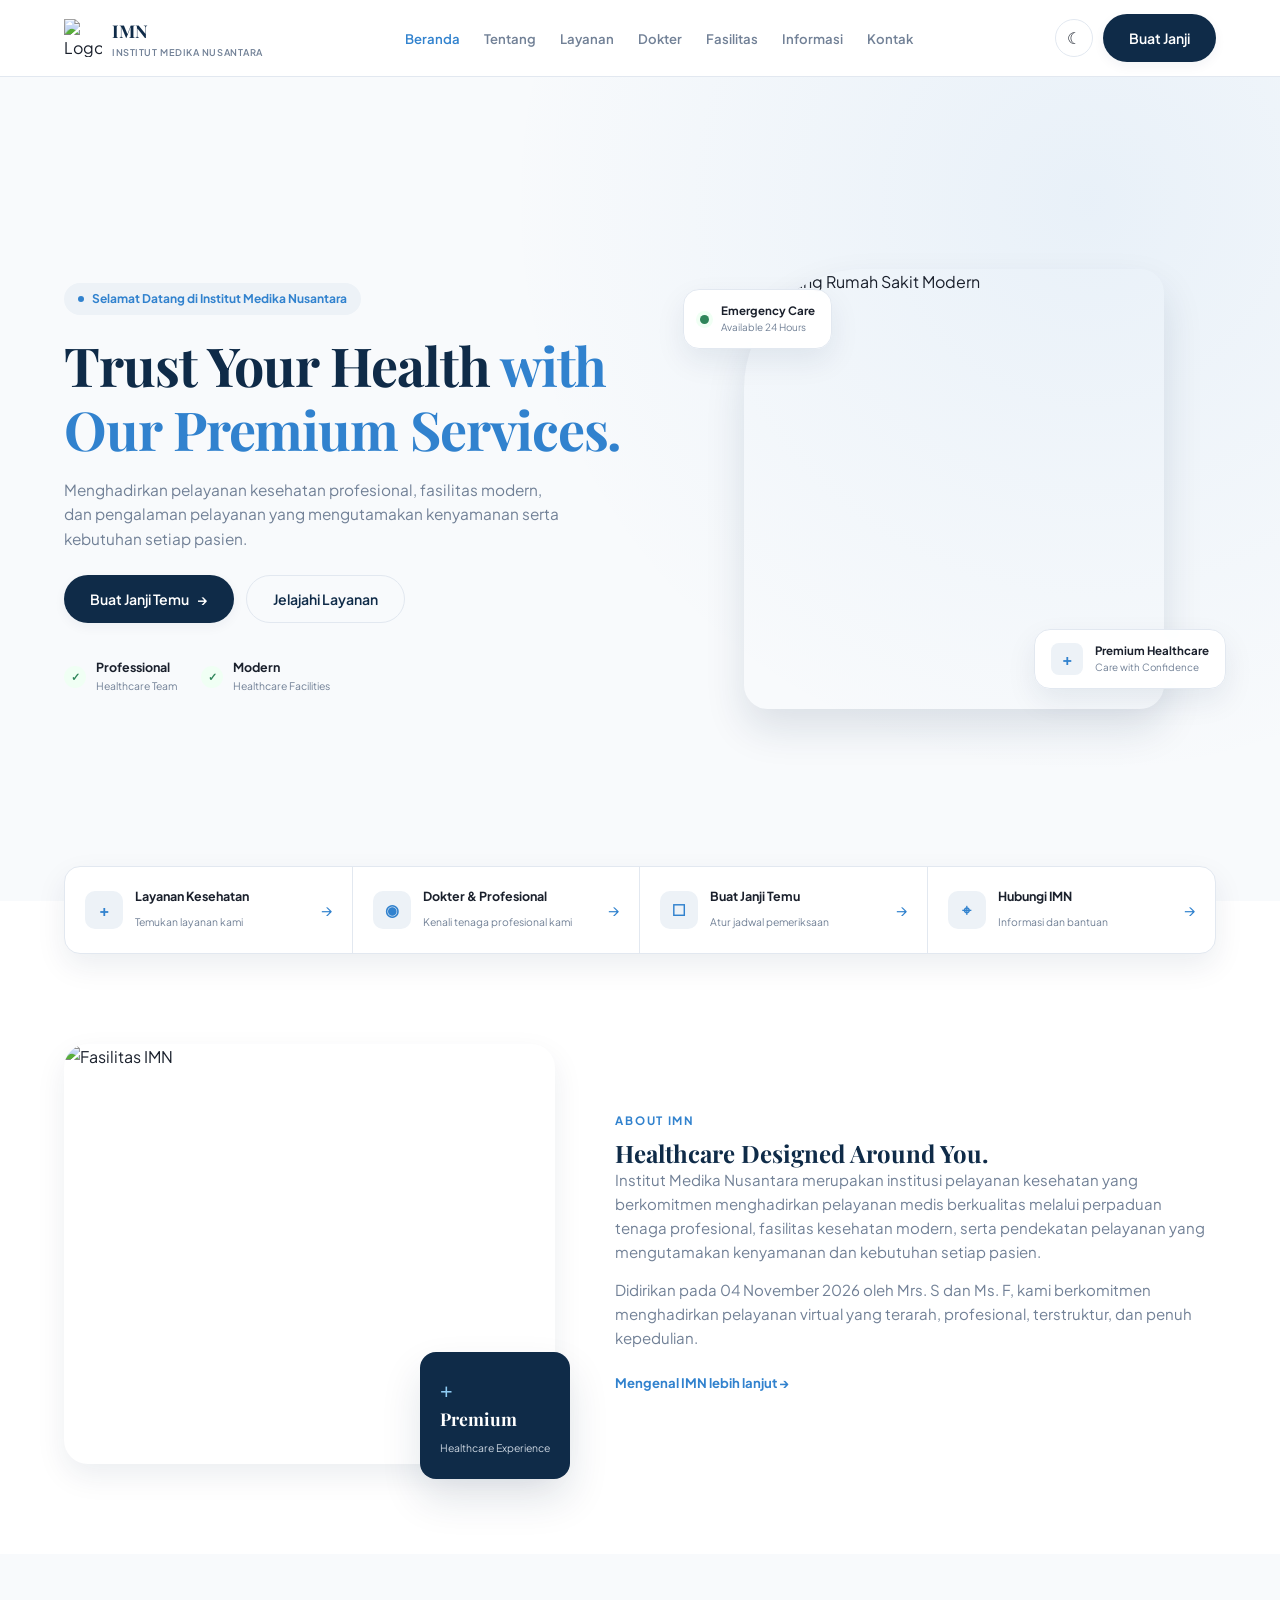
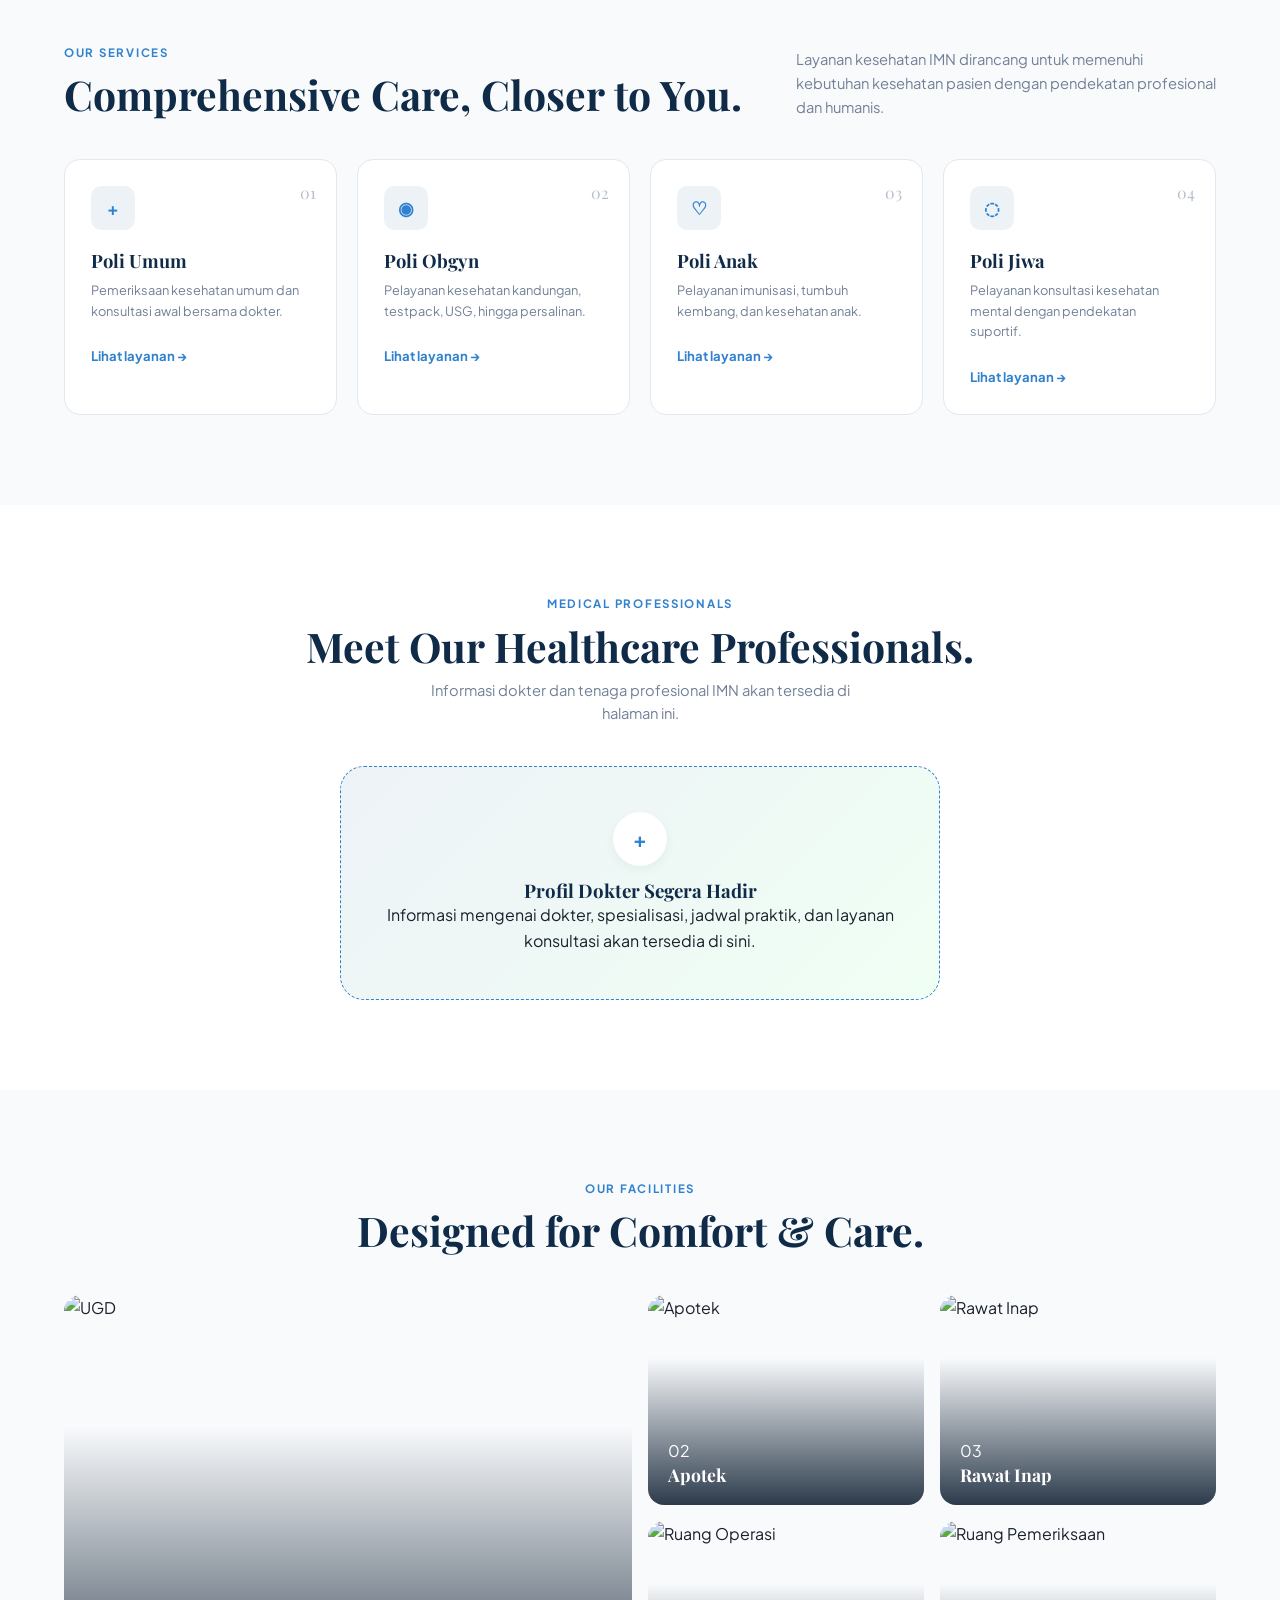
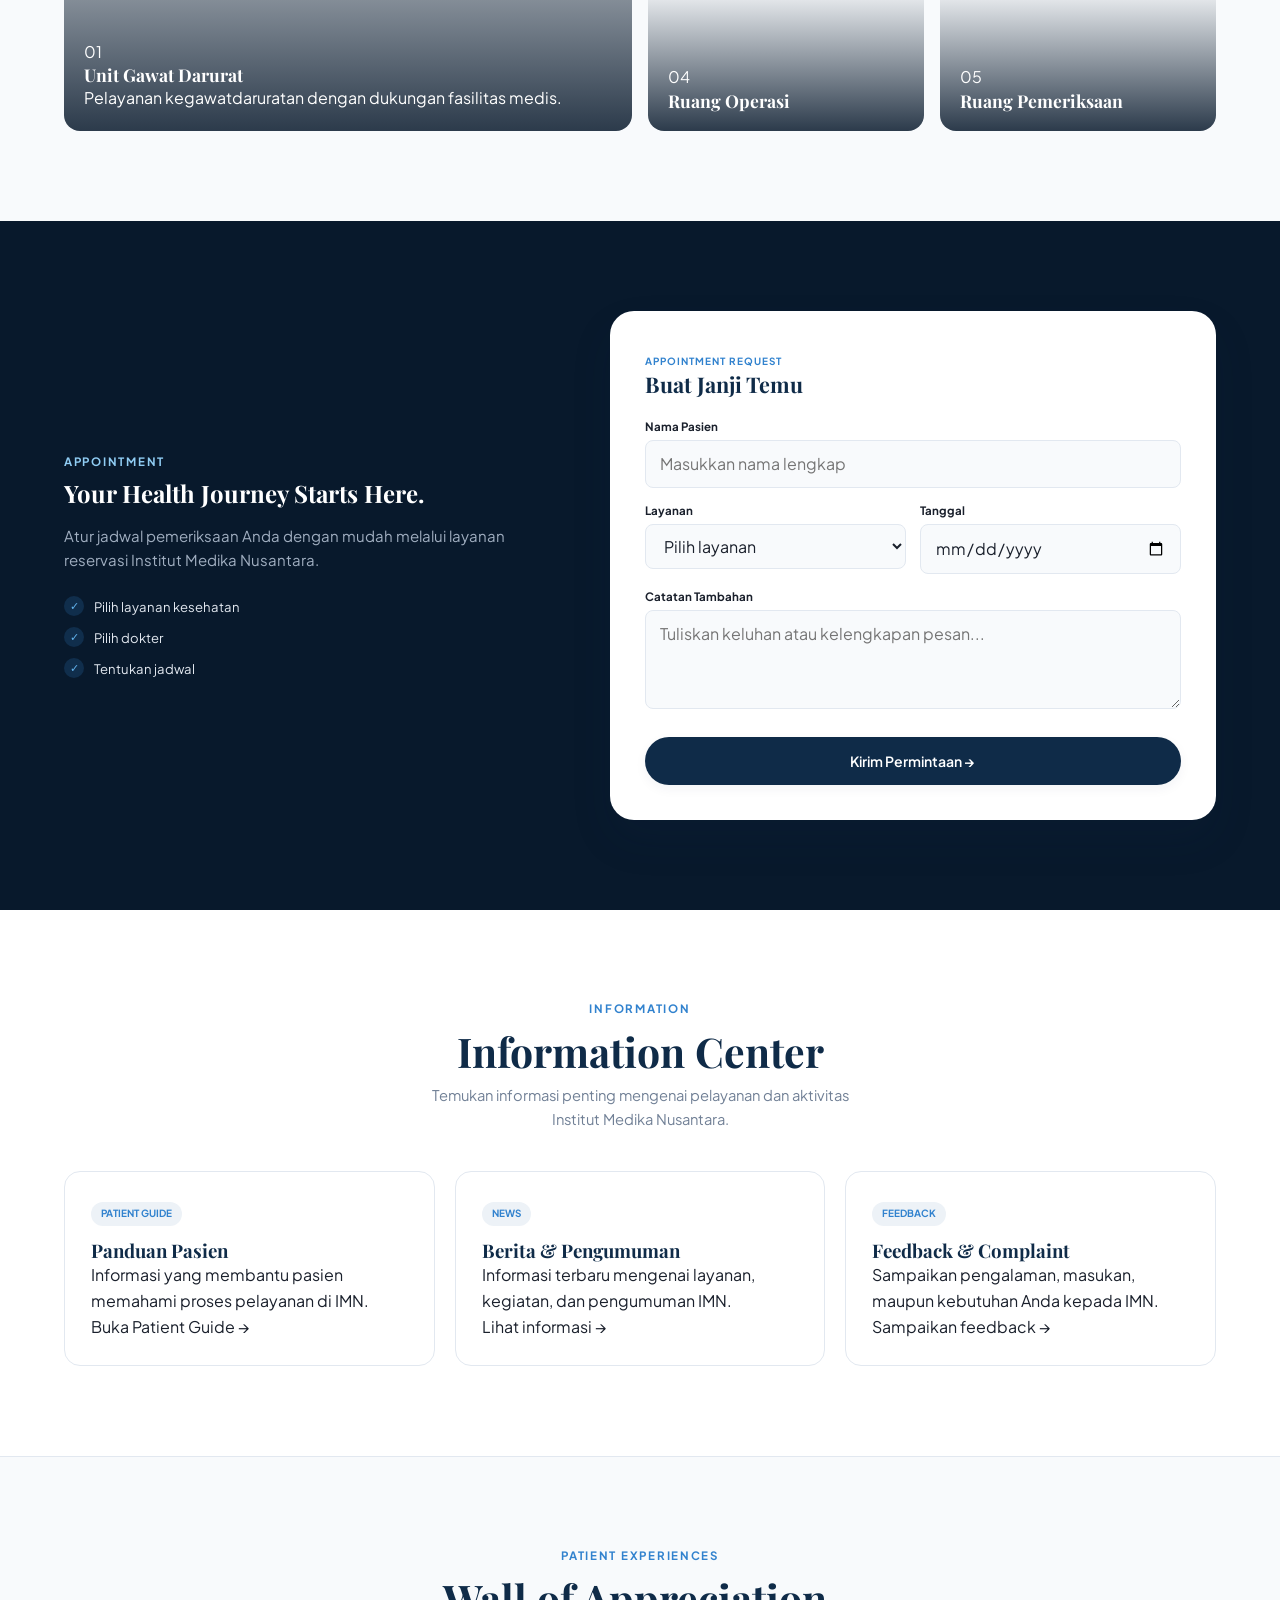
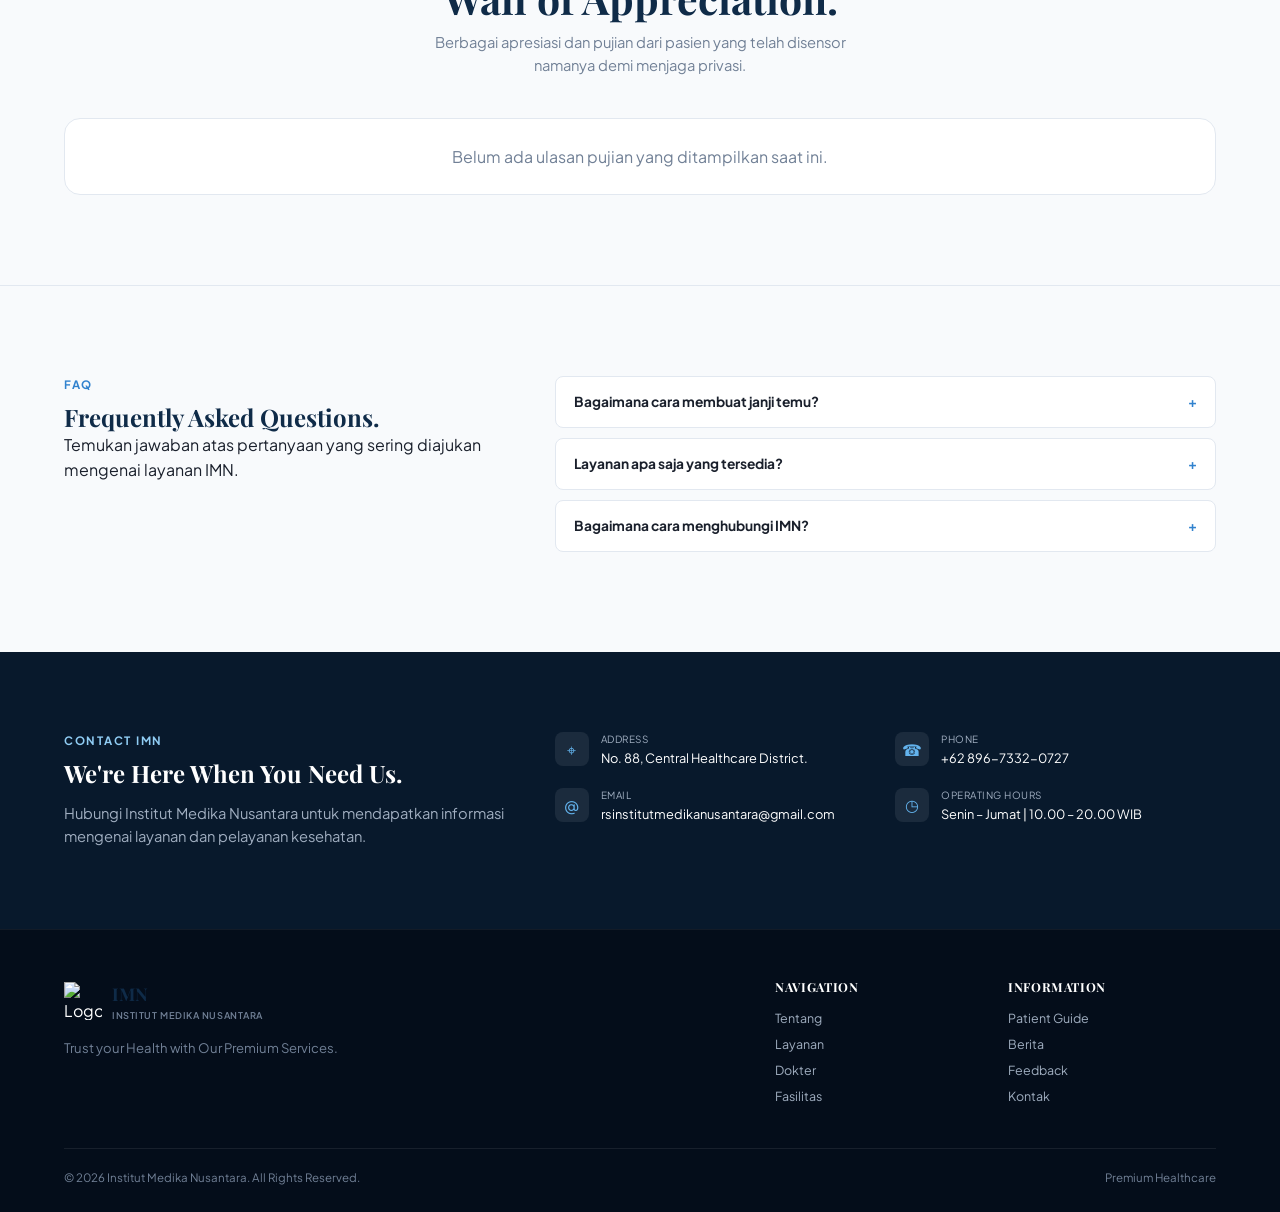
==== index.html @ 2f1079d6 "index.html" ====
<!DOCTYPE html>
<html lang="id">

<head>
    <meta charset="UTF-8">
    <meta name="viewport" content="width=device-width, initial-scale=1.0">
    <meta name="description" content="Institut Medika Nusantara — Premium Healthcare dengan pelayanan kesehatan profesional, modern, nyaman, dan terpercaya.">
    <title>Institut Medika Nusantara | Premium Healthcare</title>

    <!-- Google Fonts -->
    <link rel="preconnect" href="https://fonts.googleapis.com">
    <link rel="preconnect" href="https://fonts.gstatic.com" crossorigin>
    <link href="https://fonts.googleapis.com/css2?family=Playfair+Display:wght@600;700&family=Plus+Jakarta+Sans:wght@400;500;600;700&display=swap" rel="stylesheet">

    <!-- CSS -->
    <link rel="stylesheet" href="style.css">
</head>

<body>

    <!-- =========================
         NAVIGATION HEADER
    ========================== -->
    <header class="site-header">
        <div class="container nav-container">
            <a href="#home" class="brand">
                <div class="brand-logo">
                    <img src="imn-logo.png" alt="Logo IMN">
                </div>
                <div class="brand-text">
                    <span class="brand-name">IMN</span>
                    <span class="brand-fullname">Institut Medika Nusantara</span>
                </div>
            </a>

            <nav class="main-nav" id="mainNav">
                <a href="#home" class="nav-link active">Beranda</a>
                <a href="#about" class="nav-link">Tentang</a>
                <a href="#services" class="nav-link">Layanan</a>
                <a href="#doctors" class="nav-link">Dokter</a>
                <a href="#facilities" class="nav-link">Fasilitas</a>
                <a href="#information" class="nav-link">Informasi</a>
                <a href="#contact" class="nav-link">Kontak</a>
            </nav>

            <div class="nav-actions">
                <button class="theme-toggle" id="themeToggle" aria-label="Ubah tema" type="button">☾</button>
                <a href="#appointment" class="btn btn-primary nav-appointment">Buat Janji</a>
                <button class="menu-toggle" id="menuToggle" aria-label="Buka menu" aria-expanded="false" type="button">☰</button>
            </div>
        </div>
    </header>

    <!-- =========================
         MAIN CONTENT
    ========================== -->
    <main>

        <!-- =========================
             HERO SECTION (BERANDA)
        ========================== -->
        <section id="home" class="hero-fullscreen">
            <div class="container hero-container">
                <div class="hero-content">
                    <div class="welcome-pill">
                        <span class="pill-dot"></span>
                        <span>Selamat Datang di Institut Medika Nusantara</span>
                    </div>
                    <h1>Trust Your Health <span class="highlight-text">with Our Premium Services.</span></h1>
                    <p class="hero-description">
                        Menghadirkan pelayanan kesehatan profesional, fasilitas modern, dan pengalaman pelayanan yang mengutamakan kenyamanan serta kebutuhan setiap pasien.
                    </p>

                    <div class="hero-actions">
                        <a href="#appointment" class="btn btn-primary">
                            Buat Janji Temu <span class="arrow-icon">→</span>
                        </a>
                        <a href="#services" class="btn btn-outline">Jelajahi Layanan</a>
                    </div>

                    <div class="hero-trust">
                        <div class="trust-item">
                            <span class="trust-check">✓</span>
                            <div>
                                <strong>Professional</strong>
                                <small>Healthcare Team</small>
                            </div>
                        </div>
                        <div class="trust-item">
                            <span class="trust-check">✓</span>
                            <div>
                                <strong>Modern</strong>
                                <small>Healthcare Facilities</small>
                            </div>
                        </div>
                    </div>
                </div>

                <!-- HERO VISUAL: FOTO ARSITEKTUR GEDUNG MEDIS NETRAL -->
                <div class="hero-visual">
                    <div class="hero-image-wrapper">
                        <img src="https://images.unsplash.com/photo-1629909615184-74f495363b67?q=80&w=1200&auto=format&fit=crop" alt="Gedung Rumah Sakit Modern" class="hero-image">
                    </div>

                    <div class="floating-card emergency-card float-anim-1">
                        <span class="status-dot"></span>
                        <div>
                            <strong>Emergency Care</strong>
                            <small>Available 24 Hours</small>
                        </div>
                    </div>

                    <div class="floating-card healthcare-card float-anim-2">
                        <div class="healthcare-icon">+</div>
                        <div>
                            <strong>Premium Healthcare</strong>
                            <small>Care with Confidence</small>
                        </div>
                    </div>
                </div>
            </div>
        </section>

        <!-- =========================
             QUICK ACCESS
        ========================== -->
        <section class="quick-access">
            <div class="container">
                <div class="quick-access-grid reveal">
                    <a href="#services" class="quick-card">
                        <span class="quick-icon">+</span>
                        <div>
                            <strong>Layanan Kesehatan</strong>
                            <small>Temukan layanan kami</small>
                        </div>
                        <span class="arrow">→</span>
                    </a>

                    <a href="#doctors" class="quick-card">
                        <span class="quick-icon">◉</span>
                        <div>
                            <strong>Dokter & Profesional</strong>
                            <small>Kenali tenaga profesional kami</small>
                        </div>
                        <span class="arrow">→</span>
                    </a>

                    <a href="#appointment" class="quick-card">
                        <span class="quick-icon">□</span>
                        <div>
                            <strong>Buat Janji Temu</strong>
                            <small>Atur jadwal pemeriksaan</small>
                        </div>
                        <span class="arrow">→</span>
                    </a>

                    <a href="#contact" class="quick-card">
                        <span class="quick-icon">⌖</span>
                        <div>
                            <strong>Hubungi IMN</strong>
                            <small>Informasi dan bantuan</small>
                        </div>
                        <span class="arrow">→</span>
                    </a>
                </div>
            </div>
        </section>

        <!-- =========================
             ABOUT
        ========================== -->
        <section id="about" class="section about-section">
            <div class="container about-grid">
                <div class="about-visual reveal">
                    <div class="about-image-card">
                        <img src="https://images.unsplash.com/photo-1519494026892-80bbd2d6fd0d?q=80&w=1000&auto=format&fit=crop" alt="Fasilitas IMN">
                    </div>
                    <div class="experience-card">
                        <span class="exp-badge">+</span>
                        <strong>Premium</strong>
                        <small>Healthcare Experience</small>
                    </div>
                </div>

                <div class="section-content reveal">
                    <span class="section-label">ABOUT IMN</span>
                    <h2>Healthcare Designed <span>Around You.</span></h2>
                    <p>
                        Institut Medika Nusantara merupakan institusi pelayanan kesehatan yang berkomitmen menghadirkan pelayanan medis berkualitas melalui perpaduan tenaga profesional, fasilitas kesehatan modern, serta pendekatan pelayanan yang mengutamakan kenyamanan dan kebutuhan setiap pasien.
                    </p>
                    <p>
                        Didirikan pada 04 November 2026 oleh Mrs. S dan Ms. F, kami berkomitmen menghadirkan pelayanan virtual yang terarah, profesional, terstruktur, dan penuh kepedulian.
                    </p>
                    <!-- Tautan Mengarah ke about.html -->
                    <a href="about.html" class="text-link">Mengenal IMN lebih lanjut →</a>
                </div>
            </div>
        </section>

        <!-- =========================
             SERVICES
        ========================== -->
        <section id="services" class="section services-section">
            <div class="container">
                <div class="section-heading reveal">
                    <div>
                        <span class="section-label">OUR SERVICES</span>
                        <h2>Comprehensive Care, <span>Closer to You.</span></h2>
                    </div>
                    <p>Layanan kesehatan IMN dirancang untuk memenuhi kebutuhan kesehatan pasien dengan pendekatan profesional dan humanis.</p>
                </div>

                <div class="services-grid reveal">
                    <article class="service-card">
                        <span class="service-number">01</span>
                        <div class="service-icon">+</div>
                        <h3>Poli Umum</h3>
                        <p>Pemeriksaan kesehatan umum dan konsultasi awal bersama dokter.</p>
                        <a href="#appointment" class="service-link">Lihat layanan →</a>
                    </article>

                    <article class="service-card">
                        <span class="service-number">02</span>
                        <div class="service-icon">◉</div>
                        <h3>Poli Obgyn</h3>
                        <p>Pelayanan kesehatan kandungan, testpack, USG, hingga persalinan.</p>
                        <a href="#appointment" class="service-link">Lihat layanan →</a>
                    </article>

                    <article class="service-card">
                        <span class="service-number">03</span>
                        <div class="service-icon">♡</div>
                        <h3>Poli Anak</h3>
                        <p>Pelayanan imunisasi, tumbuh kembang, dan kesehatan anak.</p>
                        <a href="#appointment" class="service-link">Lihat layanan →</a>
                    </article>

                    <article class="service-card">
                        <span class="service-number">04</span>
                        <div class="service-icon">◌</div>
                        <h3>Poli Jiwa</h3>
                        <p>Pelayanan konsultasi kesehatan mental dengan pendekatan suportif.</p>
                        <a href="#appointment" class="service-link">Lihat layanan →</a>
                    </article>
                </div>
            </div>
        </section>

        <!-- =========================
             DOCTORS
        ========================== -->
        <section id="doctors" class="section doctors-section">
            <div class="container">
                <div class="section-heading centered reveal">
                    <span class="section-label">MEDICAL PROFESSIONALS</span>
                    <h2>Meet Our <span>Healthcare Professionals.</span></h2>
                    <p>Informasi dokter dan tenaga profesional IMN akan tersedia di halaman ini.</p>
                </div>

                <div class="doctor-placeholder reveal">
                    <div class="placeholder-icon">+</div>
                    <h3>Profil Dokter Segera Hadir</h3>
                    <p>Informasi mengenai dokter, spesialisasi, jadwal praktik, dan layanan konsultasi akan tersedia di sini.</p>
                </div>
            </div>
        </section>

        <!-- =========================
             FACILITIES
        ========================== -->
        <section id="facilities" class="section facilities-section">
            <div class="container">
                <div class="section-heading centered reveal">
                    <span class="section-label">OUR FACILITIES</span>
                    <h2>Designed for <span>Comfort & Care.</span></h2>
                </div>

                <div class="facilities-grid reveal">
                    <article class="facility-card large">
                        <img src="https://images.unsplash.com/photo-1516549655169-df83a0774514?q=80&w=1000&auto=format&fit=crop" alt="UGD">
                        <div class="facility-overlay">
                            <span>01</span>
                            <h3>Unit Gawat Darurat</h3>
                            <p>Pelayanan kegawatdaruratan dengan dukungan fasilitas medis.</p>
                        </div>
                    </article>

                    <article class="facility-card">
                        <img src="https://images.unsplash.com/photo-1586015555751-63bb77f4322a?q=80&w=600&auto=format&fit=crop" alt="Apotek">
                        <div class="facility-overlay">
                            <span>02</span>
                            <h3>Apotek</h3>
                        </div>
                    </article>

                    <article class="facility-card">
                        <img src="https://images.unsplash.com/photo-1512678080530-7760d81faba6?q=80&w=600&auto=format&fit=crop" alt="Rawat Inap">
                        <div class="facility-overlay">
                            <span>03</span>
                            <h3>Rawat Inap</h3>
                        </div>
                    </article>

                    <article class="facility-card">
                        <img src="https://images.unsplash.com/photo-1579684385127-1ef15d508118?q=80&w=600&auto=format&fit=crop" alt="Ruang Operasi">
                        <div class="facility-overlay">
                            <span>04</span>
                            <h3>Ruang Operasi</h3>
                        </div>
                    </article>

                    <article class="facility-card">
                        <img src="https://images.unsplash.com/photo-1629909613654-28e377c37b09?q=80&w=600&auto=format&fit=crop" alt="Ruang Pemeriksaan">
                        <div class="facility-overlay">
                            <span>05</span>
                            <h3>Ruang Pemeriksaan</h3>
                        </div>
                    </article>
                </div>
            </div>
        </section>

        <!-- =========================
             APPOINTMENT
        ========================== -->
        <section id="appointment" class="section appointment-section">
            <div class="container appointment-container reveal">
                <div class="appointment-intro">
                    <span class="section-label light">APPOINTMENT</span>
                    <h2>Your Health Journey <span>Starts Here.</span></h2>
                    <p>Atur jadwal pemeriksaan Anda dengan mudah melalui layanan reservasi Institut Medika Nusantara.</p>

                    <div class="appointment-benefits">
                        <div><span class="check-icon">✓</span> Pilih layanan kesehatan</div>
                        <div><span class="check-icon">✓</span> Pilih dokter</div>
                        <div><span class="check-icon">✓</span> Tentukan jadwal</div>
                    </div>
                </div>

                <form class="appointment-form" id="appointmentForm">
                    <div class="form-header">
                        <span>APPOINTMENT REQUEST</span>
                        <h3>Buat Janji Temu</h3>
                    </div>

                    <div class="form-group">
                        <label for="patientName">Nama Pasien</label>
                        <input type="text" id="patientName" name="patientName" placeholder="Masukkan nama lengkap" required>
                    </div>

                    <div class="form-row">
                        <div class="form-group">
                            <label for="service">Layanan</label>
                            <select id="service" name="service" required>
                                <option value="">Pilih layanan</option>
                                <option value="umum">Poli Umum</option>
                                <option value="obgyn">Poli Obgyn</option>
                                <option value="anak">Poli Anak</option>
                                <option value="jiwa">Poli Jiwa</option>
                            </select>
                        </div>

                        <div class="form-group">
                            <label for="date">Tanggal</label>
                            <input type="date" id="date" name="date" required>
                        </div>
                    </div>

                    <div class="form-group">
                        <label for="message">Catatan Tambahan</label>
                        <textarea id="message" name="message" rows="3" placeholder="Tuliskan keluhan atau kelengkapan pesan..."></textarea>
                    </div>

                    <button type="submit" class="btn btn-primary form-submit">
                        Kirim Permintaan →
                    </button>
                </form>
            </div>
        </section>

        <!-- =========================
             INFORMATION (KARTU STATIS TANPA EFEK GERAK)
        ========================== -->
        <section id="information" class="section information-section">
            <div class="container">
                <div class="section-heading centered reveal">
                    <span class="section-label">INFORMATION</span>
                    <h2>Information Center</h2>
                    <p>Temukan informasi penting mengenai pelayanan dan aktivitas Institut Medika Nusantara.</p>
                </div>

                <div class="information-grid reveal">
                    <!-- Tautan Mengarah ke guides.html -->
                    <article class="information-card info-card-static">
                        <span class="info-tag">PATIENT GUIDE</span>
                        <h3>Panduan Pasien</h3>
                        <p>Informasi yang membantu pasien memahami proses pelayanan di IMN.</p>
                        <a href="guides.html">Buka Patient Guide →</a>
                    </article>

                    <article class="information-card info-card-static">
                        <span class="info-tag">NEWS</span>
                        <h3>Berita & Pengumuman</h3>
                        <p>Informasi terbaru mengenai layanan, kegiatan, dan pengumuman IMN.</p>
                        <a href="#">Lihat informasi →</a>
                    </article>

                    <article class="information-card info-card-static">
                        <span class="info-tag">FEEDBACK</span>
                        <h3>Feedback & Complaint</h3>
                        <p>Sampaikan pengalaman, masukan, maupun kebutuhan Anda kepada IMN.</p>
                        <a href="feedback.html">Sampaikan feedback →</a>
                    </article>
                </div>
            </div>
        </section>

        <!-- =========================
             RUANG KHUSUS: WALL OF APPRECIATION
        ========================== -->
        <section class="section appreciation-section" style="background: var(--off-white); border-top: 1px solid var(--border); border-bottom: 1px solid var(--border);">
            <div class="container">
                <div class="section-heading centered reveal">
                    <span class="section-label">PATIENT EXPERIENCES</span>
                    <h2>Wall of <span>Appreciation.</span></h2>
                    <p>Berbagai apresiasi dan pujian dari pasien yang telah disensor namanya demi menjaga privasi.</p>
                </div>

                <div id="appreciationGrid" class="appreciation-grid reveal" style="display: grid; grid-template-columns: repeat(auto-fit, minmax(280px, 1fr)); gap: 20px;">
                    <div style="background: var(--white); padding: 25px; border-radius: var(--radius-md); border: 1px solid var(--border); text-align: center; color: var(--text-light);">
                        <p>Belum ada ulasan pujian yang ditampilkan saat ini.</p>
                    </div>
                </div>
            </div>
        </section>

        <!-- =========================
             FAQ
        ========================== -->
        <section class="section faq-section">
            <div class="container faq-container reveal">
                <div class="faq-intro">
                    <span class="section-label">FAQ</span>
                    <h2>Frequently Asked <span>Questions.</span></h2>
                    <p>Temukan jawaban atas pertanyaan yang sering diajukan mengenai layanan IMN.</p>
                </div>

                <div class="faq-list">
                    <details>
                        <summary>Bagaimana cara membuat janji temu? <span>+</span></summary>
                        <p>Anda dapat menggunakan formulir reservasi pada halaman Buat Janji Temu untuk mengajukan jadwal pemeriksaan.</p>
                    </details>

                    <details>
                        <summary>Layanan apa saja yang tersedia? <span>+</span></summary>
                        <p>Institut Medika Nusantara menyediakan Poli Umum, Poli Obgyn, Poli Anak, dan Poli Jiwa.</p>
                    </details>

                    <details>
                        <summary>Bagaimana cara menghubungi IMN? <span>+</span></summary>
                        <p>Anda dapat menghubungi Institut Medika Nusantara melalui informasi kontak yang tersedia pada bagian Kontak.</p>
                    </details>
                </div>
            </div>
        </section>

        <!-- =========================
             CONTACT
        ========================== -->
        <section id="contact" class="contact-section">
            <div class="container contact-container reveal">
                <div class="contact-content">
                    <span class="section-label light">CONTACT IMN</span>
                    <h2>We're Here <span>When You Need Us.</span></h2>
                    <p>Hubungi Institut Medika Nusantara untuk mendapatkan informasi mengenai layanan dan pelayanan kesehatan.</p>
                </div>

                <div class="contact-details">
                    <div class="contact-item">
                        <span class="contact-icon">⌖</span>
                        <div>
                            <small>ADDRESS</small>
                            <p>No. 88, Central Healthcare District.</p>
                        </div>
                    </div>

                    <div class="contact-item">
                        <span class="contact-icon">☎</span>
                        <div>
                            <small>PHONE</small>
                            <p>+62 896-7332-0727</p>
                        </div>
                    </div>

                    <div class="contact-item">
                        <span class="contact-icon">@</span>
                        <div>
                            <small>EMAIL</small>
                            <p>rsinstitutmedikanusantara@gmail.com</p>
                        </div>
                    </div>

                    <div class="contact-item">
                        <span class="contact-icon">◷</span>
                        <div>
                            <small>OPERATING HOURS</small>
                            <p>Senin – Jumat | 10.00 – 20.00 WIB</p>
                        </div>
                    </div>
                </div>
            </div>
        </section>

    </main>

    <!-- =========================
         FOOTER
    ========================== -->
    <footer class="site-footer">
        <div class="container footer-container">
            <div class="footer-brand">
                <div class="brand">
                    <div class="brand-logo">
                        <img src="imn-logo.png" alt="Logo IMN">
                    </div>
                    <div class="brand-text">
                        <span class="brand-name">IMN</span>
                        <span class="brand-fullname">Institut Medika Nusantara</span>
                    </div>
                </div>
                <p>Trust your Health with Our Premium Services.</p>
            </div>

            <div class="footer-links">
                <div>
                    <h4>Navigation</h4>
                    <a href="#about">Tentang</a>
                    <a href="#services">Layanan</a>
                    <a href="#doctors">Dokter</a>
                    <a href="#facilities">Fasilitas</a>
                </div>

                <div>
                    <h4>Information</h4>
                    <a href="guides.html">Patient Guide</a>
                    <a href="#information">Berita</a>
                    <a href="feedback.html">Feedback</a>
                    <a href="#contact">Kontak</a>
                </div>
            </div>
        </div>

        <div class="container footer-bottom">
            <p>© 2026 Institut Medika Nusantara. All Rights Reserved.</p>
            <p>Premium Healthcare</p>
        </div>
    </footer>

    <!-- JS -->
    <script src="script.js"></script>

</body>
</html>
---- style.css ----
/* =========================================================
   INSTITUT MEDIKA NUSANTARA - LUXURY PREMIUM CSS
========================================================= */

:root {
    --navy: #0f2b48;
    --navy-dark: #08192c;
    --blue: #2b6cb0;
    --blue-light: #edf2f7;
    --blue-accent: #3182ce;
    --green: #2f855a;
    --green-light: #f0fff4;
    
    --white: #ffffff;
    --off-white: #f8fafc;
    --text: #1a202c;
    --text-light: #718096;
    --border: #e2e8f0;
    
    --shadow-sm: 0 4px 12px rgba(15, 43, 72, 0.05);
    --shadow-md: 0 12px 30px rgba(15, 43, 72, 0.08);
    --shadow-lg: 0 20px 40px rgba(15, 43, 72, 0.12);

    --radius-sm: 8px;
    --radius-md: 16px;
    --radius-lg: 24px;

    --container: 1200px;
    --transition: all 0.3s cubic-bezier(0.16, 1, 0.3, 1);
}

body.dark-mode {
    --navy: #1a365d;
    --navy-dark: #0d1b2a;
    --white: #0f172a;
    --off-white: #0b1120;
    --text: #f8fafc;
    --text-light: #94a3b8;
    --border: #1e293b;
    --blue-light: #1e293b;
    --green-light: #064e3b;
    --shadow-sm: 0 4px 12px rgba(0, 0, 0, 0.3);
    --shadow-md: 0 12px 30px rgba(0, 0, 0, 0.4);
}

* {
    margin: 0;
    padding: 0;
    box-sizing: border-box;
}

html {
    scroll-behavior: smooth;
    scroll-padding-top: 80px;
}

body {
    font-family: 'Plus Jakarta Sans', sans-serif;
    background: var(--white);
    color: var(--text);
    line-height: 1.6;
    overflow-x: hidden;
    -webkit-font-smoothing: antialiased;
}

img {
    max-width: 100%;
    height: auto;
    display: block;
}

a {
    color: inherit;
    text-decoration: none;
}

button, input, select, textarea {
    font: inherit;
}

button {
    cursor: pointer;
    border: none;
    background: none;
}

.container {
    width: min(90%, var(--container));
    margin-inline: auto;
}

.section {
    padding: 90px 0;
}

/* TYPOGRAPHY */
h1, h2, h3, h4 {
    font-family: 'Playfair Display', serif;
    line-height: 1.2;
    color: var(--navy);
}

body.dark-mode h1, body.dark-mode h2, body.dark-mode h3 {
    color: var(--white);
}

.highlight-text {
    color: var(--blue-accent);
}

/* ANIMATIONS */
@keyframes floatSlow {
    0%, 100% { transform: translateY(0px); }
    50% { transform: translateY(-10px); }
}

@keyframes floatReverse {
    0%, 100% { transform: translateY(0px); }
    50% { transform: translateY(10px); }
}

.float-anim-1 {
    animation: floatSlow 5s ease-in-out infinite;
}

.float-anim-2 {
    animation: floatReverse 6s ease-in-out infinite;
}

.reveal {
    opacity: 0;
    transform: translateY(25px);
    transition: opacity 0.7s ease, transform 0.7s ease;
}

.reveal.active {
    opacity: 1;
    transform: translateY(0);
}

/* BUTTONS */
.btn {
    display: inline-flex;
    align-items: center;
    justify-content: center;
    gap: 8px;
    height: 48px;
    padding: 0 26px;
    border-radius: 999px;
    font-size: 0.88rem;
    font-weight: 600;
    transition: var(--transition);
}

.btn-primary {
    background: var(--navy);
    color: #ffffff;
    box-shadow: var(--shadow-sm);
}

.btn-primary:hover {
    background: var(--blue-accent);
    transform: translateY(-2px);
}

.btn-outline {
    border: 1px solid var(--border);
    color: var(--navy);
    background: transparent;
}

body.dark-mode .btn-outline {
    color: var(--text);
}

.btn-outline:hover {
    border-color: var(--blue-accent);
    color: var(--blue-accent);
}

/* NAVIGATION */
.site-header {
    position: sticky;
    top: 0;
    z-index: 1000;
    background: rgba(255, 255, 255, 0.95);
    backdrop-filter: blur(12px);
    border-bottom: 1px solid var(--border);
}

body.dark-mode .site-header {
    background: rgba(15, 23, 42, 0.95);
}

.nav-container {
    height: 76px;
    display: flex;
    align-items: center;
    justify-content: space-between;
}

.brand {
    display: flex;
    align-items: center;
    gap: 10px;
}

.brand-logo {
    width: 38px;
    height: 38px;
}

.brand-logo img {
    width: 100%;
    height: 100%;
    object-fit: contain;
}

.brand-text {
    display: flex;
    flex-direction: column;
}

.brand-name {
    font-family: 'Playfair Display', serif;
    font-size: 1.1rem;
    font-weight: 700;
    color: var(--navy);
}

body.dark-mode .brand-name {
    color: var(--white);
}

.brand-fullname {
    font-size: 0.58rem;
    font-weight: 600;
    letter-spacing: 0.06em;
    color: var(--text-light);
    text-transform: uppercase;
}

.main-nav {
    display: flex;
    gap: 24px;
}

.nav-link {
    font-size: 0.82rem;
    font-weight: 600;
    color: var(--text-light);
    transition: var(--transition);
}

.nav-link:hover, .nav-link.active {
    color: var(--blue-accent);
}

.nav-actions {
    display: flex;
    align-items: center;
    gap: 10px;
}

.theme-toggle, .menu-toggle {
    width: 38px;
    height: 38px;
    border: 1px solid var(--border);
    border-radius: 50%;
    display: grid;
    place-items: center;
    color: var(--text);
}

.menu-toggle {
    display: none;
}

/* HERO SECTION */
.hero-fullscreen {
    min-height: calc(100vh - 76px);
    display: flex;
    align-items: center;
    background: radial-gradient(circle at 85% 15%, rgba(49, 130, 206, 0.08), transparent 45%), var(--off-white);
    padding: 50px 0;
}

.hero-container {
    display: grid;
    grid-template-columns: 1.05fr 0.95fr;
    align-items: center;
    gap: 50px;
}

.welcome-pill {
    display: inline-flex;
    align-items: center;
    gap: 8px;
    padding: 6px 14px;
    background: var(--blue-light);
    color: var(--blue-accent);
    font-size: 0.75rem;
    font-weight: 700;
    border-radius: 999px;
    margin-bottom: 18px;
}

.pill-dot {
    width: 6px;
    height: 6px;
    background: var(--blue-accent);
    border-radius: 50%;
}

.hero-content h1 {
    font-size: clamp(2.4rem, 4.2vw, 4rem);
    margin-bottom: 16px;
    letter-spacing: -0.02em;
}

.hero-description {
    font-size: 0.96rem;
    color: var(--text-light);
    margin-bottom: 24px;
    max-width: 500px;
}

.hero-actions {
    display: flex;
    gap: 12px;
    margin-bottom: 35px;
}

.hero-trust {
    display: flex;
    gap: 24px;
}

.trust-item {
    display: flex;
    align-items: center;
    gap: 10px;
}

.trust-check {
    width: 22px;
    height: 22px;
    border-radius: 50%;
    background: var(--green-light);
    color: var(--green);
    display: grid;
    place-items: center;
    font-size: 0.7rem;
    font-weight: 700;
}

.trust-item strong {
    display: block;
    font-size: 0.78rem;
}

.trust-item small {
    display: block;
    color: var(--text-light);
    font-size: 0.65rem;
}

.hero-visual {
    position: relative;
    display: flex;
    justify-content: center;
}

.hero-image-wrapper {
    width: min(100%, 420px);
    border-radius: 120px 24px 24px 24px;
    overflow: hidden;
    box-shadow: var(--shadow-lg);
}

.hero-image {
    width: 100%;
    height: 440px;
    object-fit: cover;
}

.floating-card {
    position: absolute;
    display: flex;
    align-items: center;
    gap: 12px;
    padding: 12px 16px;
    background: rgba(255, 255, 255, 0.95);
    border: 1px solid var(--border);
    border-radius: var(--radius-md);
    box-shadow: var(--shadow-md);
    backdrop-filter: blur(8px);
    z-index: 10;
}

body.dark-mode .floating-card {
    background: rgba(15, 23, 42, 0.95);
}

.emergency-card {
    top: 20px;
    left: -10px;
}

.healthcare-card {
    bottom: 20px;
    right: -10px;
}

.status-dot {
    width: 9px;
    height: 9px;
    border-radius: 50%;
    background: var(--green);
    box-shadow: 0 0 0 4px var(--green-light);
}

.healthcare-icon {
    width: 32px;
    height: 32px;
    border-radius: 8px;
    background: var(--blue-light);
    color: var(--blue-accent);
    display: grid;
    place-items: center;
    font-weight: 700;
}

.floating-card strong {
    display: block;
    font-size: 0.72rem;
}

.floating-card small {
    display: block;
    color: var(--text-light);
    font-size: 0.62rem;
}

/* QUICK ACCESS */
.quick-access {
    margin-top: -35px;
    position: relative;
    z-index: 20;
}

.quick-access-grid {
    display: grid;
    grid-template-columns: repeat(4, 1fr);
    background: var(--white);
    border: 1px solid var(--border);
    border-radius: var(--radius-md);
    box-shadow: var(--shadow-md);
    overflow: hidden;
}

.quick-card {
    padding: 20px;
    display: flex;
    align-items: center;
    gap: 12px;
    border-right: 1px solid var(--border);
    transition: var(--transition);
}

.quick-card:last-child {
    border-right: none;
}

.quick-card:hover {
    background: var(--blue-light);
}

.quick-icon {
    width: 38px;
    height: 38px;
    border-radius: 10px;
    background: var(--blue-light);
    color: var(--blue-accent);
    display: grid;
    place-items: center;
    font-weight: 700;
}

.quick-card strong {
    display: block;
    font-size: 0.78rem;
}

.quick-card small {
    color: var(--text-light);
    font-size: 0.65rem;
}

.arrow {
    margin-left: auto;
    color: var(--blue-accent);
}

/* SECTION HEADINGS */
.section-label {
    display: block;
    font-size: 0.72rem;
    font-weight: 700;
    letter-spacing: 0.15em;
    color: var(--blue-accent);
    margin-bottom: 8px;
    text-transform: uppercase;
}

.section-label.light {
    color: #90cdf4;
}

.section-heading {
    display: flex;
    justify-content: space-between;
    align-items: flex-end;
    margin-bottom: 40px;
    gap: 30px;
}

.section-heading h2 {
    font-size: clamp(2rem, 3.2vw, 2.8rem);
}

.section-heading p {
    color: var(--text-light);
    max-width: 420px;
    font-size: 0.92rem;
}

.section-heading.centered {
    text-align: center;
    display: block;
}

.section-heading.centered p {
    margin: 8px auto 0;
}

/* ABOUT */
.about-grid {
    display: grid;
    grid-template-columns: 0.9fr 1.1fr;
    gap: 60px;
    align-items: center;
}

.about-visual {
    position: relative;
}

.about-image-card {
    border-radius: var(--radius-lg);
    overflow: hidden;
    box-shadow: var(--shadow-md);
}

.about-image-card img {
    width: 100%;
    height: 420px;
    object-fit: cover;
}

.experience-card {
    position: absolute;
    bottom: -15px;
    right: -15px;
    padding: 20px;
    background: var(--navy);
    color: #ffffff;
    border-radius: var(--radius-md);
    box-shadow: var(--shadow-lg);
}

.exp-badge {
    font-size: 1.3rem;
    color: #90cdf4;
    display: block;
}

.experience-card strong {
    display: block;
    font-family: 'Playfair Display', serif;
    font-size: 1.1rem;
}

.experience-card small {
    color: #cbd5e0;
    font-size: 0.65rem;
}

.section-content p {
    color: var(--text-light);
    margin-bottom: 14px;
    font-size: 0.94rem;
}

.text-link, .service-link {
    display: inline-flex;
    align-items: center;
    gap: 6px;
    font-weight: 700;
    font-size: 0.82rem;
    color: var(--blue-accent);
    margin-top: 8px;
}

/* SERVICES */
.services-section {
    background: var(--off-white);
}

.services-grid {
    display: grid;
    grid-template-columns: repeat(4, 1fr);
    gap: 20px;
}

.service-card {
    position: relative;
    padding: 26px;
    background: var(--white);
    border: 1px solid var(--border);
    border-radius: var(--radius-md);
    transition: var(--transition);
}

.service-card:hover {
    transform: translateY(-5px);
    box-shadow: var(--shadow-md);
    border-color: rgba(49, 130, 206, 0.3);
}

.service-number {
    position: absolute;
    top: 20px;
    right: 20px;
    font-family: 'Playfair Display', serif;
    color: var(--text-light);
    opacity: 0.5;
}

.service-icon {
    width: 44px;
    height: 44px;
    border-radius: 10px;
    background: var(--blue-light);
    color: var(--blue-accent);
    display: grid;
    place-items: center;
    font-size: 1.1rem;
    font-weight: 700;
    margin-bottom: 20px;
}

.service-card h3 {
    font-size: 1.15rem;
    margin-bottom: 8px;
}

.service-card p {
    font-size: 0.8rem;
    color: var(--text-light);
    margin-bottom: 16px;
}

/* DOCTORS */
.doctor-placeholder {
    max-width: 600px;
    margin: 0 auto;
    padding: 45px 25px;
    text-align: center;
    background: linear-gradient(135deg, var(--blue-light), var(--green-light));
    border: 1px dashed var(--blue-accent);
    border-radius: var(--radius-lg);
}

.placeholder-icon {
    width: 54px;
    height: 54px;
    border-radius: 50%;
    background: var(--white);
    color: var(--blue-accent);
    display: grid;
    place-items: center;
    font-size: 1.3rem;
    font-weight: 700;
    margin: 0 auto 14px;
    box-shadow: var(--shadow-sm);
}

/* FACILITIES */
.facilities-section {
    background: var(--off-white);
}

.facilities-grid {
    display: grid;
    grid-template-columns: repeat(4, 1fr);
    grid-auto-rows: 210px;
    gap: 16px;
}

.facility-card {
    position: relative;
    border-radius: var(--radius-md);
    overflow: hidden;
}

.facility-card.large {
    grid-column: span 2;
    grid-row: span 2;
}

.facility-card img {
    width: 100%;
    height: 100%;
    object-fit: cover;
    transition: transform 0.5s ease;
}

.facility-card:hover img {
    transform: scale(1.05);
}

.facility-overlay {
    position: absolute;
    inset: 0;
    padding: 20px;
    display: flex;
    flex-direction: column;
    justify-content: flex-end;
    background: linear-gradient(to top, rgba(8, 25, 44, 0.85), transparent 70%);
    color: #ffffff;
}

.facility-overlay h3 {
    color: #ffffff;
    font-size: 1.1rem;
}

/* APPOINTMENT */
.appointment-section {
    background: var(--navy-dark);
    color: #ffffff;
}

.appointment-container {
    display: grid;
    grid-template-columns: 0.9fr 1.1fr;
    gap: 50px;
    align-items: center;
}

.appointment-intro h2 {
    color: #ffffff;
    margin-bottom: 16px;
}

.appointment-intro p {
    color: #a0aec0;
    font-size: 0.94rem;
}

.appointment-benefits {
    display: grid;
    gap: 10px;
    margin-top: 24px;
}

.appointment-benefits div {
    display: flex;
    align-items: center;
    gap: 10px;
    font-size: 0.82rem;
    color: #e2e8f0;
}

.check-icon {
    width: 20px;
    height: 20px;
    border-radius: 50%;
    background: rgba(49, 130, 206, 0.2);
    color: #63b3ed;
    display: grid;
    place-items: center;
    font-size: 0.7rem;
}

.appointment-form {
    background: var(--white);
    padding: 35px;
    border-radius: var(--radius-lg);
    box-shadow: var(--shadow-lg);
    color: var(--text);
}

.form-header {
    margin-bottom: 20px;
}

.form-header span {
    font-size: 0.62rem;
    font-weight: 700;
    letter-spacing: 0.1em;
    color: var(--blue-accent);
}

.form-header h3 {
    font-size: 1.35rem;
}

.form-group {
    margin-bottom: 14px;
}

.form-row {
    display: grid;
    grid-template-columns: 1fr 1fr;
    gap: 14px;
}

.form-group label {
    display: block;
    font-size: 0.72rem;
    font-weight: 700;
    margin-bottom: 4px;
}

.form-group input, .form-group select, .form-group textarea {
    width: 100%;
    padding: 10px 14px;
    border: 1px solid var(--border);
    border-radius: var(--radius-sm);
    outline: none;
    background: var(--off-white);
    color: var(--text);
}

.form-group input:focus, .form-group select:focus, .form-group textarea:focus {
    border-color: var(--blue-accent);
}

.form-submit {
    width: 100%;
    margin-top: 8px;
}

/* INFORMATION & FAQ */
.information-grid {
    display: grid;
    grid-template-columns: repeat(3, 1fr);
    gap: 20px;
}

.information-card {
    padding: 26px;
    background: var(--white);
    border: 1px solid var(--border);
    border-radius: var(--radius-md);
}

.info-tag {
    display: inline-block;
    padding: 4px 10px;
    background: var(--blue-light);
    color: var(--blue-accent);
    font-size: 0.62rem;
    font-weight: 700;
    border-radius: 999px;
    margin-bottom: 14px;
}

.faq-section {
    background: var(--off-white);
}

.faq-container {
    display: grid;
    grid-template-columns: 0.8fr 1.2fr;
    gap: 50px;
}

.faq-list details {
    background: var(--white);
    border: 1px solid var(--border);
    border-radius: var(--radius-sm);
    padding: 14px 18px;
    margin-bottom: 10px;
}

.faq-list summary {
    cursor: pointer;
    font-weight: 700;
    font-size: 0.86rem;
    display: flex;
    justify-content: space-between;
    align-items: center;
}

.faq-list summary span {
    color: var(--blue-accent);
}

.faq-list p {
    margin-top: 8px;
    font-size: 0.8rem;
    color: var(--text-light);
}

/* =========================================================
   CONTACT & FOOTER PERFECTION (RESPONSIVE FIX)
========================================================= */
.contact-section {
    background: var(--navy-dark);
    color: #ffffff;
    padding: 80px 0;
}

.contact-container {
    display: grid;
    grid-template-columns: 0.8fr 1.2fr;
    gap: 50px;
    align-items: start;
}

.contact-content h2 {
    color: #ffffff;
    margin-bottom: 14px;
}

.contact-content p {
    color: #a0aec0;
    font-size: 0.92rem;
}

.contact-details {
    display: grid;
    grid-template-columns: 1fr 1fr;
    gap: 20px;
}

.contact-item {
    display: flex;
    gap: 12px;
    align-items: flex-start;
}

.contact-icon {
    width: 34px;
    height: 34px;
    border-radius: 8px;
    background: rgba(255, 255, 255, 0.08);
    color: #63b3ed;
    display: grid;
    place-items: center;
    flex-shrink: 0;
}

.contact-info-text {
    word-break: break-word;
    overflow-wrap: break-word;
}

.contact-item small {
    display: block;
    font-size: 0.62rem;
    color: #a0aec0;
    letter-spacing: 0.05em;
    margin-bottom: 2px;
}

.contact-item p {
    font-size: 0.8rem;
    color: #ffffff;
    line-height: 1.4;
}

/* FOOTER STYLING */
.site-footer {
    background: #040d1a;
    color: #ffffff;
    padding: 50px 0 25px;
    border-top: 1px solid rgba(255, 255, 255, 0.06);
}

.footer-container {
    display: grid;
    grid-template-columns: 1.2fr 0.8fr;
    gap: 50px;
    padding-bottom: 35px;
    border-bottom: 1px solid rgba(255, 255, 255, 0.08);
    align-items: start;
}

.footer-brand p {
    color: #718096;
    font-size: 0.82rem;
    margin-top: 14px;
    max-width: 320px;
}

.footer-links {
    display: grid;
    grid-template-columns: 1fr 1fr;
    gap: 25px;
}

.footer-links h4 {
    color: #ffffff;
    font-size: 0.78rem;
    margin-bottom: 14px;
    text-transform: uppercase;
    letter-spacing: 0.05em;
}

.footer-links a {
    display: block;
    color: #a0aec0;
    font-size: 0.78rem;
    margin-bottom: 6px;
    transition: var(--transition);
}

.footer-links a:hover {
    color: #ffffff;
}

.footer-bottom {
    display: flex;
    justify-content: space-between;
    align-items: center;
    padding-top: 20px;
    font-size: 0.72rem;
    color: #718096;
}

/* =========================================================
   RESPONSIVE DESIGN KHUSUS MOBILE & TABLET
========================================================= */
@media (max-width: 1024px) {
    .main-nav {
        gap: 16px;
    }
    .services-grid, .facilities-grid, .information-grid {
        grid-template-columns: repeat(2, 1fr);
    }
    .facility-card.large {
        grid-column: span 2;
    }
}

@media (max-width: 850px) {
    .hero-container, .about-grid, .appointment-container, .contact-container, .faq-container, .footer-container {
        grid-template-columns: 1fr;
        gap: 35px;
    }
    .quick-access-grid {
        grid-template-columns: 1fr 1fr;
    }
    .quick-card {
        border-right: none;
        border-bottom: 1px solid var(--border);
    }
    .main-nav {
        position: absolute;
        top: 76px;
        left: 0;
        right: 0;
        display: none;
        flex-direction: column;
        background: var(--white);
        padding: 20px;
        border-bottom: 1px solid var(--border);
        box-shadow: var(--shadow-md);
        z-index: 1000;
    }
    .main-nav.open {
        display: flex;
    }
    .menu-toggle {
        display: grid;
    }
    .nav-appointment {
        display: none;
    }
    .hero-fullscreen {
        min-height: auto;
        padding: 30px 0;
    }
    .emergency-card {
        left: 0;
    }
    .healthcare-card {
        right: 0;
    }
    .contact-details {
        grid-template-columns: 1fr;
        gap: 16px;
    }
    .footer-bottom {
        flex-direction: column;
        gap: 8px;
        text-align: center;
    }
}

@media (max-width: 550px) {
    .quick-access-grid, .services-grid, .facilities-grid, .information-grid, .form-row {
        grid-template-columns: 1fr;
    }
    .facility-card.large {
        grid-column: span 1;
    }
    .brand-fullname {
        display: none;
    }
    .section {
        padding: 60px 0;
    }
}

/* =========================================================
   MICRO-INTERACTIONS & SHIMMER LOADING
========================================================= */

/* Shimmer Loading Animation */
@keyframes shimmer {
    0% { background-position: -200% 0; }
    100% { background-position: 200% 0; }
}

.skeleton-shimmer {
    background: linear-gradient(90deg, #f0f0f0 25%, #e0e0e0 50%, #f0f0f0 75%);
    background-size: 200% 100%;
    animation: shimmer 1.5s infinite;
    border-radius: var(--radius-sm);
}

/* Enhanced Button Micro-Interactions */
.btn, .service-card, .quick-card, .information-card {
    transition: all 0.3s cubic-bezier(0.16, 1, 0.3, 1);
}

.btn:active {
    transform: scale(0.96);
}

/* Card Hover Elevate */
.service-card:hover, .quick-card:hover, .facility-card:hover {
    transform: translateY(-6px);
    box-shadow: var(--shadow-lg);
}
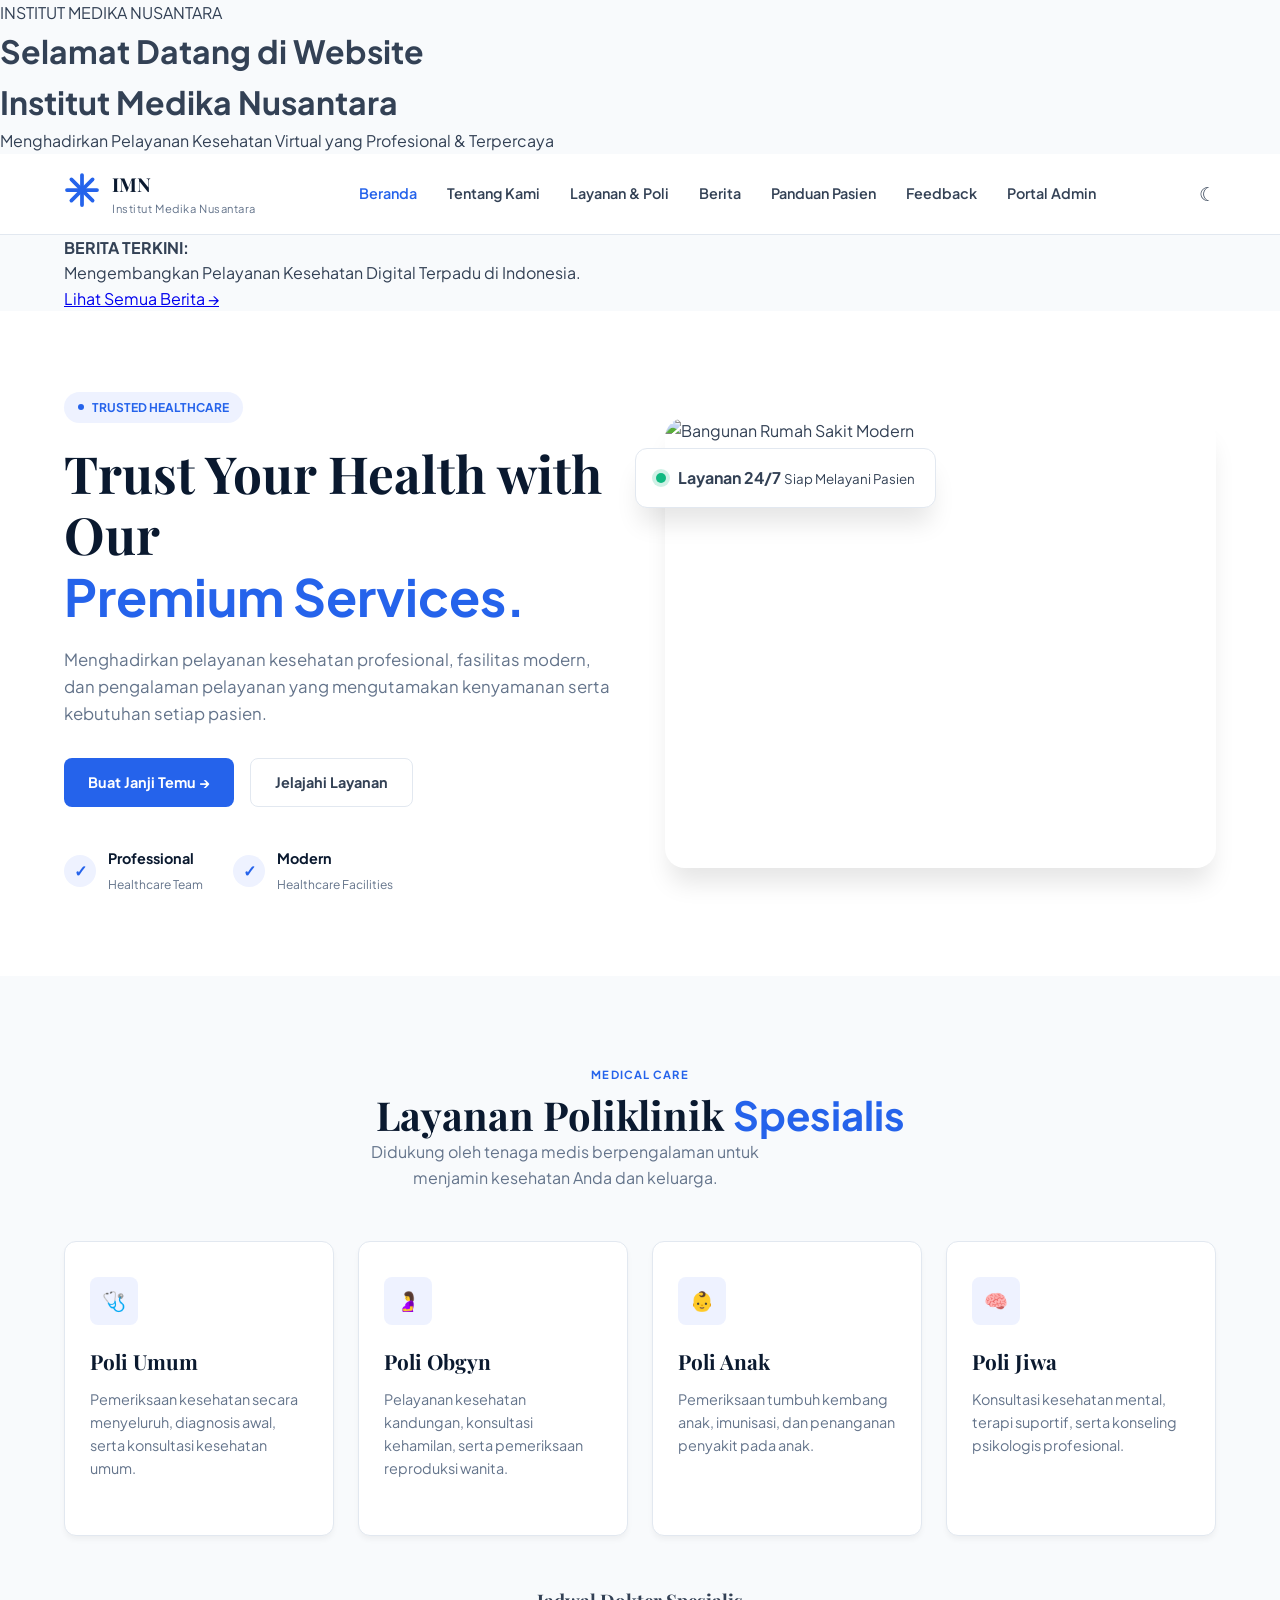
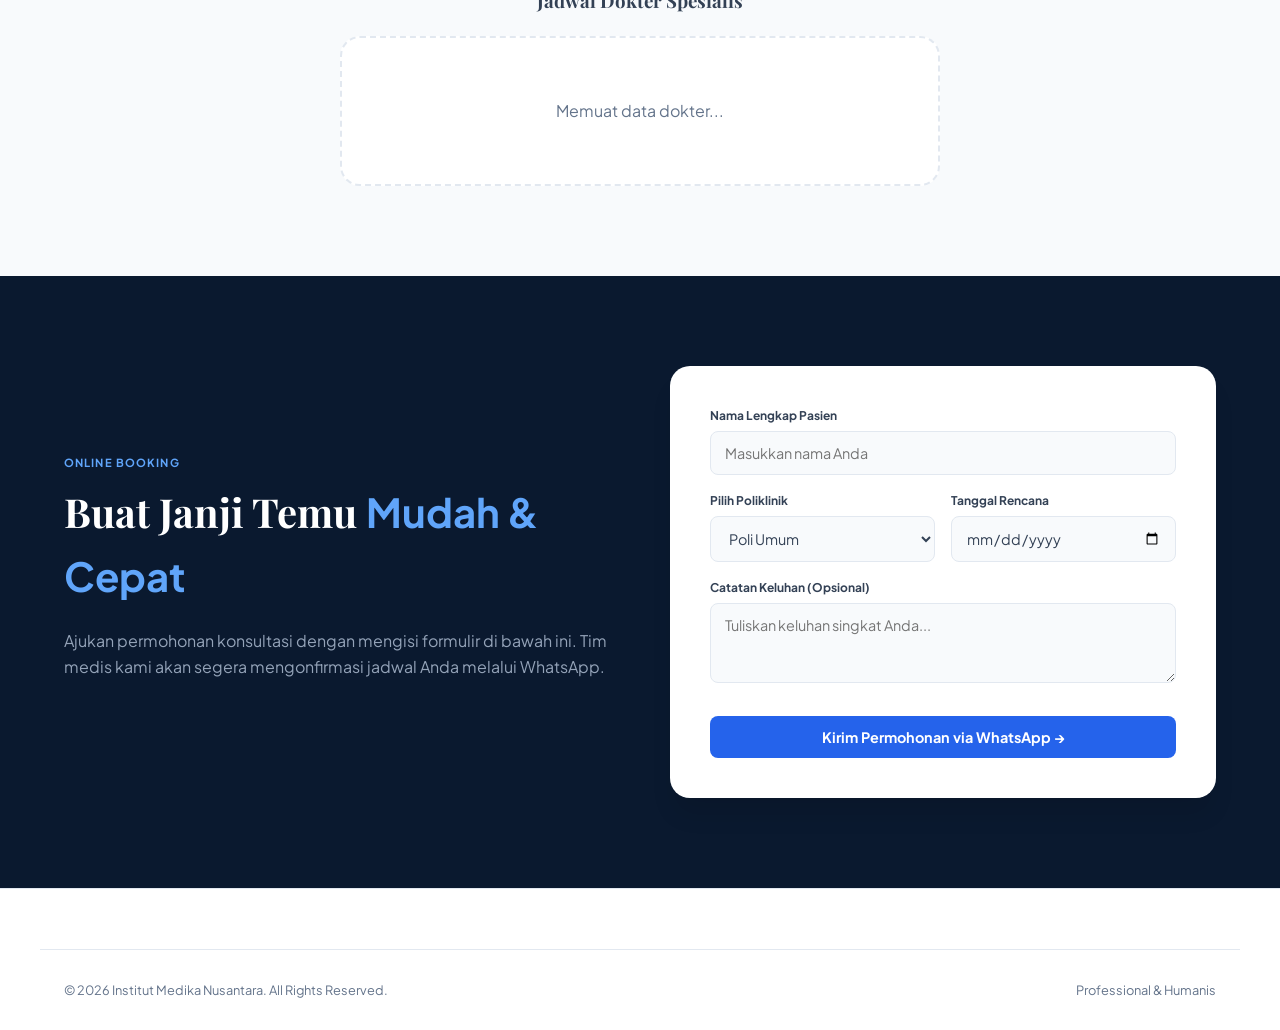
==== commit b8ca611f: "index.html" ====
--- a/index.html
+++ b/index.html
@@ -1,563 +1,211 @@
 <!DOCTYPE html>
 <html lang="id">
-
 <head>
     <meta charset="UTF-8">
     <meta name="viewport" content="width=device-width, initial-scale=1.0">
-    <meta name="description" content="Institut Medika Nusantara — Premium Healthcare dengan pelayanan kesehatan profesional, modern, nyaman, dan terpercaya.">
-    <title>Institut Medika Nusantara | Premium Healthcare</title>
-
-    <!-- Google Fonts -->
+    <title>Institut Medika Nusantara | Official Website</title>
     <link rel="preconnect" href="https://fonts.googleapis.com">
     <link rel="preconnect" href="https://fonts.gstatic.com" crossorigin>
     <link href="https://fonts.googleapis.com/css2?family=Playfair+Display:wght@600;700&family=Plus+Jakarta+Sans:wght@400;500;600;700&display=swap" rel="stylesheet">
-
-    <!-- CSS -->
     <link rel="stylesheet" href="style.css">
 </head>
-
 <body>
 
-    <!-- =========================
-         NAVIGATION HEADER
-    ========================== -->
+    <!-- ANIMASI SAMBUTAN SELAMAT DATANG (SPLASH) -->
+    <div id="welcomeSplash" class="welcome-splash">
+        <div class="splash-content">
+            <span class="splash-badge">INSTITUT MEDIKA NUSANTARA</span>
+            <h1 class="splash-title">Selamat Datang di Website<br><span>Institut Medika Nusantara</span></h1>
+            <p class="splash-sub">Menghadirkan Pelayanan Kesehatan Virtual yang Profesional & Terpercaya</p>
+        </div>
+    </div>
+
+    <!-- HEADER & NAVIGASI -->
     <header class="site-header">
         <div class="container nav-container">
-            <a href="#home" class="brand">
+            <a href="index.html" class="brand">
                 <div class="brand-logo">
-                    <img src="imn-logo.png" alt="Logo IMN">
+                    <svg width="36" height="36" viewBox="0 0 24 24" fill="none" stroke="#2563eb" stroke-width="2.5" stroke-linecap="round" stroke-linejoin="round"><path d="M12 2v20M2 12h20"/><path d="m4.93 4.93 14.14 14.14"/><path d="m4.93 19.07 14.14-14.14"/></svg>
                 </div>
                 <div class="brand-text">
                     <span class="brand-name">IMN</span>
                     <span class="brand-fullname">Institut Medika Nusantara</span>
                 </div>
             </a>
-
+            
             <nav class="main-nav" id="mainNav">
                 <a href="#home" class="nav-link active">Beranda</a>
-                <a href="#about" class="nav-link">Tentang</a>
-                <a href="#services" class="nav-link">Layanan</a>
-                <a href="#doctors" class="nav-link">Dokter</a>
-                <a href="#facilities" class="nav-link">Fasilitas</a>
-                <a href="#information" class="nav-link">Informasi</a>
-                <a href="#contact" class="nav-link">Kontak</a>
+                <a href="about.html" class="nav-link">Tentang Kami</a>
+                <a href="#services" class="nav-link">Layanan & Poli</a>
+                <a href="#news" class="nav-link">Berita</a>
+                <a href="guides.html" class="nav-link">Panduan Pasien</a>
+                <a href="feedback.html" class="nav-link">Feedback</a>
+                <a href="admin.html" class="nav-link admin-btn">Portal Admin</a>
             </nav>
 
             <div class="nav-actions">
-                <button class="theme-toggle" id="themeToggle" aria-label="Ubah tema" type="button">☾</button>
-                <a href="#appointment" class="btn btn-primary nav-appointment">Buat Janji</a>
-                <button class="menu-toggle" id="menuToggle" aria-label="Buka menu" aria-expanded="false" type="button">☰</button>
+                <button class="theme-toggle" id="themeToggle" aria-label="Toggle Dark Mode">☾</button>
+                <button class="menu-toggle" id="menuToggle" aria-label="Toggle Menu">☰</button>
             </div>
         </div>
     </header>
 
-    <!-- =========================
-         MAIN CONTENT
-    ========================== -->
-    <main>
-
-        <!-- =========================
-             HERO SECTION (BERANDA)
-        ========================== -->
-        <section id="home" class="hero-fullscreen">
-            <div class="container hero-container">
-                <div class="hero-content">
-                    <div class="welcome-pill">
-                        <span class="pill-dot"></span>
-                        <span>Selamat Datang di Institut Medika Nusantara</span>
-                    </div>
-                    <h1>Trust Your Health <span class="highlight-text">with Our Premium Services.</span></h1>
-                    <p class="hero-description">
-                        Menghadirkan pelayanan kesehatan profesional, fasilitas modern, dan pengalaman pelayanan yang mengutamakan kenyamanan serta kebutuhan setiap pasien.
-                    </p>
-
-                    <div class="hero-actions">
-                        <a href="#appointment" class="btn btn-primary">
-                            Buat Janji Temu <span class="arrow-icon">→</span>
-                        </a>
-                        <a href="#services" class="btn btn-outline">Jelajahi Layanan</a>
-                    </div>
-
-                    <div class="hero-trust">
-                        <div class="trust-item">
-                            <span class="trust-check">✓</span>
-                            <div>
-                                <strong>Professional</strong>
-                                <small>Healthcare Team</small>
-                            </div>
-                        </div>
-                        <div class="trust-item">
-                            <span class="trust-check">✓</span>
-                            <div>
-                                <strong>Modern</strong>
-                                <small>Healthcare Facilities</small>
-                            </div>
-                        </div>
-                    </div>
-                </div>
-
-                <!-- HERO VISUAL: FOTO ARSITEKTUR GEDUNG MEDIS NETRAL -->
-                <div class="hero-visual">
-                    <div class="hero-image-wrapper">
-                        <img src="https://images.unsplash.com/photo-1629909615184-74f495363b67?q=80&w=1200&auto=format&fit=crop" alt="Gedung Rumah Sakit Modern" class="hero-image">
-                    </div>
-
-                    <div class="floating-card emergency-card float-anim-1">
-                        <span class="status-dot"></span>
+    <!-- TICKER BERITA (ANIMASI KANAN-KIRI) -->
+    <section id="news" class="news-ticker-section">
+        <div class="container">
+            <div class="ticker-wrapper">
+                <div class="ticker-header">
+                    <span class="pulse-dot"></span>
+                    <strong>BERITA TERKINI:</strong>
+                </div>
+                <div class="ticker-content" id="newsTickerContent">
+                    <div class="news-track" id="newsTrack">
+                        <span class="news-item">Mengembangkan Pelayanan Kesehatan Digital Terpadu di Indonesia.</span>
+                    </div>
+                </div>
+                <a href="news.html" class="btn-news-all">Lihat Semua Berita →</a>
+            </div>
+        </div>
+    </section>
+
+    <!-- HERO SECTION -->
+    <section id="home" class="hero-fullscreen">
+        <div class="container hero-container">
+            <div class="hero-content reveal">
+                <div class="welcome-pill">
+                    <span class="pill-dot"></span> TRUSTED HEALTHCARE
+                </div>
+                <h1>Trust Your Health with Our <span class="highlight-text">Premium Services.</span></h1>
+                <p class="hero-description">Menghadirkan pelayanan kesehatan profesional, fasilitas modern, dan pengalaman pelayanan yang mengutamakan kenyamanan serta kebutuhan setiap pasien.</p>
+                
+                <div class="hero-actions">
+                    <a href="#appointment" class="btn btn-primary">Buat Janji Temu →</a>
+                    <a href="#services" class="btn btn-outline">Jelajahi Layanan</a>
+                </div>
+
+                <div class="hero-trust">
+                    <div class="trust-item">
+                        <div class="trust-check">✓</div>
                         <div>
-                            <strong>Emergency Care</strong>
-                            <small>Available 24 Hours</small>
-                        </div>
-                    </div>
-
-                    <div class="floating-card healthcare-card float-anim-2">
-                        <div class="healthcare-icon">+</div>
+                            <strong>Professional</strong>
+                            <small>Healthcare Team</small>
+                        </div>
+                    </div>
+                    <div class="trust-item">
+                        <div class="trust-check">✓</div>
                         <div>
-                            <strong>Premium Healthcare</strong>
-                            <small>Care with Confidence</small>
-                        </div>
-                    </div>
-                </div>
-            </div>
-        </section>
-
-        <!-- =========================
-             QUICK ACCESS
-        ========================== -->
-        <section class="quick-access">
-            <div class="container">
-                <div class="quick-access-grid reveal">
-                    <a href="#services" class="quick-card">
-                        <span class="quick-icon">+</span>
-                        <div>
-                            <strong>Layanan Kesehatan</strong>
-                            <small>Temukan layanan kami</small>
-                        </div>
-                        <span class="arrow">→</span>
-                    </a>
-
-                    <a href="#doctors" class="quick-card">
-                        <span class="quick-icon">◉</span>
-                        <div>
-                            <strong>Dokter & Profesional</strong>
-                            <small>Kenali tenaga profesional kami</small>
-                        </div>
-                        <span class="arrow">→</span>
-                    </a>
-
-                    <a href="#appointment" class="quick-card">
-                        <span class="quick-icon">□</span>
-                        <div>
-                            <strong>Buat Janji Temu</strong>
-                            <small>Atur jadwal pemeriksaan</small>
-                        </div>
-                        <span class="arrow">→</span>
-                    </a>
-
-                    <a href="#contact" class="quick-card">
-                        <span class="quick-icon">⌖</span>
-                        <div>
-                            <strong>Hubungi IMN</strong>
-                            <small>Informasi dan bantuan</small>
-                        </div>
-                        <span class="arrow">→</span>
-                    </a>
-                </div>
-            </div>
-        </section>
-
-        <!-- =========================
-             ABOUT
-        ========================== -->
-        <section id="about" class="section about-section">
-            <div class="container about-grid">
-                <div class="about-visual reveal">
-                    <div class="about-image-card">
-                        <img src="https://images.unsplash.com/photo-1519494026892-80bbd2d6fd0d?q=80&w=1000&auto=format&fit=crop" alt="Fasilitas IMN">
-                    </div>
-                    <div class="experience-card">
-                        <span class="exp-badge">+</span>
-                        <strong>Premium</strong>
-                        <small>Healthcare Experience</small>
-                    </div>
-                </div>
-
-                <div class="section-content reveal">
-                    <span class="section-label">ABOUT IMN</span>
-                    <h2>Healthcare Designed <span>Around You.</span></h2>
-                    <p>
-                        Institut Medika Nusantara merupakan institusi pelayanan kesehatan yang berkomitmen menghadirkan pelayanan medis berkualitas melalui perpaduan tenaga profesional, fasilitas kesehatan modern, serta pendekatan pelayanan yang mengutamakan kenyamanan dan kebutuhan setiap pasien.
-                    </p>
-                    <p>
-                        Didirikan pada 04 November 2026 oleh Mrs. S dan Ms. F, kami berkomitmen menghadirkan pelayanan virtual yang terarah, profesional, terstruktur, dan penuh kepedulian.
-                    </p>
-                    <!-- Tautan Mengarah ke about.html -->
-                    <a href="about.html" class="text-link">Mengenal IMN lebih lanjut →</a>
-                </div>
-            </div>
-        </section>
-
-        <!-- =========================
-             SERVICES
-        ========================== -->
-        <section id="services" class="section services-section">
-            <div class="container">
-                <div class="section-heading reveal">
+                            <strong>Modern</strong>
+                            <small>Healthcare Facilities</small>
+                        </div>
+                    </div>
+                </div>
+            </div>
+
+            <div class="hero-visual reveal">
+                <div class="hero-image-wrapper">
+                    <img src="https://images.unsplash.com/photo-1587351021759-3e566b6af7cc?q=80&w=1000&auto=format&fit=crop" alt="Bangunan Rumah Sakit Modern" class="hero-image">
+                </div>
+                <div class="floating-card emergency-card">
+                    <div class="status-dot"></div>
                     <div>
-                        <span class="section-label">OUR SERVICES</span>
-                        <h2>Comprehensive Care, <span>Closer to You.</span></h2>
-                    </div>
-                    <p>Layanan kesehatan IMN dirancang untuk memenuhi kebutuhan kesehatan pasien dengan pendekatan profesional dan humanis.</p>
-                </div>
-
-                <div class="services-grid reveal">
-                    <article class="service-card">
-                        <span class="service-number">01</span>
-                        <div class="service-icon">+</div>
-                        <h3>Poli Umum</h3>
-                        <p>Pemeriksaan kesehatan umum dan konsultasi awal bersama dokter.</p>
-                        <a href="#appointment" class="service-link">Lihat layanan →</a>
-                    </article>
-
-                    <article class="service-card">
-                        <span class="service-number">02</span>
-                        <div class="service-icon">◉</div>
-                        <h3>Poli Obgyn</h3>
-                        <p>Pelayanan kesehatan kandungan, testpack, USG, hingga persalinan.</p>
-                        <a href="#appointment" class="service-link">Lihat layanan →</a>
-                    </article>
-
-                    <article class="service-card">
-                        <span class="service-number">03</span>
-                        <div class="service-icon">♡</div>
-                        <h3>Poli Anak</h3>
-                        <p>Pelayanan imunisasi, tumbuh kembang, dan kesehatan anak.</p>
-                        <a href="#appointment" class="service-link">Lihat layanan →</a>
-                    </article>
-
-                    <article class="service-card">
-                        <span class="service-number">04</span>
-                        <div class="service-icon">◌</div>
-                        <h3>Poli Jiwa</h3>
-                        <p>Pelayanan konsultasi kesehatan mental dengan pendekatan suportif.</p>
-                        <a href="#appointment" class="service-link">Lihat layanan →</a>
-                    </article>
-                </div>
-            </div>
-        </section>
-
-        <!-- =========================
-             DOCTORS
-        ========================== -->
-        <section id="doctors" class="section doctors-section">
-            <div class="container">
-                <div class="section-heading centered reveal">
-                    <span class="section-label">MEDICAL PROFESSIONALS</span>
-                    <h2>Meet Our <span>Healthcare Professionals.</span></h2>
-                    <p>Informasi dokter dan tenaga profesional IMN akan tersedia di halaman ini.</p>
-                </div>
-
-                <div class="doctor-placeholder reveal">
-                    <div class="placeholder-icon">+</div>
-                    <h3>Profil Dokter Segera Hadir</h3>
-                    <p>Informasi mengenai dokter, spesialisasi, jadwal praktik, dan layanan konsultasi akan tersedia di sini.</p>
-                </div>
-            </div>
-        </section>
-
-        <!-- =========================
-             FACILITIES
-        ========================== -->
-        <section id="facilities" class="section facilities-section">
-            <div class="container">
-                <div class="section-heading centered reveal">
-                    <span class="section-label">OUR FACILITIES</span>
-                    <h2>Designed for <span>Comfort & Care.</span></h2>
-                </div>
-
-                <div class="facilities-grid reveal">
-                    <article class="facility-card large">
-                        <img src="https://images.unsplash.com/photo-1516549655169-df83a0774514?q=80&w=1000&auto=format&fit=crop" alt="UGD">
-                        <div class="facility-overlay">
-                            <span>01</span>
-                            <h3>Unit Gawat Darurat</h3>
-                            <p>Pelayanan kegawatdaruratan dengan dukungan fasilitas medis.</p>
-                        </div>
-                    </article>
-
-                    <article class="facility-card">
-                        <img src="https://images.unsplash.com/photo-1586015555751-63bb77f4322a?q=80&w=600&auto=format&fit=crop" alt="Apotek">
-                        <div class="facility-overlay">
-                            <span>02</span>
-                            <h3>Apotek</h3>
-                        </div>
-                    </article>
-
-                    <article class="facility-card">
-                        <img src="https://images.unsplash.com/photo-1512678080530-7760d81faba6?q=80&w=600&auto=format&fit=crop" alt="Rawat Inap">
-                        <div class="facility-overlay">
-                            <span>03</span>
-                            <h3>Rawat Inap</h3>
-                        </div>
-                    </article>
-
-                    <article class="facility-card">
-                        <img src="https://images.unsplash.com/photo-1579684385127-1ef15d508118?q=80&w=600&auto=format&fit=crop" alt="Ruang Operasi">
-                        <div class="facility-overlay">
-                            <span>04</span>
-                            <h3>Ruang Operasi</h3>
-                        </div>
-                    </article>
-
-                    <article class="facility-card">
-                        <img src="https://images.unsplash.com/photo-1629909613654-28e377c37b09?q=80&w=600&auto=format&fit=crop" alt="Ruang Pemeriksaan">
-                        <div class="facility-overlay">
-                            <span>05</span>
-                            <h3>Ruang Pemeriksaan</h3>
-                        </div>
-                    </article>
-                </div>
-            </div>
-        </section>
-
-        <!-- =========================
-             APPOINTMENT
-        ========================== -->
-        <section id="appointment" class="section appointment-section">
-            <div class="container appointment-container reveal">
-                <div class="appointment-intro">
-                    <span class="section-label light">APPOINTMENT</span>
-                    <h2>Your Health Journey <span>Starts Here.</span></h2>
-                    <p>Atur jadwal pemeriksaan Anda dengan mudah melalui layanan reservasi Institut Medika Nusantara.</p>
-
-                    <div class="appointment-benefits">
-                        <div><span class="check-icon">✓</span> Pilih layanan kesehatan</div>
-                        <div><span class="check-icon">✓</span> Pilih dokter</div>
-                        <div><span class="check-icon">✓</span> Tentukan jadwal</div>
-                    </div>
-                </div>
-
-                <form class="appointment-form" id="appointmentForm">
-                    <div class="form-header">
-                        <span>APPOINTMENT REQUEST</span>
-                        <h3>Buat Janji Temu</h3>
-                    </div>
-
+                        <strong>Layanan 24/7</strong>
+                        <small>Siap Melayani Pasien</small>
+                    </div>
+                </div>
+            </div>
+        </div>
+    </section>
+
+    <!-- LAYANAN & POLIKLINIK -->
+    <section id="services" class="section services-section">
+        <div class="container">
+            <div class="section-heading centered reveal">
+                <span class="section-label">MEDICAL CARE</span>
+                <h2>Layanan Poliklinik <span>Spesialis</span></h2>
+                <p>Didukung oleh tenaga medis berpengalaman untuk menjamin kesehatan Anda dan keluarga.</p>
+            </div>
+
+            <div class="services-grid reveal">
+                <div class="service-card">
+                    <div class="service-icon">🩺</div>
+                    <h3>Poli Umum</h3>
+                    <p>Pemeriksaan kesehatan secara menyeluruh, diagnosis awal, serta konsultasi kesehatan umum.</p>
+                </div>
+                <div class="service-card">
+                    <div class="service-icon">🤰</div>
+                    <h3>Poli Obgyn</h3>
+                    <p>Pelayanan kesehatan kandungan, konsultasi kehamilan, serta pemeriksaan reproduksi wanita.</p>
+                </div>
+                <div class="service-card">
+                    <div class="service-icon">👶</div>
+                    <h3>Poli Anak</h3>
+                    <p>Pemeriksaan tumbuh kembang anak, imunisasi, dan penanganan penyakit pada anak.</p>
+                </div>
+                <div class="service-card">
+                    <div class="service-icon">🧠</div>
+                    <h3>Poli Jiwa</h3>
+                    <p>Konsultasi kesehatan mental, terapi suportif, serta konseling psikologis profesional.</p>
+                </div>
+            </div>
+
+            <!-- PLACEHOLDER DOKTER DARI ADMIN -->
+            <div class="doctor-section reveal" style="margin-top: 50px;">
+                <h3 style="text-align: center; margin-bottom: 20px; font-family:'Playfair Display', serif;">Jadwal Dokter Spesialis</h3>
+                <div class="doctor-placeholder">
+                    <p>Memuat data dokter...</p>
+                </div>
+            </div>
+        </div>
+    </section>
+
+    <!-- JANJI TEMU / APPOINTMENT -->
+    <section id="appointment" class="section appointment-section">
+        <div class="container appointment-container">
+            <div class="appointment-intro reveal">
+                <span class="section-label light">ONLINE BOOKING</span>
+                <h2>Buat Janji Temu <span>Mudah & Cepat</span></h2>
+                <p>Ajukan permohonan konsultasi dengan mengisi formulir di bawah ini. Tim medis kami akan segera mengonfirmasi jadwal Anda melalui WhatsApp.</p>
+            </div>
+
+            <div class="appointment-form reveal">
+                <form id="appointmentForm">
                     <div class="form-group">
-                        <label for="patientName">Nama Pasien</label>
-                        <input type="text" id="patientName" name="patientName" placeholder="Masukkan nama lengkap" required>
-                    </div>
-
+                        <label>Nama Lengkap Pasien</label>
+                        <input type="text" id="patientName" placeholder="Masukkan nama Anda" required>
+                    </div>
                     <div class="form-row">
                         <div class="form-group">
-                            <label for="service">Layanan</label>
-                            <select id="service" name="service" required>
-                                <option value="">Pilih layanan</option>
-                                <option value="umum">Poli Umum</option>
-                                <option value="obgyn">Poli Obgyn</option>
-                                <option value="anak">Poli Anak</option>
-                                <option value="jiwa">Poli Jiwa</option>
+                            <label>Pilih Poliklinik</label>
+                            <select id="service" required>
+                                <option value="Umum">Poli Umum</option>
+                                <option value="Obgyn">Poli Obgyn</option>
+                                <option value="Anak">Poli Anak</option>
+                                <option value="Jiwa">Poli Jiwa</option>
                             </select>
                         </div>
-
                         <div class="form-group">
-                            <label for="date">Tanggal</label>
-                            <input type="date" id="date" name="date" required>
-                        </div>
-                    </div>
-
+                            <label>Tanggal Rencana</label>
+                            <input type="date" id="date" required>
+                        </div>
+                    </div>
                     <div class="form-group">
-                        <label for="message">Catatan Tambahan</label>
-                        <textarea id="message" name="message" rows="3" placeholder="Tuliskan keluhan atau kelengkapan pesan..."></textarea>
-                    </div>
-
-                    <button type="submit" class="btn btn-primary form-submit">
-                        Kirim Permintaan →
-                    </button>
+                        <label>Catatan Keluhan (Opsional)</label>
+                        <textarea id="message" rows="3" placeholder="Tuliskan keluhan singkat Anda..."></textarea>
+                    </div>
+                    <button type="submit" class="btn btn-primary form-submit">Kirim Permohonan via WhatsApp →</button>
                 </form>
             </div>
-        </section>
-
-        <!-- =========================
-             INFORMATION (KARTU STATIS TANPA EFEK GERAK)
-        ========================== -->
-        <section id="information" class="section information-section">
-            <div class="container">
-                <div class="section-heading centered reveal">
-                    <span class="section-label">INFORMATION</span>
-                    <h2>Information Center</h2>
-                    <p>Temukan informasi penting mengenai pelayanan dan aktivitas Institut Medika Nusantara.</p>
-                </div>
-
-                <div class="information-grid reveal">
-                    <!-- Tautan Mengarah ke guides.html -->
-                    <article class="information-card info-card-static">
-                        <span class="info-tag">PATIENT GUIDE</span>
-                        <h3>Panduan Pasien</h3>
-                        <p>Informasi yang membantu pasien memahami proses pelayanan di IMN.</p>
-                        <a href="guides.html">Buka Patient Guide →</a>
-                    </article>
-
-                    <article class="information-card info-card-static">
-                        <span class="info-tag">NEWS</span>
-                        <h3>Berita & Pengumuman</h3>
-                        <p>Informasi terbaru mengenai layanan, kegiatan, dan pengumuman IMN.</p>
-                        <a href="#">Lihat informasi →</a>
-                    </article>
-
-                    <article class="information-card info-card-static">
-                        <span class="info-tag">FEEDBACK</span>
-                        <h3>Feedback & Complaint</h3>
-                        <p>Sampaikan pengalaman, masukan, maupun kebutuhan Anda kepada IMN.</p>
-                        <a href="feedback.html">Sampaikan feedback →</a>
-                    </article>
-                </div>
-            </div>
-        </section>
-
-        <!-- =========================
-             RUANG KHUSUS: WALL OF APPRECIATION
-        ========================== -->
-        <section class="section appreciation-section" style="background: var(--off-white); border-top: 1px solid var(--border); border-bottom: 1px solid var(--border);">
-            <div class="container">
-                <div class="section-heading centered reveal">
-                    <span class="section-label">PATIENT EXPERIENCES</span>
-                    <h2>Wall of <span>Appreciation.</span></h2>
-                    <p>Berbagai apresiasi dan pujian dari pasien yang telah disensor namanya demi menjaga privasi.</p>
-                </div>
-
-                <div id="appreciationGrid" class="appreciation-grid reveal" style="display: grid; grid-template-columns: repeat(auto-fit, minmax(280px, 1fr)); gap: 20px;">
-                    <div style="background: var(--white); padding: 25px; border-radius: var(--radius-md); border: 1px solid var(--border); text-align: center; color: var(--text-light);">
-                        <p>Belum ada ulasan pujian yang ditampilkan saat ini.</p>
-                    </div>
-                </div>
-            </div>
-        </section>
-
-        <!-- =========================
-             FAQ
-        ========================== -->
-        <section class="section faq-section">
-            <div class="container faq-container reveal">
-                <div class="faq-intro">
-                    <span class="section-label">FAQ</span>
-                    <h2>Frequently Asked <span>Questions.</span></h2>
-                    <p>Temukan jawaban atas pertanyaan yang sering diajukan mengenai layanan IMN.</p>
-                </div>
-
-                <div class="faq-list">
-                    <details>
-                        <summary>Bagaimana cara membuat janji temu? <span>+</span></summary>
-                        <p>Anda dapat menggunakan formulir reservasi pada halaman Buat Janji Temu untuk mengajukan jadwal pemeriksaan.</p>
-                    </details>
-
-                    <details>
-                        <summary>Layanan apa saja yang tersedia? <span>+</span></summary>
-                        <p>Institut Medika Nusantara menyediakan Poli Umum, Poli Obgyn, Poli Anak, dan Poli Jiwa.</p>
-                    </details>
-
-                    <details>
-                        <summary>Bagaimana cara menghubungi IMN? <span>+</span></summary>
-                        <p>Anda dapat menghubungi Institut Medika Nusantara melalui informasi kontak yang tersedia pada bagian Kontak.</p>
-                    </details>
-                </div>
-            </div>
-        </section>
-
-        <!-- =========================
-             CONTACT
-        ========================== -->
-        <section id="contact" class="contact-section">
-            <div class="container contact-container reveal">
-                <div class="contact-content">
-                    <span class="section-label light">CONTACT IMN</span>
-                    <h2>We're Here <span>When You Need Us.</span></h2>
-                    <p>Hubungi Institut Medika Nusantara untuk mendapatkan informasi mengenai layanan dan pelayanan kesehatan.</p>
-                </div>
-
-                <div class="contact-details">
-                    <div class="contact-item">
-                        <span class="contact-icon">⌖</span>
-                        <div>
-                            <small>ADDRESS</small>
-                            <p>No. 88, Central Healthcare District.</p>
-                        </div>
-                    </div>
-
-                    <div class="contact-item">
-                        <span class="contact-icon">☎</span>
-                        <div>
-                            <small>PHONE</small>
-                            <p>+62 896-7332-0727</p>
-                        </div>
-                    </div>
-
-                    <div class="contact-item">
-                        <span class="contact-icon">@</span>
-                        <div>
-                            <small>EMAIL</small>
-                            <p>rsinstitutmedikanusantara@gmail.com</p>
-                        </div>
-                    </div>
-
-                    <div class="contact-item">
-                        <span class="contact-icon">◷</span>
-                        <div>
-                            <small>OPERATING HOURS</small>
-                            <p>Senin – Jumat | 10.00 – 20.00 WIB</p>
-                        </div>
-                    </div>
-                </div>
-            </div>
-        </section>
-
-    </main>
-
-    <!-- =========================
-         FOOTER
-    ========================== -->
+        </div>
+    </section>
+
+    <!-- FOOTER -->
     <footer class="site-footer">
-        <div class="container footer-container">
-            <div class="footer-brand">
-                <div class="brand">
-                    <div class="brand-logo">
-                        <img src="imn-logo.png" alt="Logo IMN">
-                    </div>
-                    <div class="brand-text">
-                        <span class="brand-name">IMN</span>
-                        <span class="brand-fullname">Institut Medika Nusantara</span>
-                    </div>
-                </div>
-                <p>Trust your Health with Our Premium Services.</p>
-            </div>
-
-            <div class="footer-links">
-                <div>
-                    <h4>Navigation</h4>
-                    <a href="#about">Tentang</a>
-                    <a href="#services">Layanan</a>
-                    <a href="#doctors">Dokter</a>
-                    <a href="#facilities">Fasilitas</a>
-                </div>
-
-                <div>
-                    <h4>Information</h4>
-                    <a href="guides.html">Patient Guide</a>
-                    <a href="#information">Berita</a>
-                    <a href="feedback.html">Feedback</a>
-                    <a href="#contact">Kontak</a>
-                </div>
-            </div>
-        </div>
-
         <div class="container footer-bottom">
             <p>© 2026 Institut Medika Nusantara. All Rights Reserved.</p>
-            <p>Premium Healthcare</p>
+            <p style="color: var(--text-light);">Professional & Humanis</p>
         </div>
     </footer>
 
-    <!-- JS -->
     <script src="script.js"></script>
-
 </body>
 </html>
--- a/style.css
+++ b/style.css
@@ -1,218 +1,81 @@
 /* =========================================================
-   INSTITUT MEDIKA NUSANTARA - LUXURY PREMIUM CSS
+   INSTITUT MEDIKA NUSANTARA - PREMIUM CSS
 ========================================================= */
 
 :root {
-    --navy: #0f2b48;
-    --navy-dark: #08192c;
-    --blue: #2b6cb0;
-    --blue-light: #edf2f7;
-    --blue-accent: #3182ce;
-    --green: #2f855a;
-    --green-light: #f0fff4;
-    
+    --navy-dark: #0a192f;
+    --navy: #172a45;
+    --blue-accent: #2563eb;
+    --blue-hover: #1d4ed8;
+    --off-white: #f8fafc;
     --white: #ffffff;
-    --off-white: #f8fafc;
-    --text: #1a202c;
-    --text-light: #718096;
+    --text: #334155;
+    --text-light: #64748b;
     --border: #e2e8f0;
-    
-    --shadow-sm: 0 4px 12px rgba(15, 43, 72, 0.05);
-    --shadow-md: 0 12px 30px rgba(15, 43, 72, 0.08);
-    --shadow-lg: 0 20px 40px rgba(15, 43, 72, 0.12);
-
+    --shadow-sm: 0 4px 6px -1px rgba(0, 0, 0, 0.05);
+    --shadow-lg: 0 20px 25px -5px rgba(0, 0, 0, 0.1);
     --radius-sm: 8px;
-    --radius-md: 16px;
-    --radius-lg: 24px;
-
-    --container: 1200px;
-    --transition: all 0.3s cubic-bezier(0.16, 1, 0.3, 1);
+    --radius-md: 12px;
+    --radius-lg: 20px;
 }
 
 body.dark-mode {
-    --navy: #1a365d;
-    --navy-dark: #0d1b2a;
-    --white: #0f172a;
-    --off-white: #0b1120;
-    --text: #f8fafc;
+    --navy-dark: #0f172a;
+    --navy: #1e293b;
+    --off-white: #0b0f19;
+    --white: #111827;
+    --text: #cbd5e1;
     --text-light: #94a3b8;
-    --border: #1e293b;
-    --blue-light: #1e293b;
-    --green-light: #064e3b;
-    --shadow-sm: 0 4px 12px rgba(0, 0, 0, 0.3);
-    --shadow-md: 0 12px 30px rgba(0, 0, 0, 0.4);
+    --border: #1f2937;
 }
 
 * {
     margin: 0;
     padding: 0;
     box-sizing: border-box;
-}
-
-html {
+    font-family: 'Plus Jakarta Sans', sans-serif;
     scroll-behavior: smooth;
-    scroll-padding-top: 80px;
 }
 
 body {
-    font-family: 'Plus Jakarta Sans', sans-serif;
-    background: var(--white);
+    background-color: var(--off-white);
     color: var(--text);
     line-height: 1.6;
-    overflow-x: hidden;
-    -webkit-font-smoothing: antialiased;
-}
-
-img {
-    max-width: 100%;
-    height: auto;
-    display: block;
-}
-
-a {
-    color: inherit;
-    text-decoration: none;
-}
-
-button, input, select, textarea {
-    font: inherit;
-}
-
-button {
-    cursor: pointer;
-    border: none;
-    background: none;
 }
 
 .container {
-    width: min(90%, var(--container));
-    margin-inline: auto;
-}
-
-.section {
-    padding: 90px 0;
-}
-
-/* TYPOGRAPHY */
-h1, h2, h3, h4 {
-    font-family: 'Playfair Display', serif;
-    line-height: 1.2;
-    color: var(--navy);
-}
-
-body.dark-mode h1, body.dark-mode h2, body.dark-mode h3 {
-    color: var(--white);
-}
-
-.highlight-text {
-    color: var(--blue-accent);
-}
-
-/* ANIMATIONS */
-@keyframes floatSlow {
-    0%, 100% { transform: translateY(0px); }
-    50% { transform: translateY(-10px); }
-}
-
-@keyframes floatReverse {
-    0%, 100% { transform: translateY(0px); }
-    50% { transform: translateY(10px); }
-}
-
-.float-anim-1 {
-    animation: floatSlow 5s ease-in-out infinite;
-}
-
-.float-anim-2 {
-    animation: floatReverse 6s ease-in-out infinite;
-}
-
-.reveal {
-    opacity: 0;
-    transform: translateY(25px);
-    transition: opacity 0.7s ease, transform 0.7s ease;
-}
-
-.reveal.active {
-    opacity: 1;
-    transform: translateY(0);
-}
-
-/* BUTTONS */
-.btn {
-    display: inline-flex;
-    align-items: center;
-    justify-content: center;
-    gap: 8px;
-    height: 48px;
-    padding: 0 26px;
-    border-radius: 999px;
-    font-size: 0.88rem;
-    font-weight: 600;
-    transition: var(--transition);
-}
-
-.btn-primary {
-    background: var(--navy);
-    color: #ffffff;
-    box-shadow: var(--shadow-sm);
-}
-
-.btn-primary:hover {
-    background: var(--blue-accent);
-    transform: translateY(-2px);
-}
-
-.btn-outline {
-    border: 1px solid var(--border);
-    color: var(--navy);
-    background: transparent;
-}
-
-body.dark-mode .btn-outline {
-    color: var(--text);
-}
-
-.btn-outline:hover {
-    border-color: var(--blue-accent);
-    color: var(--blue-accent);
-}
-
-/* NAVIGATION */
+    width: 100%;
+    max-width: 1200px;
+    margin: 0 auto;
+    padding: 0 24px;
+}
+
+/* Header & Nav */
 .site-header {
+    background: var(--white);
+    border-bottom: 1px solid var(--border);
     position: sticky;
     top: 0;
     z-index: 1000;
-    background: rgba(255, 255, 255, 0.95);
-    backdrop-filter: blur(12px);
-    border-bottom: 1px solid var(--border);
-}
-
-body.dark-mode .site-header {
-    background: rgba(15, 23, 42, 0.95);
 }
 
 .nav-container {
-    height: 76px;
     display: flex;
     align-items: center;
     justify-content: space-between;
+    height: 80px;
 }
 
 .brand {
     display: flex;
     align-items: center;
-    gap: 10px;
-}
-
-.brand-logo {
-    width: 38px;
-    height: 38px;
+    gap: 12px;
+    text-decoration: none;
 }
 
 .brand-logo img {
-    width: 100%;
-    height: 100%;
+    width: 40px;
+    height: 40px;
     object-fit: contain;
 }
 
@@ -223,9 +86,9 @@
 
 .brand-name {
     font-family: 'Playfair Display', serif;
-    font-size: 1.1rem;
-    font-weight: 700;
-    color: var(--navy);
+    font-weight: 700;
+    font-size: 1.2rem;
+    color: var(--navy-dark);
 }
 
 body.dark-mode .brand-name {
@@ -233,23 +96,22 @@
 }
 
 .brand-fullname {
-    font-size: 0.58rem;
+    font-size: 0.7rem;
+    color: var(--text-light);
+    letter-spacing: 0.05em;
+}
+
+.main-nav {
+    display: flex;
+    gap: 30px;
+}
+
+.nav-link {
+    text-decoration: none;
+    color: var(--text);
+    font-size: 0.9rem;
     font-weight: 600;
-    letter-spacing: 0.06em;
-    color: var(--text-light);
-    text-transform: uppercase;
-}
-
-.main-nav {
-    display: flex;
-    gap: 24px;
-}
-
-.nav-link {
-    font-size: 0.82rem;
-    font-weight: 600;
-    color: var(--text-light);
-    transition: var(--transition);
+    transition: color 0.2s;
 }
 
 .nav-link:hover, .nav-link.active {
@@ -259,16 +121,14 @@
 .nav-actions {
     display: flex;
     align-items: center;
-    gap: 10px;
+    gap: 16px;
 }
 
 .theme-toggle, .menu-toggle {
-    width: 38px;
-    height: 38px;
-    border: 1px solid var(--border);
-    border-radius: 50%;
-    display: grid;
-    place-items: center;
+    background: none;
+    border: none;
+    font-size: 1.2rem;
+    cursor: pointer;
     color: var(--text);
 }
 
@@ -276,20 +136,58 @@
     display: none;
 }
 
-/* HERO SECTION */
+/* Buttons */
+.btn {
+    display: inline-flex;
+    align-items: center;
+    justify-content: center;
+    gap: 8px;
+    padding: 12px 24px;
+    border-radius: var(--radius-sm);
+    font-weight: 700;
+    font-size: 0.9rem;
+    text-decoration: none;
+    transition: all 0.3s cubic-bezier(0.16, 1, 0.3, 1);
+}
+
+.btn-primary {
+    background: var(--blue-accent);
+    color: var(--white);
+    border: none;
+}
+
+.btn-primary:hover {
+    background: var(--blue-hover);
+    transform: translateY(-2px);
+    box-shadow: 0 4px 12px rgba(37, 99, 235, 0.3);
+}
+
+.btn-outline {
+    background: transparent;
+    color: var(--text);
+    border: 1px solid var(--border);
+}
+
+.btn-outline:hover {
+    border-color: var(--blue-accent);
+    color: var(--blue-accent);
+}
+
+.btn:active {
+    transform: scale(0.96);
+}
+
+/* Hero Section */
 .hero-fullscreen {
-    min-height: calc(100vh - 76px);
-    display: flex;
-    align-items: center;
-    background: radial-gradient(circle at 85% 15%, rgba(49, 130, 206, 0.08), transparent 45%), var(--off-white);
-    padding: 50px 0;
+    padding: 80px 0;
+    background: var(--white);
 }
 
 .hero-container {
     display: grid;
-    grid-template-columns: 1.05fr 0.95fr;
-    align-items: center;
+    grid-template-columns: 1fr 1fr;
     gap: 50px;
+    align-items: center;
 }
 
 .welcome-pill {
@@ -297,12 +195,12 @@
     align-items: center;
     gap: 8px;
     padding: 6px 14px;
-    background: var(--blue-light);
-    color: var(--blue-accent);
+    background: #eef2ff;
+    color: var(--blue-accent);
+    border-radius: 999px;
     font-size: 0.75rem;
     font-weight: 700;
-    border-radius: 999px;
-    margin-bottom: 18px;
+    margin-bottom: 20px;
 }
 
 .pill-dot {
@@ -313,241 +211,241 @@
 }
 
 .hero-content h1 {
-    font-size: clamp(2.4rem, 4.2vw, 4rem);
-    margin-bottom: 16px;
-    letter-spacing: -0.02em;
+    font-family: 'Playfair Display', serif;
+    font-size: 3.2rem;
+    line-height: 1.2;
+    color: var(--navy-dark);
+    margin-bottom: 20px;
+}
+
+body.dark-mode .hero-content h1 {
+    color: var(--white);
+}
+
+.highlight-text {
+    color: var(--blue-accent);
+    display: block;
 }
 
 .hero-description {
-    font-size: 0.96rem;
-    color: var(--text-light);
-    margin-bottom: 24px;
-    max-width: 500px;
+    color: var(--text-light);
+    font-size: 1.05rem;
+    margin-bottom: 30px;
 }
 
 .hero-actions {
     display: flex;
+    gap: 16px;
+    margin-bottom: 40px;
+}
+
+.hero-trust {
+    display: flex;
+    gap: 30px;
+}
+
+.trust-item {
+    display: flex;
+    align-items: center;
     gap: 12px;
-    margin-bottom: 35px;
-}
-
-.hero-trust {
-    display: flex;
-    gap: 24px;
-}
-
-.trust-item {
-    display: flex;
-    align-items: center;
-    gap: 10px;
 }
 
 .trust-check {
-    width: 22px;
-    height: 22px;
+    width: 32px;
+    height: 32px;
+    background: #eef2ff;
+    color: var(--blue-accent);
     border-radius: 50%;
-    background: var(--green-light);
-    color: var(--green);
-    display: grid;
-    place-items: center;
-    font-size: 0.7rem;
+    display: flex;
+    align-items: center;
+    justify-content: center;
     font-weight: 700;
 }
 
 .trust-item strong {
     display: block;
-    font-size: 0.78rem;
+    font-size: 0.9rem;
+    color: var(--navy-dark);
+}
+
+body.dark-mode .trust-item strong {
+    color: var(--white);
 }
 
 .trust-item small {
-    display: block;
-    color: var(--text-light);
-    font-size: 0.65rem;
+    font-size: 0.75rem;
+    color: var(--text-light);
 }
 
 .hero-visual {
     position: relative;
-    display: flex;
-    justify-content: center;
 }
 
 .hero-image-wrapper {
-    width: min(100%, 420px);
-    border-radius: 120px 24px 24px 24px;
+    border-radius: var(--radius-lg);
     overflow: hidden;
     box-shadow: var(--shadow-lg);
+    height: 450px;
 }
 
 .hero-image {
     width: 100%;
-    height: 440px;
+    height: 100%;
     object-fit: cover;
 }
 
 .floating-card {
     position: absolute;
+    background: var(--white);
+    padding: 16px 20px;
+    border-radius: var(--radius-md);
+    box-shadow: var(--shadow-lg);
     display: flex;
     align-items: center;
     gap: 12px;
-    padding: 12px 16px;
-    background: rgba(255, 255, 255, 0.95);
     border: 1px solid var(--border);
-    border-radius: var(--radius-md);
-    box-shadow: var(--shadow-md);
-    backdrop-filter: blur(8px);
-    z-index: 10;
-}
-
-body.dark-mode .floating-card {
-    background: rgba(15, 23, 42, 0.95);
 }
 
 .emergency-card {
-    top: 20px;
-    left: -10px;
+    top: 30px;
+    left: -30px;
 }
 
 .healthcare-card {
-    bottom: 20px;
-    right: -10px;
+    bottom: 30px;
+    right: -30px;
 }
 
 .status-dot {
-    width: 9px;
-    height: 9px;
+    width: 10px;
+    height: 10px;
+    background: #10b981;
     border-radius: 50%;
-    background: var(--green);
-    box-shadow: 0 0 0 4px var(--green-light);
+    box-shadow: 0 0 0 4px rgba(16, 185, 129, 0.2);
 }
 
 .healthcare-icon {
-    width: 32px;
-    height: 32px;
-    border-radius: 8px;
-    background: var(--blue-light);
-    color: var(--blue-accent);
-    display: grid;
-    place-items: center;
-    font-weight: 700;
-}
-
-.floating-card strong {
-    display: block;
-    font-size: 0.72rem;
-}
-
-.floating-card small {
-    display: block;
-    color: var(--text-light);
-    font-size: 0.62rem;
-}
-
-/* QUICK ACCESS */
+    width: 36px;
+    height: 36px;
+    background: #eef2ff;
+    color: var(--blue-accent);
+    border-radius: 50%;
+    display: flex;
+    align-items: center;
+    justify-content: center;
+    font-weight: 700;
+}
+
+/* Quick Access */
 .quick-access {
-    margin-top: -35px;
-    position: relative;
-    z-index: 20;
+    background: var(--off-white);
+    padding: 40px 0;
 }
 
 .quick-access-grid {
     display: grid;
     grid-template-columns: repeat(4, 1fr);
+    gap: 20px;
+}
+
+.quick-card {
     background: var(--white);
+    padding: 24px;
+    border-radius: var(--radius-md);
     border: 1px solid var(--border);
-    border-radius: var(--radius-md);
-    box-shadow: var(--shadow-md);
-    overflow: hidden;
-}
-
-.quick-card {
-    padding: 20px;
-    display: flex;
-    align-items: center;
-    gap: 12px;
-    border-right: 1px solid var(--border);
-    transition: var(--transition);
-}
-
-.quick-card:last-child {
-    border-right: none;
+    text-decoration: none;
+    display: flex;
+    align-items: center;
+    gap: 16px;
+    box-shadow: var(--shadow-sm);
+    transition: all 0.3s cubic-bezier(0.16, 1, 0.3, 1);
 }
 
 .quick-card:hover {
-    background: var(--blue-light);
+    transform: translateY(-4px);
+    box-shadow: var(--shadow-lg);
+    border-color: var(--blue-accent);
 }
 
 .quick-icon {
-    width: 38px;
-    height: 38px;
-    border-radius: 10px;
-    background: var(--blue-light);
-    color: var(--blue-accent);
-    display: grid;
-    place-items: center;
-    font-weight: 700;
+    font-size: 1.5rem;
+    color: var(--blue-accent);
 }
 
 .quick-card strong {
     display: block;
-    font-size: 0.78rem;
+    color: var(--navy-dark);
+    font-size: 0.95rem;
+    margin-bottom: 2px;
+}
+
+body.dark-mode .quick-card strong {
+    color: var(--white);
 }
 
 .quick-card small {
     color: var(--text-light);
-    font-size: 0.65rem;
-}
-
-.arrow {
+    font-size: 0.75rem;
+}
+
+.quick-card .arrow {
     margin-left: auto;
-    color: var(--blue-accent);
-}
-
-/* SECTION HEADINGS */
+    color: var(--text-light);
+}
+
+/* Sections */
+.section {
+    padding: 90px 0;
+}
+
 .section-label {
+    font-size: 0.7rem;
+    font-weight: 700;
+    letter-spacing: 0.1em;
+    color: var(--blue-accent);
+    text-transform: uppercase;
     display: block;
-    font-size: 0.72rem;
-    font-weight: 700;
-    letter-spacing: 0.15em;
-    color: var(--blue-accent);
     margin-bottom: 8px;
-    text-transform: uppercase;
-}
-
-.section-label.light {
-    color: #90cdf4;
 }
 
 .section-heading {
     display: flex;
     justify-content: space-between;
     align-items: flex-end;
-    margin-bottom: 40px;
-    gap: 30px;
-}
-
-.section-heading h2 {
-    font-size: clamp(2rem, 3.2vw, 2.8rem);
-}
-
-.section-heading p {
-    color: var(--text-light);
-    max-width: 420px;
-    font-size: 0.92rem;
+    margin-bottom: 50px;
 }
 
 .section-heading.centered {
     text-align: center;
     display: block;
-}
-
-.section-heading.centered p {
-    margin: 8px auto 0;
-}
-
-/* ABOUT */
+    max-width: 600px;
+    margin: 0 auto 50px auto;
+}
+
+.section-heading h2 {
+    font-family: 'Playfair Display', serif;
+    font-size: 2.5rem;
+    color: var(--navy-dark);
+    line-height: 1.2;
+}
+
+body.dark-mode .section-heading h2 {
+    color: var(--white);
+}
+
+.section-heading h2 span {
+    color: var(--blue-accent);
+}
+
+.section-heading p {
+    color: var(--text-light);
+    max-width: 450px;
+}
+
+/* About */
 .about-grid {
     display: grid;
-    grid-template-columns: 0.9fr 1.1fr;
+    grid-template-columns: 1fr 1fr;
     gap: 60px;
     align-items: center;
 }
@@ -559,159 +457,185 @@
 .about-image-card {
     border-radius: var(--radius-lg);
     overflow: hidden;
-    box-shadow: var(--shadow-md);
+    height: 420px;
+    box-shadow: var(--shadow-lg);
 }
 
 .about-image-card img {
     width: 100%;
-    height: 420px;
+    height: 100%;
     object-fit: cover;
 }
 
 .experience-card {
     position: absolute;
-    bottom: -15px;
-    right: -15px;
-    padding: 20px;
-    background: var(--navy);
-    color: #ffffff;
+    bottom: -20px;
+    right: -20px;
+    background: var(--white);
+    padding: 24px;
     border-radius: var(--radius-md);
     box-shadow: var(--shadow-lg);
+    border: 1px solid var(--border);
 }
 
 .exp-badge {
-    font-size: 1.3rem;
-    color: #90cdf4;
-    display: block;
-}
-
-.experience-card strong {
-    display: block;
-    font-family: 'Playfair Display', serif;
-    font-size: 1.1rem;
-}
-
-.experience-card small {
-    color: #cbd5e0;
-    font-size: 0.65rem;
+    color: var(--blue-accent);
+    font-weight: 700;
+    font-size: 1.2rem;
+}
+
+.section-content h2 {
+    font-family: 'Playfair Display', serif;
+    font-size: 2.5rem;
+    color: var(--navy-dark);
+    margin-bottom: 20px;
+    line-height: 1.2;
+}
+
+body.dark-mode .section-content h2 {
+    color: var(--white);
+}
+
+.section-content h2 span {
+    color: var(--blue-accent);
 }
 
 .section-content p {
     color: var(--text-light);
-    margin-bottom: 14px;
-    font-size: 0.94rem;
-}
-
-.text-link, .service-link {
+    margin-bottom: 20px;
+}
+
+.text-link {
     display: inline-flex;
     align-items: center;
     gap: 6px;
-    font-weight: 700;
-    font-size: 0.82rem;
-    color: var(--blue-accent);
-    margin-top: 8px;
-}
-
-/* SERVICES */
-.services-section {
-    background: var(--off-white);
-}
-
+    color: var(--blue-accent);
+    font-weight: 700;
+    text-decoration: none;
+    margin-top: 10px;
+}
+
+/* Services */
 .services-grid {
     display: grid;
     grid-template-columns: repeat(4, 1fr);
-    gap: 20px;
+    gap: 24px;
 }
 
 .service-card {
+    background: var(--white);
+    padding: 35px 25px;
+    border-radius: var(--radius-md);
+    border: 1px solid var(--border);
+    box-shadow: var(--shadow-sm);
+    transition: all 0.3s cubic-bezier(0.16, 1, 0.3, 1);
     position: relative;
-    padding: 26px;
+    overflow: hidden;
+}
+
+.service-card:hover {
+    transform: translateY(-6px);
+    box-shadow: var(--shadow-lg);
+    border-color: var(--blue-accent);
+}
+
+.service-number {
+    font-size: 0.75rem;
+    font-weight: 700;
+    color: var(--text-light);
+    display: block;
+    margin-bottom: 20px;
+}
+
+.service-icon {
+    width: 48px;
+    height: 48px;
+    background: #eef2ff;
+    color: var(--blue-accent);
+    border-radius: var(--radius-sm);
+    display: flex;
+    align-items: center;
+    justify-content: center;
+    font-size: 1.2rem;
+    margin-bottom: 20px;
+}
+
+.service-card h3 {
+    font-family: 'Playfair Display', serif;
+    font-size: 1.3rem;
+    color: var(--navy-dark);
+    margin-bottom: 10px;
+}
+
+body.dark-mode .service-card h3 {
+    color: var(--white);
+}
+
+.service-card p {
+    color: var(--text-light);
+    font-size: 0.9rem;
+    margin-bottom: 20px;
+}
+
+.service-link {
+    font-size: 0.85rem;
+    font-weight: 700;
+    color: var(--blue-accent);
+    text-decoration: none;
+}
+
+/* Doctors */
+.doctor-placeholder {
     background: var(--white);
-    border: 1px solid var(--border);
-    border-radius: var(--radius-md);
-    transition: var(--transition);
-}
-
-.service-card:hover {
-    transform: translateY(-5px);
-    box-shadow: var(--shadow-md);
-    border-color: rgba(49, 130, 206, 0.3);
-}
-
-.service-number {
-    position: absolute;
-    top: 20px;
-    right: 20px;
-    font-family: 'Playfair Display', serif;
-    color: var(--text-light);
-    opacity: 0.5;
-}
-
-.service-icon {
-    width: 44px;
-    height: 44px;
-    border-radius: 10px;
-    background: var(--blue-light);
-    color: var(--blue-accent);
-    display: grid;
-    place-items: center;
-    font-size: 1.1rem;
-    font-weight: 700;
-    margin-bottom: 20px;
-}
-
-.service-card h3 {
-    font-size: 1.15rem;
-    margin-bottom: 8px;
-}
-
-.service-card p {
-    font-size: 0.8rem;
-    color: var(--text-light);
-    margin-bottom: 16px;
-}
-
-/* DOCTORS */
-.doctor-placeholder {
+    border: 2px dashed var(--border);
+    border-radius: var(--radius-lg);
+    padding: 60px;
+    text-align: center;
     max-width: 600px;
     margin: 0 auto;
-    padding: 45px 25px;
-    text-align: center;
-    background: linear-gradient(135deg, var(--blue-light), var(--green-light));
-    border: 1px dashed var(--blue-accent);
-    border-radius: var(--radius-lg);
 }
 
 .placeholder-icon {
-    width: 54px;
-    height: 54px;
+    width: 60px;
+    height: 60px;
+    background: #eef2ff;
+    color: var(--blue-accent);
     border-radius: 50%;
-    background: var(--white);
-    color: var(--blue-accent);
-    display: grid;
-    place-items: center;
-    font-size: 1.3rem;
-    font-weight: 700;
-    margin: 0 auto 14px;
-    box-shadow: var(--shadow-sm);
-}
-
-/* FACILITIES */
-.facilities-section {
-    background: var(--off-white);
-}
-
+    display: flex;
+    align-items: center;
+    justify-content: center;
+    font-size: 1.5rem;
+    margin: 0 auto 20px auto;
+}
+
+.doctor-placeholder h3 {
+    font-family: 'Playfair Display', serif;
+    font-size: 1.5rem;
+    color: var(--navy-dark);
+    margin-bottom: 8px;
+}
+
+body.dark-mode .doctor-placeholder h3 {
+    color: var(--white);
+}
+
+.doctor-placeholder p {
+    color: var(--text-light);
+}
+
+/* Facilities */
 .facilities-grid {
     display: grid;
-    grid-template-columns: repeat(4, 1fr);
-    grid-auto-rows: 210px;
-    gap: 16px;
+    grid-template-columns: repeat(3, 1fr);
+    grid-template-rows: repeat(2, 240px);
+    gap: 24px;
 }
 
 .facility-card {
     position: relative;
     border-radius: var(--radius-md);
     overflow: hidden;
+    box-shadow: var(--shadow-sm);
 }
 
 .facility-card.large {
@@ -732,429 +656,437 @@
 
 .facility-overlay {
     position: absolute;
-    inset: 0;
-    padding: 20px;
-    display: flex;
-    flex-direction: column;
-    justify-content: flex-end;
-    background: linear-gradient(to top, rgba(8, 25, 44, 0.85), transparent 70%);
-    color: #ffffff;
+    bottom: 0;
+    left: 0;
+    width: 100%;
+    padding: 25px;
+    background: linear-gradient(to top, rgba(10, 25, 47, 0.9), transparent);
+    color: var(--white);
+}
+
+.facility-overlay span {
+    font-size: 0.75rem;
+    font-weight: 700;
+    color: var(--blue-accent);
+    display: block;
+    margin-bottom: 4px;
 }
 
 .facility-overlay h3 {
-    color: #ffffff;
-    font-size: 1.1rem;
-}
-
-/* APPOINTMENT */
+    font-family: 'Playfair Display', serif;
+    font-size: 1.3rem;
+}
+
+/* Appointment */
 .appointment-section {
     background: var(--navy-dark);
-    color: #ffffff;
+    color: var(--white);
 }
 
 .appointment-container {
     display: grid;
-    grid-template-columns: 0.9fr 1.1fr;
-    gap: 50px;
-    align-items: center;
+    grid-template-columns: 1fr 1fr;
+    gap: 60px;
+    align-items: center;
+}
+
+.section-label.light {
+    color: #60a5fa;
 }
 
 .appointment-intro h2 {
-    color: #ffffff;
-    margin-bottom: 16px;
+    font-family: 'Playfair Display', serif;
+    font-size: 2.5rem;
+    color: var(--white);
+    margin-bottom: 20px;
+}
+
+.appointment-intro h2 span {
+    color: #60a5fa;
 }
 
 .appointment-intro p {
-    color: #a0aec0;
-    font-size: 0.94rem;
+    color: #94a3b8;
+    margin-bottom: 30px;
 }
 
 .appointment-benefits {
-    display: grid;
+    display: flex;
+    flex-direction: column;
+    gap: 12px;
+}
+
+.appointment-benefits div {
+    display: flex;
+    align-items: center;
     gap: 10px;
-    margin-top: 24px;
-}
-
-.appointment-benefits div {
-    display: flex;
-    align-items: center;
-    gap: 10px;
-    font-size: 0.82rem;
-    color: #e2e8f0;
+    font-size: 0.95rem;
 }
 
 .check-icon {
-    width: 20px;
-    height: 20px;
-    border-radius: 50%;
-    background: rgba(49, 130, 206, 0.2);
-    color: #63b3ed;
-    display: grid;
-    place-items: center;
-    font-size: 0.7rem;
+    color: #10b981;
+    font-weight: 700;
 }
 
 .appointment-form {
     background: var(--white);
-    padding: 35px;
+    padding: 40px;
     border-radius: var(--radius-lg);
+    color: var(--text);
     box-shadow: var(--shadow-lg);
+}
+
+body.dark-mode .appointment-form {
+    background: var(--navy);
+    color: var(--white);
+}
+
+.form-header {
+    margin-bottom: 24px;
+}
+
+.form-header span {
+    font-size: 0.65rem;
+    font-weight: 700;
+    letter-spacing: 0.1em;
+    color: var(--blue-accent);
+}
+
+.form-header h3 {
+    font-family: 'Playfair Display', serif;
+    font-size: 1.5rem;
+    color: var(--navy-dark);
+    margin-top: 4px;
+}
+
+body.dark-mode .form-header h3 {
+    color: var(--white);
+}
+
+.form-group {
+    margin-bottom: 16px;
+}
+
+.form-group label {
+    display: block;
+    font-size: 0.75rem;
+    font-weight: 700;
+    margin-bottom: 6px;
     color: var(--text);
 }
 
-.form-header {
-    margin-bottom: 20px;
-}
-
-.form-header span {
-    font-size: 0.62rem;
-    font-weight: 700;
-    letter-spacing: 0.1em;
-    color: var(--blue-accent);
-}
-
-.form-header h3 {
-    font-size: 1.35rem;
-}
-
-.form-group {
-    margin-bottom: 14px;
+body.dark-mode .form-group label {
+    color: var(--text-light);
+}
+
+.form-group input, .form-group select, .form-group textarea {
+    width: 100%;
+    padding: 12px 14px;
+    border: 1px solid var(--border);
+    border-radius: var(--radius-sm);
+    background: var(--off-white);
+    color: var(--text);
+    font-size: 0.9rem;
 }
 
 .form-row {
     display: grid;
     grid-template-columns: 1fr 1fr;
-    gap: 14px;
-}
-
-.form-group label {
-    display: block;
-    font-size: 0.72rem;
-    font-weight: 700;
-    margin-bottom: 4px;
-}
-
-.form-group input, .form-group select, .form-group textarea {
-    width: 100%;
-    padding: 10px 14px;
-    border: 1px solid var(--border);
-    border-radius: var(--radius-sm);
-    outline: none;
-    background: var(--off-white);
-    color: var(--text);
-}
-
-.form-group input:focus, .form-group select:focus, .form-group textarea:focus {
-    border-color: var(--blue-accent);
+    gap: 16px;
 }
 
 .form-submit {
     width: 100%;
-    margin-top: 8px;
-}
-
-/* INFORMATION & FAQ */
+    margin-top: 10px;
+}
+
+/* Information Center */
 .information-grid {
     display: grid;
     grid-template-columns: repeat(3, 1fr);
-    gap: 20px;
+    gap: 24px;
 }
 
 .information-card {
-    padding: 26px;
     background: var(--white);
+    padding: 35px;
+    border-radius: var(--radius-md);
     border: 1px solid var(--border);
-    border-radius: var(--radius-md);
+    box-shadow: var(--shadow-sm);
+    display: flex;
+    flex-direction: column;
+    justify-content: space-between;
 }
 
 .info-tag {
+    font-size: 0.65rem;
+    font-weight: 700;
+    padding: 4px 10px;
+    background: #eef2ff;
+    color: var(--blue-accent);
+    border-radius: 999px;
+    width: fit-content;
     display: inline-block;
-    padding: 4px 10px;
-    background: var(--blue-light);
-    color: var(--blue-accent);
-    font-size: 0.62rem;
-    font-weight: 700;
-    border-radius: 999px;
-    margin-bottom: 14px;
-}
-
-.faq-section {
-    background: var(--off-white);
-}
-
+    margin-bottom: 20px;
+}
+
+.information-card h3 {
+    font-family: 'Playfair Display', serif;
+    font-size: 1.4rem;
+    color: var(--navy-dark);
+    margin-bottom: 10px;
+}
+
+body.dark-mode .information-card h3 {
+    color: var(--white);
+}
+
+.information-card p {
+    color: var(--text-light);
+    font-size: 0.9rem;
+    margin-bottom: 25px;
+}
+
+.information-card a {
+    font-size: 0.85rem;
+    font-weight: 700;
+    color: var(--blue-accent);
+    text-decoration: none;
+}
+
+/* FAQ */
 .faq-container {
     display: grid;
-    grid-template-columns: 0.8fr 1.2fr;
-    gap: 50px;
+    grid-template-columns: 1fr 1.5fr;
+    gap: 60px;
+}
+
+.faq-intro h2 {
+    font-family: 'Playfair Display', serif;
+    font-size: 2.5rem;
+    color: var(--navy-dark);
+    margin-bottom: 15px;
+}
+
+body.dark-mode .faq-intro h2 {
+    color: var(--white);
+}
+
+.faq-intro h2 span {
+    color: var(--blue-accent);
+}
+
+.faq-intro p {
+    color: var(--text-light);
 }
 
 .faq-list details {
     background: var(--white);
     border: 1px solid var(--border);
     border-radius: var(--radius-sm);
-    padding: 14px 18px;
-    margin-bottom: 10px;
+    margin-bottom: 12px;
+    padding: 20px;
 }
 
 .faq-list summary {
+    font-weight: 700;
+    color: var(--navy-dark);
     cursor: pointer;
-    font-weight: 700;
-    font-size: 0.86rem;
     display: flex;
     justify-content: space-between;
     align-items: center;
 }
 
-.faq-list summary span {
-    color: var(--blue-accent);
-}
-
-.faq-list p {
-    margin-top: 8px;
-    font-size: 0.8rem;
-    color: var(--text-light);
-}
-
-/* =========================================================
-   CONTACT & FOOTER PERFECTION (RESPONSIVE FIX)
-========================================================= */
+body.dark-mode .faq-list summary {
+    color: var(--white);
+}
+
+.faq-list details p {
+    color: var(--text-light);
+    margin-top: 12px;
+    font-size: 0.9rem;
+}
+
+/* Contact */
 .contact-section {
     background: var(--navy-dark);
-    color: #ffffff;
+    color: var(--white);
     padding: 80px 0;
 }
 
 .contact-container {
     display: grid;
-    grid-template-columns: 0.8fr 1.2fr;
-    gap: 50px;
-    align-items: start;
+    grid-template-columns: 1fr 1fr;
+    gap: 60px;
 }
 
 .contact-content h2 {
-    color: #ffffff;
-    margin-bottom: 14px;
+    font-family: 'Playfair Display', serif;
+    font-size: 2.5rem;
+    color: var(--white);
+    margin-bottom: 15px;
+}
+
+.contact-content h2 span {
+    color: #60a5fa;
 }
 
 .contact-content p {
-    color: #a0aec0;
-    font-size: 0.92rem;
+    color: #94a3b8;
 }
 
 .contact-details {
-    display: grid;
-    grid-template-columns: 1fr 1fr;
+    display: flex;
+    flex-direction: column;
     gap: 20px;
 }
 
 .contact-item {
     display: flex;
-    gap: 12px;
     align-items: flex-start;
+    gap: 16px;
 }
 
 .contact-icon {
-    width: 34px;
-    height: 34px;
-    border-radius: 8px;
-    background: rgba(255, 255, 255, 0.08);
-    color: #63b3ed;
-    display: grid;
-    place-items: center;
-    flex-shrink: 0;
-}
-
-.contact-info-text {
-    word-break: break-word;
-    overflow-wrap: break-word;
+    width: 40px;
+    height: 40px;
+    background: rgba(255, 255, 255, 0.05);
+    border: 1px solid rgba(255, 255, 255, 0.1);
+    border-radius: var(--radius-sm);
+    display: flex;
+    align-items: center;
+    justify-content: center;
+    color: #60a5fa;
+    font-size: 1.1rem;
 }
 
 .contact-item small {
-    display: block;
-    font-size: 0.62rem;
-    color: #a0aec0;
-    letter-spacing: 0.05em;
-    margin-bottom: 2px;
+    font-size: 0.65rem;
+    font-weight: 700;
+    color: #94a3b8;
+    letter-spacing: 0.1em;
 }
 
 .contact-item p {
-    font-size: 0.8rem;
-    color: #ffffff;
-    line-height: 1.4;
-}
-
-/* FOOTER STYLING */
+    color: var(--white);
+    font-weight: 600;
+    font-size: 0.95rem;
+    margin-top: 2px;
+}
+
+/* Footer */
 .site-footer {
-    background: #040d1a;
-    color: #ffffff;
-    padding: 50px 0 25px;
-    border-top: 1px solid rgba(255, 255, 255, 0.06);
+    background: var(--white);
+    border-top: 1px solid var(--border);
+    padding: 60px 0 30px 0;
 }
 
 .footer-container {
-    display: grid;
-    grid-template-columns: 1.2fr 0.8fr;
-    gap: 50px;
-    padding-bottom: 35px;
-    border-bottom: 1px solid rgba(255, 255, 255, 0.08);
-    align-items: start;
+    display: flex;
+    justify-content: space-between;
+    margin-bottom: 40px;
 }
 
 .footer-brand p {
-    color: #718096;
-    font-size: 0.82rem;
-    margin-top: 14px;
-    max-width: 320px;
+    color: var(--text-light);
+    font-size: 0.85rem;
+    margin-top: 15px;
 }
 
 .footer-links {
-    display: grid;
-    grid-template-columns: 1fr 1fr;
-    gap: 25px;
+    display: flex;
+    gap: 60px;
 }
 
 .footer-links h4 {
-    color: #ffffff;
-    font-size: 0.78rem;
-    margin-bottom: 14px;
+    font-size: 0.85rem;
+    font-weight: 700;
+    color: var(--navy-dark);
+    margin-bottom: 15px;
     text-transform: uppercase;
     letter-spacing: 0.05em;
 }
 
+body.dark-mode .footer-links h4 {
+    color: var(--white);
+}
+
+.footer-links div {
+    display: flex;
+    flex-direction: column;
+    gap: 10px;
+}
+
 .footer-links a {
-    display: block;
-    color: #a0aec0;
-    font-size: 0.78rem;
-    margin-bottom: 6px;
-    transition: var(--transition);
+    color: var(--text-light);
+    text-decoration: none;
+    font-size: 0.85rem;
+    transition: color 0.2s;
 }
 
 .footer-links a:hover {
-    color: #ffffff;
+    color: var(--blue-accent);
 }
 
 .footer-bottom {
     display: flex;
     justify-content: space-between;
-    align-items: center;
-    padding-top: 20px;
-    font-size: 0.72rem;
-    color: #718096;
-}
-
-/* =========================================================
-   RESPONSIVE DESIGN KHUSUS MOBILE & TABLET
-========================================================= */
-@media (max-width: 1024px) {
-    .main-nav {
-        gap: 16px;
-    }
-    .services-grid, .facilities-grid, .information-grid {
-        grid-template-columns: repeat(2, 1fr);
-    }
-    .facility-card.large {
-        grid-column: span 2;
-    }
-}
-
-@media (max-width: 850px) {
+    padding-top: 30px;
+    border-top: 1px solid var(--border);
+    color: var(--text-light);
+    font-size: 0.8rem;
+}
+
+/* Shimmer Loading & Micro-Interactions */
+@keyframes shimmer {
+    0% { background-position: -200% 0; }
+    100% { background-position: 200% 0; }
+}
+
+.skeleton-shimmer {
+    background: linear-gradient(90deg, #f0f0f0 25%, #e0e0e0 50%, #f0f0f0 75%);
+    background-size: 200% 100%;
+    animation: shimmer 1.5s infinite;
+    border-radius: var(--radius-sm);
+}
+
+.service-card:hover, .quick-card:hover, .facility-card:hover {
+    transform: translateY(-6px);
+    box-shadow: var(--shadow-lg);
+}
+
+/* Responsive */
+@media (max-width: 968px) {
     .hero-container, .about-grid, .appointment-container, .contact-container, .faq-container, .footer-container {
         grid-template-columns: 1fr;
-        gap: 35px;
-    }
-    .quick-access-grid {
-        grid-template-columns: 1fr 1fr;
-    }
-    .quick-card {
-        border-right: none;
-        border-bottom: 1px solid var(--border);
+        gap: 40px;
     }
     .main-nav {
+        display: none;
         position: absolute;
-        top: 76px;
+        top: 80px;
         left: 0;
-        right: 0;
-        display: none;
+        width: 100%;
+        background: var(--white);
         flex-direction: column;
-        background: var(--white);
-        padding: 20px;
+        padding: 24px;
         border-bottom: 1px solid var(--border);
-        box-shadow: var(--shadow-md);
-        z-index: 1000;
+        box-shadow: var(--shadow-lg);
     }
     .main-nav.open {
         display: flex;
     }
     .menu-toggle {
-        display: grid;
+        display: block;
     }
-    .nav-appointment {
-        display: none;
+    .quick-access-grid, .services-grid, .information-grid {
+        grid-template-columns: 1fr 1fr;
     }
-    .hero-fullscreen {
-        min-height: auto;
-        padding: 30px 0;
-    }
-    .emergency-card {
-        left: 0;
-    }
-    .healthcare-card {
-        right: 0;
-    }
-    .contact-details {
+    .facilities-grid {
         grid-template-columns: 1fr;
-        gap: 16px;
-    }
-    .footer-bottom {
-        flex-direction: column;
-        gap: 8px;
-        text-align: center;
-    }
-}
-
-@media (max-width: 550px) {
-    .quick-access-grid, .services-grid, .facilities-grid, .information-grid, .form-row {
-        grid-template-columns: 1fr;
+        grid-template-rows: auto;
     }
     .facility-card.large {
         grid-column: span 1;
     }
-    .brand-fullname {
-        display: none;
-    }
-    .section {
-        padding: 60px 0;
-    }
-}
-
-/* =========================================================
-   MICRO-INTERACTIONS & SHIMMER LOADING
-========================================================= */
-
-/* Shimmer Loading Animation */
-@keyframes shimmer {
-    0% { background-position: -200% 0; }
-    100% { background-position: 200% 0; }
-}
-
-.skeleton-shimmer {
-    background: linear-gradient(90deg, #f0f0f0 25%, #e0e0e0 50%, #f0f0f0 75%);
-    background-size: 200% 100%;
-    animation: shimmer 1.5s infinite;
-    border-radius: var(--radius-sm);
-}
-
-/* Enhanced Button Micro-Interactions */
-.btn, .service-card, .quick-card, .information-card {
-    transition: all 0.3s cubic-bezier(0.16, 1, 0.3, 1);
-}
-
-.btn:active {
-    transform: scale(0.96);
-}
-
-/* Card Hover Elevate */
-.service-card:hover, .quick-card:hover, .facility-card:hover {
-    transform: translateY(-6px);
-    box-shadow: var(--shadow-lg);
-}
+}
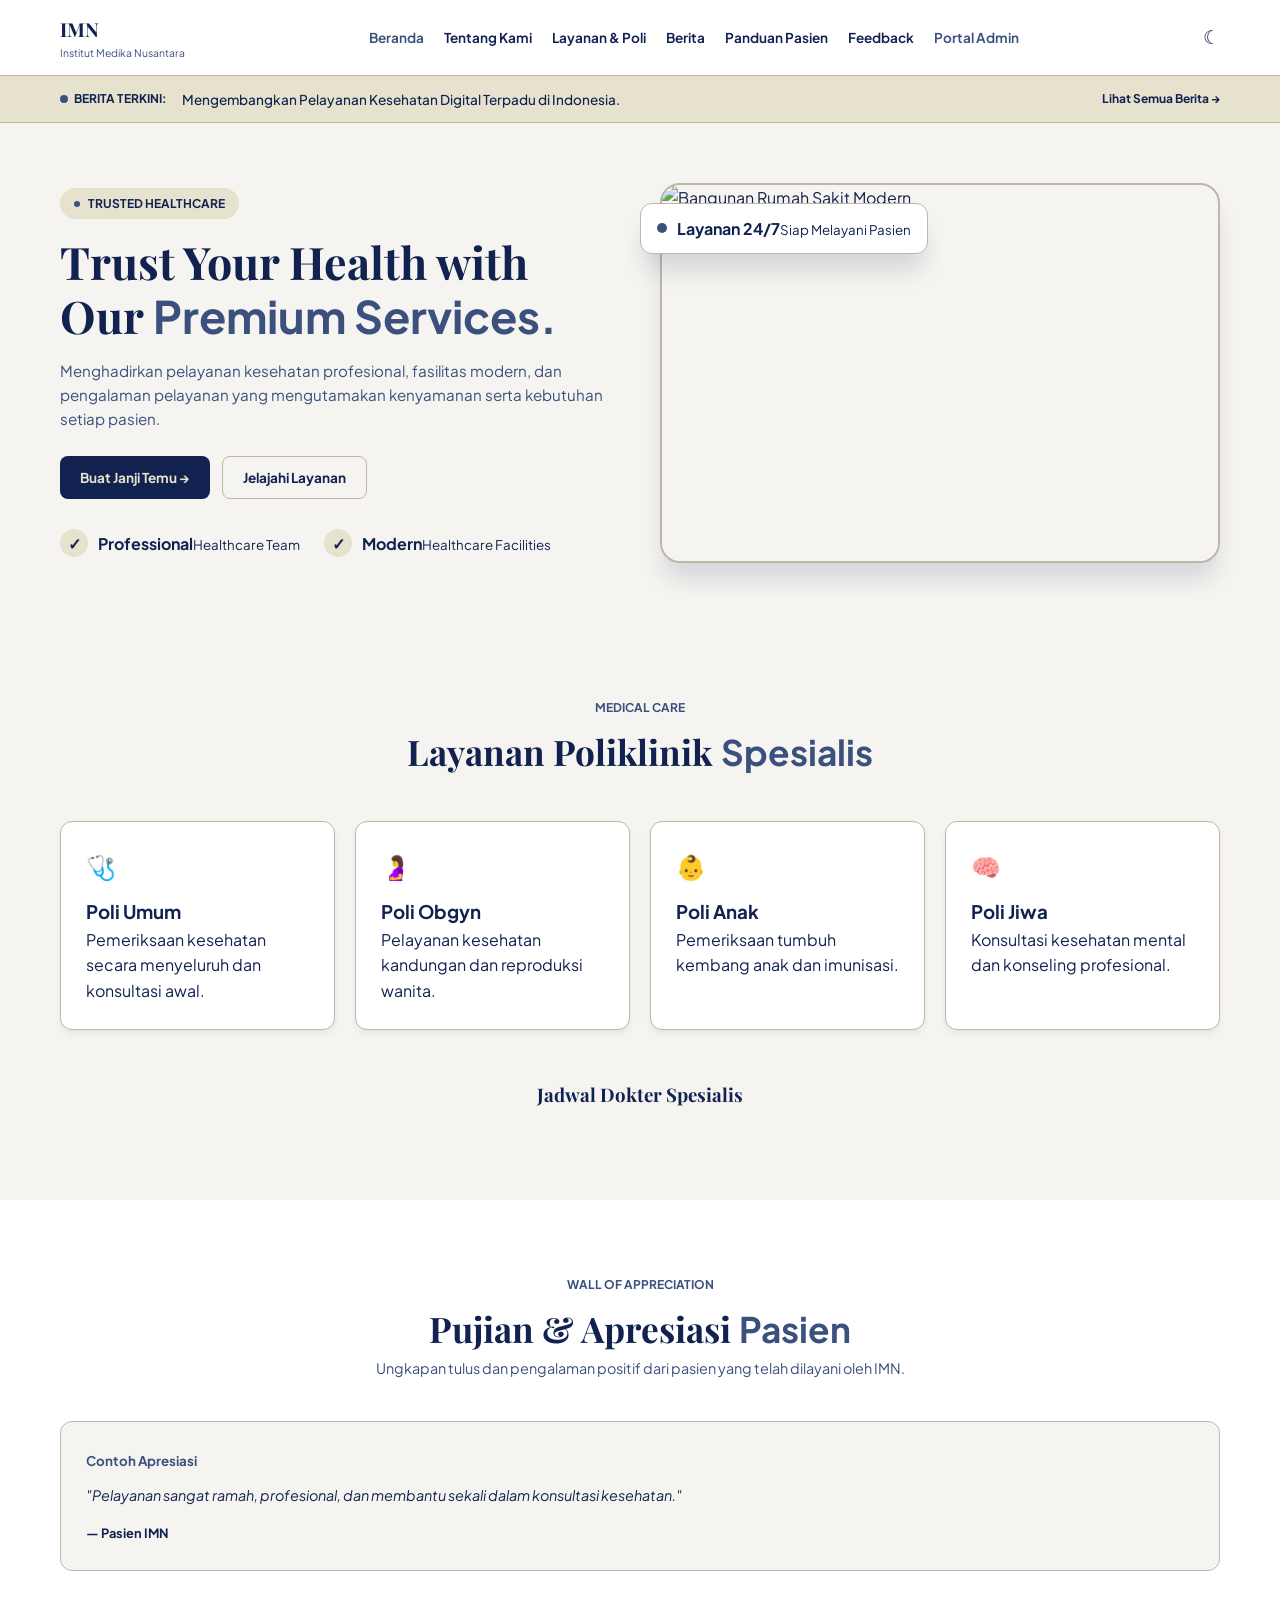
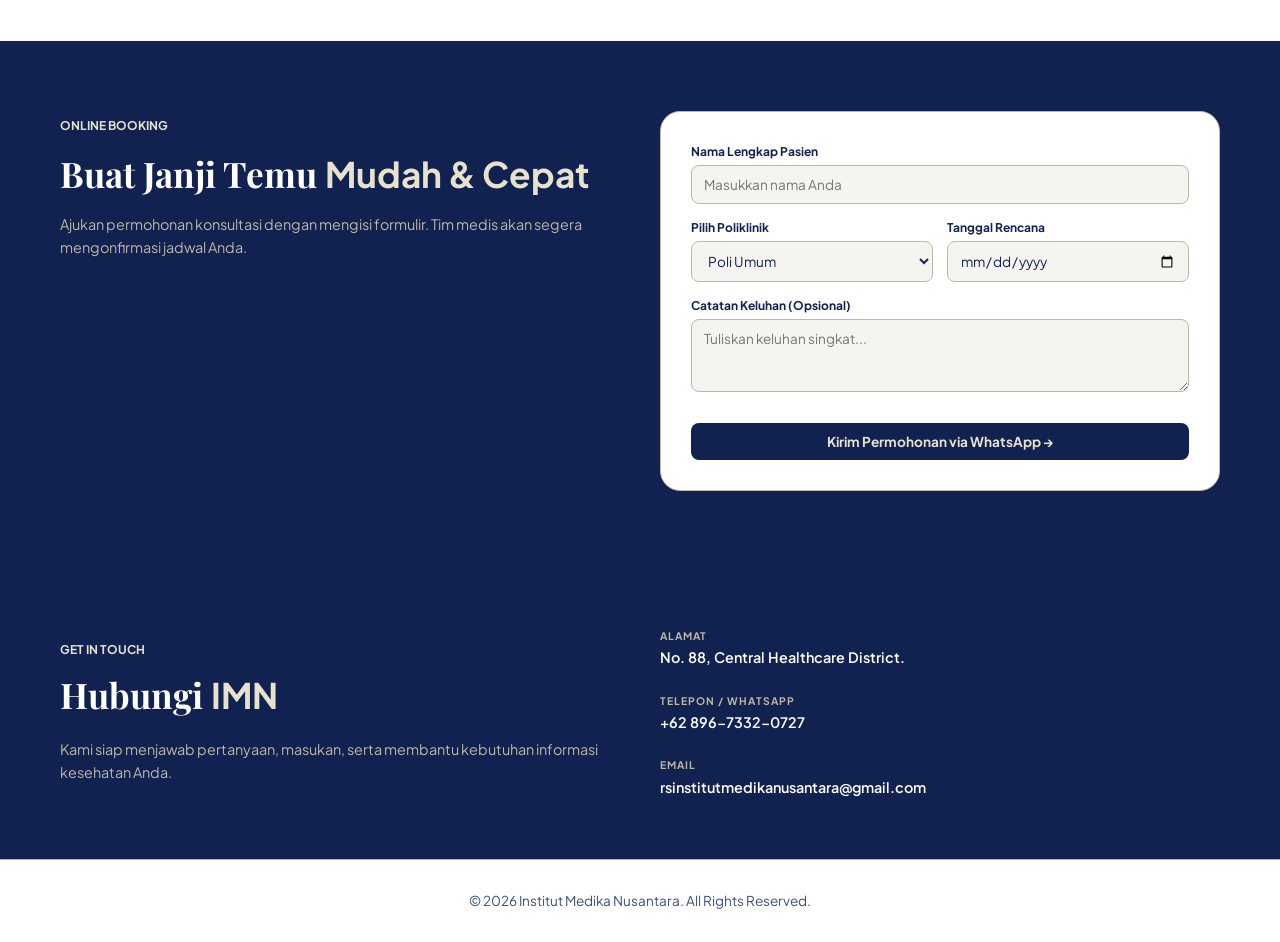
==== commit 6cce3817: "index.html" ====
--- a/index.html
+++ b/index.html
@@ -11,7 +11,7 @@
 </head>
 <body>
 
-    <!-- ANIMASI SAMBUTAN SELAMAT DATANG (SPLASH) -->
+    <!-- SPLASH SCREEN -->
     <div id="welcomeSplash" class="welcome-splash">
         <div class="splash-content">
             <span class="splash-badge">INSTITUT MEDIKA NUSANTARA</span>
@@ -24,9 +24,6 @@
     <header class="site-header">
         <div class="container nav-container">
             <a href="index.html" class="brand">
-                <div class="brand-logo">
-                    <svg width="36" height="36" viewBox="0 0 24 24" fill="none" stroke="#2563eb" stroke-width="2.5" stroke-linecap="round" stroke-linejoin="round"><path d="M12 2v20M2 12h20"/><path d="m4.93 4.93 14.14 14.14"/><path d="m4.93 19.07 14.14-14.14"/></svg>
-                </div>
                 <div class="brand-text">
                     <span class="brand-name">IMN</span>
                     <span class="brand-fullname">Institut Medika Nusantara</span>
@@ -37,10 +34,10 @@
                 <a href="#home" class="nav-link active">Beranda</a>
                 <a href="about.html" class="nav-link">Tentang Kami</a>
                 <a href="#services" class="nav-link">Layanan & Poli</a>
-                <a href="#news" class="nav-link">Berita</a>
+                <a href="news.html" class="nav-link">Berita</a>
                 <a href="guides.html" class="nav-link">Panduan Pasien</a>
                 <a href="feedback.html" class="nav-link">Feedback</a>
-                <a href="admin.html" class="nav-link admin-btn">Portal Admin</a>
+                <a href="admin.html" class="nav-link" style="color: var(--sapphire);">Portal Admin</a>
             </nav>
 
             <div class="nav-actions">
@@ -50,7 +47,7 @@
         </div>
     </header>
 
-    <!-- TICKER BERITA (ANIMASI KANAN-KIRI) -->
+    <!-- TICKER BERITA -->
     <section id="news" class="news-ticker-section">
         <div class="container">
             <div class="ticker-wrapper">
@@ -58,7 +55,7 @@
                     <span class="pulse-dot"></span>
                     <strong>BERITA TERKINI:</strong>
                 </div>
-                <div class="ticker-content" id="newsTickerContent">
+                <div class="ticker-content">
                     <div class="news-track" id="newsTrack">
                         <span class="news-item">Mengembangkan Pelayanan Kesehatan Digital Terpadu di Indonesia.</span>
                     </div>
@@ -86,85 +83,74 @@
                 <div class="hero-trust">
                     <div class="trust-item">
                         <div class="trust-check">✓</div>
-                        <div>
-                            <strong>Professional</strong>
-                            <small>Healthcare Team</small>
-                        </div>
+                        <div><strong>Professional</strong><small>Healthcare Team</small></div>
                     </div>
                     <div class="trust-item">
                         <div class="trust-check">✓</div>
-                        <div>
-                            <strong>Modern</strong>
-                            <small>Healthcare Facilities</small>
-                        </div>
-                    </div>
-                </div>
-            </div>
-
-            <div class="hero-visual reveal">
+                        <div><strong>Modern</strong><small>Healthcare Facilities</small></div>
+                    </div>
+                </div>
+            </div>
+
+            <div class="hero-visual reveal" style="position: relative;">
                 <div class="hero-image-wrapper">
                     <img src="https://images.unsplash.com/photo-1587351021759-3e566b6af7cc?q=80&w=1000&auto=format&fit=crop" alt="Bangunan Rumah Sakit Modern" class="hero-image">
                 </div>
-                <div class="floating-card emergency-card">
+                <div class="floating-card">
                     <div class="status-dot"></div>
-                    <div>
-                        <strong>Layanan 24/7</strong>
-                        <small>Siap Melayani Pasien</small>
-                    </div>
+                    <div><strong>Layanan 24/7</strong><small>Siap Melayani Pasien</small></div>
                 </div>
             </div>
         </div>
     </section>
 
     <!-- LAYANAN & POLIKLINIK -->
-    <section id="services" class="section services-section">
-        <div class="container">
-            <div class="section-heading centered reveal">
-                <span class="section-label">MEDICAL CARE</span>
-                <h2>Layanan Poliklinik <span>Spesialis</span></h2>
-                <p>Didukung oleh tenaga medis berpengalaman untuk menjamin kesehatan Anda dan keluarga.</p>
+    <section id="services" class="section">
+        <div class="container">
+            <div class="section-heading centered reveal" style="text-align: center; margin-bottom: 40px;">
+                <span class="section-label" style="color:var(--sapphire); font-weight:700; font-size:0.75rem; text-transform:uppercase;">MEDICAL CARE</span>
+                <h2 style="font-family:'Playfair Display',serif; font-size:2.2rem; margin-top:6px;">Layanan Poliklinik <span style="color:var(--sapphire);">Spesialis</span></h2>
             </div>
 
             <div class="services-grid reveal">
-                <div class="service-card">
-                    <div class="service-icon">🩺</div>
-                    <h3>Poli Umum</h3>
-                    <p>Pemeriksaan kesehatan secara menyeluruh, diagnosis awal, serta konsultasi kesehatan umum.</p>
-                </div>
-                <div class="service-card">
-                    <div class="service-icon">🤰</div>
-                    <h3>Poli Obgyn</h3>
-                    <p>Pelayanan kesehatan kandungan, konsultasi kehamilan, serta pemeriksaan reproduksi wanita.</p>
-                </div>
-                <div class="service-card">
-                    <div class="service-icon">👶</div>
-                    <h3>Poli Anak</h3>
-                    <p>Pemeriksaan tumbuh kembang anak, imunisasi, dan penanganan penyakit pada anak.</p>
-                </div>
-                <div class="service-card">
-                    <div class="service-icon">🧠</div>
-                    <h3>Poli Jiwa</h3>
-                    <p>Konsultasi kesehatan mental, terapi suportif, serta konseling psikologis profesional.</p>
-                </div>
-            </div>
-
-            <!-- PLACEHOLDER DOKTER DARI ADMIN -->
+                <div class="service-card"><div class="service-icon">🩺</div><h3>Poli Umum</h3><p>Pemeriksaan kesehatan secara menyeluruh dan konsultasi awal.</p></div>
+                <div class="service-card"><div class="service-icon">🤰</div><h3>Poli Obgyn</h3><p>Pelayanan kesehatan kandungan dan reproduksi wanita.</p></div>
+                <div class="service-card"><div class="service-icon">👶</div><h3>Poli Anak</h3><p>Pemeriksaan tumbuh kembang anak dan imunisasi.</p></div>
+                <div class="service-card"><div class="service-icon">🧠</div><h3>Poli Jiwa</h3><p>Konsultasi kesehatan mental dan konseling profesional.</p></div>
+            </div>
+
             <div class="doctor-section reveal" style="margin-top: 50px;">
                 <h3 style="text-align: center; margin-bottom: 20px; font-family:'Playfair Display', serif;">Jadwal Dokter Spesialis</h3>
-                <div class="doctor-placeholder">
-                    <p>Memuat data dokter...</p>
-                </div>
-            </div>
-        </div>
-    </section>
-
-    <!-- JANJI TEMU / APPOINTMENT -->
+                <div class="doctor-placeholder"><p>Memuat data dokter...</p></div>
+            </div>
+        </div>
+    </section>
+
+    <!-- PAPAN APRESIASI -->
+    <section class="section" style="background: var(--white);">
+        <div class="container">
+            <div class="section-heading centered reveal" style="text-align: center; margin-bottom: 40px;">
+                <span class="section-label" style="color:var(--sapphire); font-weight:700; font-size:0.75rem; text-transform:uppercase;">WALL OF APPRECIATION</span>
+                <h2 style="font-family:'Playfair Display',serif; font-size:2.2rem; margin-top:6px;">Pujian & Apresiasi <span style="color:var(--sapphire);">Pasien</span></h2>
+                <p style="color: var(--text-light); font-size: 0.9rem;">Ungkapan tulus dan pengalaman positif dari pasien yang telah dilayani oleh IMN.</p>
+            </div>
+            <div id="appreciationGrid" class="reveal" style="display: grid; grid-template-columns: repeat(auto-fit, minmax(280px, 1fr)); gap: 20px;">
+                <div style="background: var(--ivory); padding: 25px; border-radius: var(--radius-md); border: 1px solid var(--warm-taupe);">
+                    <small style="color: var(--sapphire); font-weight: 700;">Contoh Apresiasi</small>
+                    <p style="font-size: 0.9rem; color: var(--text); font-style: italic; margin: 12px 0;">"Pelayanan sangat ramah, profesional, dan membantu sekali dalam konsultasi kesehatan."</p>
+                    <strong style="font-size: 0.8rem; color: var(--navy-dark);">— Pasien IMN</strong>
+                </div>
+            </div>
+        </div>
+    </section>
+
+    <!-- JANJI TEMU -->
     <section id="appointment" class="section appointment-section">
         <div class="container appointment-container">
             <div class="appointment-intro reveal">
-                <span class="section-label light">ONLINE BOOKING</span>
-                <h2>Buat Janji Temu <span>Mudah & Cepat</span></h2>
-                <p>Ajukan permohonan konsultasi dengan mengisi formulir di bawah ini. Tim medis kami akan segera mengonfirmasi jadwal Anda melalui WhatsApp.</p>
+                <span style="color:var(--champagne); font-weight:700; font-size:0.75rem; text-transform:uppercase;">ONLINE BOOKING</span>
+                <h2 style="font-family:'Playfair Display',serif; font-size:2.2rem; margin:10px 0;">Buat Janji Temu <span style="color:var(--champagne);">Mudah & Cepat</span></h2>
+                <p style="color:#BEB7A7; font-size:0.9rem;">Ajukan permohonan konsultasi dengan mengisi formulir. Tim medis akan segera mengonfirmasi jadwal Anda.</p>
             </div>
 
             <div class="appointment-form reveal">
@@ -190,19 +176,43 @@
                     </div>
                     <div class="form-group">
                         <label>Catatan Keluhan (Opsional)</label>
-                        <textarea id="message" rows="3" placeholder="Tuliskan keluhan singkat Anda..."></textarea>
-                    </div>
-                    <button type="submit" class="btn btn-primary form-submit">Kirim Permohonan via WhatsApp →</button>
+                        <textarea id="message" rows="3" placeholder="Tuliskan keluhan singkat..."></textarea>
+                    </div>
+                    <button type="submit" class="btn btn-primary" style="width:100%; margin-top:10px;">Kirim Permohonan via WhatsApp →</button>
                 </form>
             </div>
         </div>
     </section>
 
+    <!-- BAGIAN KONTAK IMN -->
+    <section id="contact" class="contact-section" style="background: var(--navy-dark); color: var(--white); padding: 60px 0;">
+        <div class="container contact-container" style="display: grid; grid-template-columns: 1fr 1fr; gap: 40px; align-items: center;">
+            <div>
+                <span style="color: var(--champagne); font-size: 0.75rem; font-weight: 700; text-transform: uppercase;">GET IN TOUCH</span>
+                <h2 style="font-family: 'Playfair Display', serif; font-size: 2.2rem; margin-top: 6px; margin-bottom: 15px;">Hubungi <span style="color: var(--champagne);">IMN</span></h2>
+                <p style="color: var(--warm-taupe); font-size: 0.9rem;">Kami siap menjawab pertanyaan, masukan, serta membantu kebutuhan informasi kesehatan Anda.</p>
+            </div>
+            <div class="contact-details" style="display: flex; flex-direction: column; gap: 16px;">
+                <div class="contact-item">
+                    <small style="color: var(--warm-taupe); font-size: 0.65rem; font-weight: 700; letter-spacing: 0.1em;">ALAMAT</small>
+                    <p style="color: var(--white); font-weight: 600; font-size: 0.9rem;">No. 88, Central Healthcare District.</p>
+                </div>
+                <div class="contact-item">
+                    <small style="color: var(--warm-taupe); font-size: 0.65rem; font-weight: 700; letter-spacing: 0.1em;">TELEPON / WHATSAPP</small>
+                    <p style="color: var(--white); font-weight: 600; font-size: 0.9rem;">+62 896-7332-0727</p>
+                </div>
+                <div class="contact-item">
+                    <small style="color: var(--warm-taupe); font-size: 0.65rem; font-weight: 700; letter-spacing: 0.1em;">EMAIL</small>
+                    <p style="color: var(--white); font-weight: 600; font-size: 0.9rem;">rsinstitutmedikanusantara@gmail.com</p>
+                </div>
+            </div>
+        </div>
+    </section>
+
     <!-- FOOTER -->
-    <footer class="site-footer">
-        <div class="container footer-bottom">
-            <p>© 2026 Institut Medika Nusantara. All Rights Reserved.</p>
-            <p style="color: var(--text-light);">Professional & Humanis</p>
+    <footer class="site-footer" style="background:var(--white); padding:30px 0; border-top:1px solid var(--border); text-align:center;">
+        <div class="container">
+            <p style="color:var(--text-light); font-size:0.85rem;">© 2026 Institut Medika Nusantara. All Rights Reserved.</p>
         </div>
     </footer>
 
--- a/style.css
+++ b/style.css
@@ -1,32 +1,36 @@
 /* =========================================================
-   INSTITUT MEDIKA NUSANTARA - PREMIUM CSS
+   INSTITUT MEDIKA NUSANTARA - LUXURY PALETTE (STYLE.CSS)
 ========================================================= */
 
 :root {
-    --navy-dark: #0a192f;
-    --navy: #172a45;
-    --blue-accent: #2563eb;
-    --blue-hover: #1d4ed8;
-    --off-white: #f8fafc;
+    --navy-dark: #112250;    /* Navy Blue */
+    --sapphire: #3B507D;     /* Sapphire */
+    --warm-taupe: #BEB7A7;   /* Warm Taupe */
+    --champagne: #E7E2CE;    /* Champagne */
+    --ivory: #F5F4F0;        /* Ivory (Background Utama) */
+    
     --white: #ffffff;
-    --text: #334155;
-    --text-light: #64748b;
-    --border: #e2e8f0;
-    --shadow-sm: 0 4px 6px -1px rgba(0, 0, 0, 0.05);
-    --shadow-lg: 0 20px 25px -5px rgba(0, 0, 0, 0.1);
+    --text: #112250;
+    --text-light: #3B507D;
+    --border: #BEB7A7;
+    
+    --shadow-sm: 0 4px 6px -1px rgba(17, 34, 80, 0.08);
+    --shadow-lg: 0 20px 25px -5px rgba(17, 34, 80, 0.15);
     --radius-sm: 8px;
     --radius-md: 12px;
     --radius-lg: 20px;
 }
 
 body.dark-mode {
-    --navy-dark: #0f172a;
-    --navy: #1e293b;
-    --off-white: #0b0f19;
-    --white: #111827;
-    --text: #cbd5e1;
-    --text-light: #94a3b8;
-    --border: #1f2937;
+    --navy-dark: #080f22;
+    --sapphire: #112250;
+    --warm-taupe: #333d52;
+    --champagne: #1e293b;
+    --ivory: #0d1527;
+    --white: #162238;
+    --text: #F5F4F0;
+    --text-light: #BEB7A7;
+    --border: #3B507D;
 }
 
 * {
@@ -38,19 +42,60 @@
 }
 
 body {
-    background-color: var(--off-white);
+    background-color: var(--ivory);
     color: var(--text);
     line-height: 1.6;
+    overflow-x: hidden;
 }
 
 .container {
     width: 100%;
     max-width: 1200px;
     margin: 0 auto;
-    padding: 0 24px;
-}
-
-/* Header & Nav */
+    padding: 0 20px;
+}
+
+/* SPLASH SCREEN */
+.welcome-splash {
+    position: fixed;
+    top: 0;
+    left: 0;
+    width: 100vw;
+    height: 100vh;
+    background: var(--navy-dark);
+    color: var(--white);
+    display: flex;
+    align-items: center;
+    justify-content: center;
+    text-align: center;
+    z-index: 9999;
+    animation: fadeOutSplash 1s forwards;
+    animation-delay: 2s;
+}
+
+.splash-badge {
+    color: var(--champagne);
+    font-size: 0.75rem;
+    font-weight: 700;
+    letter-spacing: 0.15em;
+    display: block;
+    margin-bottom: 10px;
+}
+
+.splash-title {
+    font-family: 'Playfair Display', serif;
+    font-size: 2.2rem;
+    line-height: 1.3;
+}
+
+.splash-title span { color: var(--champagne); }
+.splash-sub { color: var(--warm-taupe); font-size: 0.9rem; margin-top: 10px; }
+
+@keyframes fadeOutSplash {
+    to { opacity: 0; visibility: hidden; }
+}
+
+/* HEADER & NAV */
 .site-header {
     background: var(--white);
     border-bottom: 1px solid var(--border);
@@ -63,25 +108,14 @@
     display: flex;
     align-items: center;
     justify-content: space-between;
-    height: 80px;
+    height: 75px;
 }
 
 .brand {
     display: flex;
     align-items: center;
-    gap: 12px;
+    gap: 10px;
     text-decoration: none;
-}
-
-.brand-logo img {
-    width: 40px;
-    height: 40px;
-    object-fit: contain;
-}
-
-.brand-text {
-    display: flex;
-    flex-direction: column;
 }
 
 .brand-name {
@@ -91,38 +125,29 @@
     color: var(--navy-dark);
 }
 
-body.dark-mode .brand-name {
-    color: var(--white);
-}
+body.dark-mode .brand-name { color: var(--white); }
 
 .brand-fullname {
-    font-size: 0.7rem;
+    font-size: 0.65rem;
     color: var(--text-light);
-    letter-spacing: 0.05em;
+    display: block;
 }
 
 .main-nav {
     display: flex;
-    gap: 30px;
+    gap: 20px;
+    align-items: center;
 }
 
 .nav-link {
     text-decoration: none;
     color: var(--text);
-    font-size: 0.9rem;
-    font-weight: 600;
+    font-size: 0.85rem;
+    font-weight: 650;
     transition: color 0.2s;
 }
 
-.nav-link:hover, .nav-link.active {
-    color: var(--blue-accent);
-}
-
-.nav-actions {
-    display: flex;
-    align-items: center;
-    gap: 16px;
-}
+.nav-link:hover, .nav-link.active { color: var(--sapphire); }
 
 .theme-toggle, .menu-toggle {
     background: none;
@@ -132,61 +157,75 @@
     color: var(--text);
 }
 
-.menu-toggle {
-    display: none;
-}
-
-/* Buttons */
-.btn {
-    display: inline-flex;
-    align-items: center;
-    justify-content: center;
-    gap: 8px;
-    padding: 12px 24px;
-    border-radius: var(--radius-sm);
-    font-weight: 700;
-    font-size: 0.9rem;
+.menu-toggle { display: none; }
+
+/* TICKER BERITA */
+.news-ticker-section {
+    background: var(--champagne);
+    padding: 10px 0;
+    border-bottom: 1px solid var(--warm-taupe);
+}
+
+.ticker-wrapper {
+    display: flex;
+    align-items: center;
+    gap: 15px;
+    overflow: hidden;
+}
+
+.ticker-header {
+    display: flex;
+    align-items: center;
+    gap: 6px;
+    white-space: nowrap;
+    font-size: 0.75rem;
+    color: var(--navy-dark);
+}
+
+.pulse-dot {
+    width: 8px;
+    height: 8px;
+    background: var(--sapphire);
+    border-radius: 50%;
+}
+
+.ticker-content {
+    flex: 1;
+    overflow: hidden;
+    white-space: nowrap;
+}
+
+.news-track {
+    display: inline-block;
+    animation: marquee 20s linear infinite alternate;
+    font-size: 0.85rem;
+    color: var(--navy-dark);
+    font-weight: 500;
+}
+
+@keyframes marquee {
+    0% { transform: translateX(0%); }
+    100% { transform: translateX(-40%); }
+}
+
+.btn-news-all {
+    font-size: 0.75rem;
+    font-weight: 700;
+    color: var(--navy-dark);
     text-decoration: none;
-    transition: all 0.3s cubic-bezier(0.16, 1, 0.3, 1);
-}
-
-.btn-primary {
-    background: var(--blue-accent);
-    color: var(--white);
-    border: none;
-}
-
-.btn-primary:hover {
-    background: var(--blue-hover);
-    transform: translateY(-2px);
-    box-shadow: 0 4px 12px rgba(37, 99, 235, 0.3);
-}
-
-.btn-outline {
-    background: transparent;
-    color: var(--text);
-    border: 1px solid var(--border);
-}
-
-.btn-outline:hover {
-    border-color: var(--blue-accent);
-    color: var(--blue-accent);
-}
-
-.btn:active {
-    transform: scale(0.96);
-}
-
-/* Hero Section */
+    white-space: nowrap;
+}
+
+/* HERO SECTION */
 .hero-fullscreen {
-    padding: 80px 0;
-    background: var(--white);
+    padding: 60px 0;
+    background: var(--ivory);
 }
 
 .hero-container {
     display: grid;
     grid-template-columns: 1fr 1fr;
-    gap: 50px;
+    gap: 40px;
     align-items: center;
 }
 
@@ -195,898 +234,188 @@
     align-items: center;
     gap: 8px;
     padding: 6px 14px;
-    background: #eef2ff;
-    color: var(--blue-accent);
+    background: var(--champagne);
+    color: var(--navy-dark);
     border-radius: 999px;
     font-size: 0.75rem;
     font-weight: 700;
-    margin-bottom: 20px;
-}
-
-.pill-dot {
-    width: 6px;
-    height: 6px;
-    background: var(--blue-accent);
-    border-radius: 50%;
-}
+    margin-bottom: 16px;
+}
+
+.pill-dot { width: 6px; height: 6px; background: var(--sapphire); border-radius: 50%; }
 
 .hero-content h1 {
     font-family: 'Playfair Display', serif;
-    font-size: 3.2rem;
+    font-size: 2.8rem;
     line-height: 1.2;
     color: var(--navy-dark);
-    margin-bottom: 20px;
-}
-
-body.dark-mode .hero-content h1 {
-    color: var(--white);
-}
-
-.highlight-text {
-    color: var(--blue-accent);
-    display: block;
-}
+    margin-bottom: 16px;
+}
+
+body.dark-mode .hero-content h1 { color: var(--white); }
+.highlight-text { color: var(--sapphire); }
 
 .hero-description {
     color: var(--text-light);
-    font-size: 1.05rem;
-    margin-bottom: 30px;
-}
-
-.hero-actions {
-    display: flex;
-    gap: 16px;
-    margin-bottom: 40px;
-}
-
-.hero-trust {
-    display: flex;
-    gap: 30px;
-}
-
-.trust-item {
-    display: flex;
-    align-items: center;
-    gap: 12px;
-}
-
+    font-size: 0.95rem;
+    margin-bottom: 24px;
+}
+
+.hero-actions { display: flex; gap: 12px; margin-bottom: 30px; }
+.hero-trust { display: flex; gap: 24px; }
+.trust-item { display: flex; align-items: center; gap: 10px; }
 .trust-check {
-    width: 32px;
-    height: 32px;
-    background: #eef2ff;
-    color: var(--blue-accent);
+    width: 28px;
+    height: 28px;
+    background: var(--champagne);
+    color: var(--navy-dark);
     border-radius: 50%;
     display: flex;
     align-items: center;
     justify-content: center;
     font-weight: 700;
-}
-
-.trust-item strong {
-    display: block;
-    font-size: 0.9rem;
-    color: var(--navy-dark);
-}
-
-body.dark-mode .trust-item strong {
-    color: var(--white);
-}
-
-.trust-item small {
-    font-size: 0.75rem;
-    color: var(--text-light);
-}
-
-.hero-visual {
-    position: relative;
 }
 
 .hero-image-wrapper {
     border-radius: var(--radius-lg);
     overflow: hidden;
     box-shadow: var(--shadow-lg);
-    height: 450px;
-}
-
-.hero-image {
-    width: 100%;
-    height: 100%;
-    object-fit: cover;
-}
+    height: 380px;
+    border: 2px solid var(--warm-taupe);
+}
+
+.hero-image { width: 100%; height: 100%; object-fit: cover; }
 
 .floating-card {
     position: absolute;
+    top: 20px;
+    left: -20px;
     background: var(--white);
-    padding: 16px 20px;
+    padding: 12px 16px;
     border-radius: var(--radius-md);
     box-shadow: var(--shadow-lg);
     display: flex;
     align-items: center;
-    gap: 12px;
+    gap: 10px;
     border: 1px solid var(--border);
 }
 
-.emergency-card {
-    top: 30px;
-    left: -30px;
-}
-
-.healthcare-card {
-    bottom: 30px;
-    right: -30px;
-}
-
-.status-dot {
-    width: 10px;
-    height: 10px;
-    background: #10b981;
-    border-radius: 50%;
-    box-shadow: 0 0 0 4px rgba(16, 185, 129, 0.2);
-}
-
-.healthcare-icon {
-    width: 36px;
-    height: 36px;
-    background: #eef2ff;
-    color: var(--blue-accent);
-    border-radius: 50%;
-    display: flex;
+.status-dot { width: 10px; height: 10px; background: var(--sapphire); border-radius: 50%; }
+
+/* BUTTONS */
+.btn {
+    display: inline-flex;
     align-items: center;
     justify-content: center;
-    font-weight: 700;
-}
-
-/* Quick Access */
-.quick-access {
-    background: var(--off-white);
-    padding: 40px 0;
-}
-
-.quick-access-grid {
-    display: grid;
-    grid-template-columns: repeat(4, 1fr);
-    gap: 20px;
-}
-
-.quick-card {
-    background: var(--white);
-    padding: 24px;
-    border-radius: var(--radius-md);
-    border: 1px solid var(--border);
+    padding: 10px 20px;
+    border-radius: var(--radius-sm);
+    font-weight: 700;
+    font-size: 0.85rem;
     text-decoration: none;
-    display: flex;
-    align-items: center;
-    gap: 16px;
-    box-shadow: var(--shadow-sm);
-    transition: all 0.3s cubic-bezier(0.16, 1, 0.3, 1);
-}
-
-.quick-card:hover {
-    transform: translateY(-4px);
-    box-shadow: var(--shadow-lg);
-    border-color: var(--blue-accent);
-}
-
-.quick-icon {
-    font-size: 1.5rem;
-    color: var(--blue-accent);
-}
-
-.quick-card strong {
-    display: block;
-    color: var(--navy-dark);
-    font-size: 0.95rem;
-    margin-bottom: 2px;
-}
-
-body.dark-mode .quick-card strong {
-    color: var(--white);
-}
-
-.quick-card small {
-    color: var(--text-light);
-    font-size: 0.75rem;
-}
-
-.quick-card .arrow {
-    margin-left: auto;
-    color: var(--text-light);
-}
-
-/* Sections */
-.section {
-    padding: 90px 0;
-}
-
-.section-label {
-    font-size: 0.7rem;
-    font-weight: 700;
-    letter-spacing: 0.1em;
-    color: var(--blue-accent);
-    text-transform: uppercase;
-    display: block;
-    margin-bottom: 8px;
-}
-
-.section-heading {
-    display: flex;
-    justify-content: space-between;
-    align-items: flex-end;
-    margin-bottom: 50px;
-}
-
-.section-heading.centered {
-    text-align: center;
-    display: block;
-    max-width: 600px;
-    margin: 0 auto 50px auto;
-}
-
-.section-heading h2 {
-    font-family: 'Playfair Display', serif;
-    font-size: 2.5rem;
-    color: var(--navy-dark);
-    line-height: 1.2;
-}
-
-body.dark-mode .section-heading h2 {
-    color: var(--white);
-}
-
-.section-heading h2 span {
-    color: var(--blue-accent);
-}
-
-.section-heading p {
-    color: var(--text-light);
-    max-width: 450px;
-}
-
-/* About */
-.about-grid {
-    display: grid;
-    grid-template-columns: 1fr 1fr;
-    gap: 60px;
-    align-items: center;
-}
-
-.about-visual {
-    position: relative;
-}
-
-.about-image-card {
-    border-radius: var(--radius-lg);
-    overflow: hidden;
-    height: 420px;
-    box-shadow: var(--shadow-lg);
-}
-
-.about-image-card img {
-    width: 100%;
-    height: 100%;
-    object-fit: cover;
-}
-
-.experience-card {
-    position: absolute;
-    bottom: -20px;
-    right: -20px;
-    background: var(--white);
-    padding: 24px;
-    border-radius: var(--radius-md);
-    box-shadow: var(--shadow-lg);
-    border: 1px solid var(--border);
-}
-
-.exp-badge {
-    color: var(--blue-accent);
-    font-weight: 700;
-    font-size: 1.2rem;
-}
-
-.section-content h2 {
-    font-family: 'Playfair Display', serif;
-    font-size: 2.5rem;
-    color: var(--navy-dark);
-    margin-bottom: 20px;
-    line-height: 1.2;
-}
-
-body.dark-mode .section-content h2 {
-    color: var(--white);
-}
-
-.section-content h2 span {
-    color: var(--blue-accent);
-}
-
-.section-content p {
-    color: var(--text-light);
-    margin-bottom: 20px;
-}
-
-.text-link {
-    display: inline-flex;
-    align-items: center;
-    gap: 6px;
-    color: var(--blue-accent);
-    font-weight: 700;
-    text-decoration: none;
-    margin-top: 10px;
-}
-
-/* Services */
-.services-grid {
-    display: grid;
-    grid-template-columns: repeat(4, 1fr);
-    gap: 24px;
-}
-
+    transition: all 0.3s ease;
+}
+
+.btn-primary { background: var(--navy-dark); color: var(--champagne); border: none; }
+.btn-primary:hover { background: var(--sapphire); }
+.btn-outline { background: transparent; color: var(--navy-dark); border: 1px solid var(--warm-taupe); }
+
+/* SERVICES */
+.section { padding: 70px 0; }
+.services-grid { display: grid; grid-template-columns: repeat(4, 1fr); gap: 20px; }
 .service-card {
     background: var(--white);
-    padding: 35px 25px;
+    padding: 25px;
     border-radius: var(--radius-md);
-    border: 1px solid var(--border);
+    border: 1px solid var(--warm-taupe);
     box-shadow: var(--shadow-sm);
-    transition: all 0.3s cubic-bezier(0.16, 1, 0.3, 1);
-    position: relative;
-    overflow: hidden;
-}
-
-.service-card:hover {
-    transform: translateY(-6px);
-    box-shadow: var(--shadow-lg);
-    border-color: var(--blue-accent);
-}
-
-.service-number {
-    font-size: 0.75rem;
-    font-weight: 700;
-    color: var(--text-light);
-    display: block;
-    margin-bottom: 20px;
-}
-
-.service-icon {
-    width: 48px;
-    height: 48px;
-    background: #eef2ff;
-    color: var(--blue-accent);
-    border-radius: var(--radius-sm);
-    display: flex;
-    align-items: center;
-    justify-content: center;
-    font-size: 1.2rem;
-    margin-bottom: 20px;
-}
-
-.service-card h3 {
-    font-family: 'Playfair Display', serif;
-    font-size: 1.3rem;
-    color: var(--navy-dark);
-    margin-bottom: 10px;
-}
-
-body.dark-mode .service-card h3 {
-    color: var(--white);
-}
-
-.service-card p {
-    color: var(--text-light);
-    font-size: 0.9rem;
-    margin-bottom: 20px;
-}
-
-.service-link {
-    font-size: 0.85rem;
-    font-weight: 700;
-    color: var(--blue-accent);
-    text-decoration: none;
-}
-
-/* Doctors */
-.doctor-placeholder {
-    background: var(--white);
-    border: 2px dashed var(--border);
-    border-radius: var(--radius-lg);
-    padding: 60px;
-    text-align: center;
-    max-width: 600px;
-    margin: 0 auto;
-}
-
-.placeholder-icon {
-    width: 60px;
-    height: 60px;
-    background: #eef2ff;
-    color: var(--blue-accent);
-    border-radius: 50%;
-    display: flex;
-    align-items: center;
-    justify-content: center;
-    font-size: 1.5rem;
-    margin: 0 auto 20px auto;
-}
-
-.doctor-placeholder h3 {
-    font-family: 'Playfair Display', serif;
-    font-size: 1.5rem;
-    color: var(--navy-dark);
-    margin-bottom: 8px;
-}
-
-body.dark-mode .doctor-placeholder h3 {
-    color: var(--white);
-}
-
-.doctor-placeholder p {
-    color: var(--text-light);
-}
-
-/* Facilities */
-.facilities-grid {
-    display: grid;
-    grid-template-columns: repeat(3, 1fr);
-    grid-template-rows: repeat(2, 240px);
-    gap: 24px;
-}
-
-.facility-card {
-    position: relative;
-    border-radius: var(--radius-md);
-    overflow: hidden;
-    box-shadow: var(--shadow-sm);
-}
-
-.facility-card.large {
-    grid-column: span 2;
-    grid-row: span 2;
-}
-
-.facility-card img {
-    width: 100%;
-    height: 100%;
-    object-fit: cover;
-    transition: transform 0.5s ease;
-}
-
-.facility-card:hover img {
-    transform: scale(1.05);
-}
-
-.facility-overlay {
-    position: absolute;
-    bottom: 0;
-    left: 0;
-    width: 100%;
-    padding: 25px;
-    background: linear-gradient(to top, rgba(10, 25, 47, 0.9), transparent);
-    color: var(--white);
-}
-
-.facility-overlay span {
-    font-size: 0.75rem;
-    font-weight: 700;
-    color: var(--blue-accent);
-    display: block;
-    margin-bottom: 4px;
-}
-
-.facility-overlay h3 {
-    font-family: 'Playfair Display', serif;
-    font-size: 1.3rem;
-}
-
-/* Appointment */
-.appointment-section {
-    background: var(--navy-dark);
-    color: var(--white);
-}
-
-.appointment-container {
-    display: grid;
-    grid-template-columns: 1fr 1fr;
-    gap: 60px;
-    align-items: center;
-}
-
-.section-label.light {
-    color: #60a5fa;
-}
-
-.appointment-intro h2 {
-    font-family: 'Playfair Display', serif;
-    font-size: 2.5rem;
-    color: var(--white);
-    margin-bottom: 20px;
-}
-
-.appointment-intro h2 span {
-    color: #60a5fa;
-}
-
-.appointment-intro p {
-    color: #94a3b8;
-    margin-bottom: 30px;
-}
-
-.appointment-benefits {
-    display: flex;
-    flex-direction: column;
-    gap: 12px;
-}
-
-.appointment-benefits div {
-    display: flex;
-    align-items: center;
-    gap: 10px;
-    font-size: 0.95rem;
-}
-
-.check-icon {
-    color: #10b981;
-    font-weight: 700;
-}
-
+}
+.service-icon { font-size: 1.5rem; margin-bottom: 12px; }
+
+/* APPOINTMENT FORM */
+.appointment-section { background: var(--navy-dark); color: var(--white); }
+.appointment-container { display: grid; grid-template-columns: 1fr 1fr; gap: 40px; }
 .appointment-form {
     background: var(--white);
-    padding: 40px;
+    padding: 30px;
     border-radius: var(--radius-lg);
     color: var(--text);
-    box-shadow: var(--shadow-lg);
-}
-
-body.dark-mode .appointment-form {
-    background: var(--navy);
-    color: var(--white);
-}
-
-.form-header {
-    margin-bottom: 24px;
-}
-
-.form-header span {
-    font-size: 0.65rem;
-    font-weight: 700;
-    letter-spacing: 0.1em;
-    color: var(--blue-accent);
-}
-
-.form-header h3 {
-    font-family: 'Playfair Display', serif;
-    font-size: 1.5rem;
-    color: var(--navy-dark);
-    margin-top: 4px;
-}
-
-body.dark-mode .form-header h3 {
-    color: var(--white);
-}
-
-.form-group {
-    margin-bottom: 16px;
-}
-
-.form-group label {
-    display: block;
-    font-size: 0.75rem;
-    font-weight: 700;
-    margin-bottom: 6px;
-    color: var(--text);
-}
-
-body.dark-mode .form-group label {
-    color: var(--text-light);
-}
+    border: 1px solid var(--warm-taupe);
+}
+
+body.dark-mode .appointment-form { background: var(--navy); color: var(--white); }
+
+.form-group { margin-bottom: 14px; }
+.form-group label { display: block; font-size: 0.75rem; font-weight: 700; margin-bottom: 4px; color: var(--navy-dark); }
+body.dark-mode .form-group label { color: var(--champagne); }
 
 .form-group input, .form-group select, .form-group textarea {
     width: 100%;
-    padding: 12px 14px;
-    border: 1px solid var(--border);
+    padding: 10px 12px;
+    border: 1px solid var(--warm-taupe);
     border-radius: var(--radius-sm);
-    background: var(--off-white);
+    font-size: 0.85rem;
+    background: var(--ivory);
     color: var(--text);
-    font-size: 0.9rem;
-}
-
-.form-row {
-    display: grid;
-    grid-template-columns: 1fr 1fr;
-    gap: 16px;
-}
-
-.form-submit {
+}
+
+.form-row { display: grid; grid-template-columns: 1fr 1fr; gap: 14px; }
+
+/* MODAL APRESIASI */
+.modal-overlay {
+    position: fixed;
+    top: 0;
+    left: 0;
+    width: 100vw;
+    height: 100vh;
+    background: rgba(17, 34, 80, 0.85);
+    display: flex;
+    align-items: center;
+    justify-content: center;
+    z-index: 9999;
+    padding: 20px;
+}
+
+.modal-card {
+    background: var(--ivory);
+    max-width: 480px;
     width: 100%;
-    margin-top: 10px;
-}
-
-/* Information Center */
-.information-grid {
-    display: grid;
-    grid-template-columns: repeat(3, 1fr);
-    gap: 24px;
-}
-
-.information-card {
-    background: var(--white);
-    padding: 35px;
-    border-radius: var(--radius-md);
-    border: 1px solid var(--border);
-    box-shadow: var(--shadow-sm);
-    display: flex;
-    flex-direction: column;
-    justify-content: space-between;
-}
-
-.info-tag {
-    font-size: 0.65rem;
-    font-weight: 700;
-    padding: 4px 10px;
-    background: #eef2ff;
-    color: var(--blue-accent);
-    border-radius: 999px;
-    width: fit-content;
-    display: inline-block;
-    margin-bottom: 20px;
-}
-
-.information-card h3 {
-    font-family: 'Playfair Display', serif;
-    font-size: 1.4rem;
-    color: var(--navy-dark);
-    margin-bottom: 10px;
-}
-
-body.dark-mode .information-card h3 {
-    color: var(--white);
-}
-
-.information-card p {
-    color: var(--text-light);
-    font-size: 0.9rem;
-    margin-bottom: 25px;
-}
-
-.information-card a {
-    font-size: 0.85rem;
-    font-weight: 700;
-    color: var(--blue-accent);
-    text-decoration: none;
-}
-
-/* FAQ */
-.faq-container {
-    display: grid;
-    grid-template-columns: 1fr 1.5fr;
-    gap: 60px;
-}
-
-.faq-intro h2 {
-    font-family: 'Playfair Display', serif;
-    font-size: 2.5rem;
-    color: var(--navy-dark);
-    margin-bottom: 15px;
-}
-
-body.dark-mode .faq-intro h2 {
-    color: var(--white);
-}
-
-.faq-intro h2 span {
-    color: var(--blue-accent);
-}
-
-.faq-intro p {
-    color: var(--text-light);
-}
-
-.faq-list details {
-    background: var(--white);
-    border: 1px solid var(--border);
-    border-radius: var(--radius-sm);
-    margin-bottom: 12px;
-    padding: 20px;
-}
-
-.faq-list summary {
-    font-weight: 700;
-    color: var(--navy-dark);
-    cursor: pointer;
-    display: flex;
-    justify-content: space-between;
-    align-items: center;
-}
-
-body.dark-mode .faq-list summary {
-    color: var(--white);
-}
-
-.faq-list details p {
-    color: var(--text-light);
-    margin-top: 12px;
-    font-size: 0.9rem;
-}
-
-/* Contact */
-.contact-section {
-    background: var(--navy-dark);
-    color: var(--white);
-    padding: 80px 0;
-}
-
-.contact-container {
-    display: grid;
-    grid-template-columns: 1fr 1fr;
-    gap: 60px;
-}
-
-.contact-content h2 {
-    font-family: 'Playfair Display', serif;
-    font-size: 2.5rem;
-    color: var(--white);
-    margin-bottom: 15px;
-}
-
-.contact-content h2 span {
-    color: #60a5fa;
-}
-
-.contact-content p {
-    color: #94a3b8;
-}
-
-.contact-details {
-    display: flex;
-    flex-direction: column;
-    gap: 20px;
-}
-
-.contact-item {
-    display: flex;
-    align-items: flex-start;
-    gap: 16px;
-}
-
-.contact-icon {
-    width: 40px;
-    height: 40px;
-    background: rgba(255, 255, 255, 0.05);
-    border: 1px solid rgba(255, 255, 255, 0.1);
-    border-radius: var(--radius-sm);
-    display: flex;
-    align-items: center;
-    justify-content: center;
-    color: #60a5fa;
-    font-size: 1.1rem;
-}
-
-.contact-item small {
-    font-size: 0.65rem;
-    font-weight: 700;
-    color: #94a3b8;
-    letter-spacing: 0.1em;
-}
-
-.contact-item p {
-    color: var(--white);
-    font-weight: 600;
-    font-size: 0.95rem;
-    margin-top: 2px;
-}
-
-/* Footer */
-.site-footer {
-    background: var(--white);
-    border-top: 1px solid var(--border);
-    padding: 60px 0 30px 0;
-}
-
-.footer-container {
-    display: flex;
-    justify-content: space-between;
-    margin-bottom: 40px;
-}
-
-.footer-brand p {
-    color: var(--text-light);
-    font-size: 0.85rem;
-    margin-top: 15px;
-}
-
-.footer-links {
-    display: flex;
-    gap: 60px;
-}
-
-.footer-links h4 {
-    font-size: 0.85rem;
-    font-weight: 700;
-    color: var(--navy-dark);
-    margin-bottom: 15px;
-    text-transform: uppercase;
-    letter-spacing: 0.05em;
-}
-
-body.dark-mode .footer-links h4 {
-    color: var(--white);
-}
-
-.footer-links div {
-    display: flex;
-    flex-direction: column;
-    gap: 10px;
-}
-
-.footer-links a {
-    color: var(--text-light);
-    text-decoration: none;
-    font-size: 0.85rem;
-    transition: color 0.2s;
-}
-
-.footer-links a:hover {
-    color: var(--blue-accent);
-}
-
-.footer-bottom {
-    display: flex;
-    justify-content: space-between;
-    padding-top: 30px;
-    border-top: 1px solid var(--border);
-    color: var(--text-light);
-    font-size: 0.8rem;
-}
-
-/* Shimmer Loading & Micro-Interactions */
-@keyframes shimmer {
-    0% { background-position: -200% 0; }
-    100% { background-position: 200% 0; }
-}
-
-.skeleton-shimmer {
-    background: linear-gradient(90deg, #f0f0f0 25%, #e0e0e0 50%, #f0f0f0 75%);
-    background-size: 200% 100%;
-    animation: shimmer 1.5s infinite;
-    border-radius: var(--radius-sm);
-}
-
-.service-card:hover, .quick-card:hover, .facility-card:hover {
-    transform: translateY(-6px);
+    padding: 30px;
+    border-radius: var(--radius-lg);
+    text-align: center;
     box-shadow: var(--shadow-lg);
-}
-
-/* Responsive */
-@media (max-width: 968px) {
-    .hero-container, .about-grid, .appointment-container, .contact-container, .faq-container, .footer-container {
+    border: 1px solid var(--warm-taupe);
+}
+
+.modal-icon { font-size: 2.5rem; margin-bottom: 10px; }
+
+/* ANIMASI DUAL-DIRECTION */
+.reveal { opacity: 0; transform: translateY(40px); transition: all 0.6s ease-out; }
+.reveal.active-up { opacity: 1; transform: translateY(0); }
+.reveal.active-down { opacity: 0; transform: translateY(-40px); }
+
+/* RESPONSIVE HP */
+@media (max-width: 768px) {
+    .hero-container, .appointment-container, .contact-container {
         grid-template-columns: 1fr;
-        gap: 40px;
+        gap: 30px;
     }
+    .hero-content h1 { font-size: 2rem; }
+    .services-grid { grid-template-columns: 1fr 1fr; }
+    
     .main-nav {
         display: none;
         position: absolute;
-        top: 80px;
+        top: 75px;
         left: 0;
         width: 100%;
         background: var(--white);
         flex-direction: column;
-        padding: 24px;
+        padding: 20px;
+        box-shadow: var(--shadow-lg);
         border-bottom: 1px solid var(--border);
-        box-shadow: var(--shadow-lg);
+        gap: 15px;
     }
-    .main-nav.open {
-        display: flex;
-    }
-    .menu-toggle {
-        display: block;
-    }
-    .quick-access-grid, .services-grid, .information-grid {
-        grid-template-columns: 1fr 1fr;
-    }
-    .facilities-grid {
-        grid-template-columns: 1fr;
-        grid-template-rows: auto;
-    }
-    .facility-card.large {
-        grid-column: span 1;
-    }
-}
+    .main-nav.open { display: flex; }
+    .menu-toggle { display: block; }
+    .form-row { grid-template-columns: 1fr; }
+}
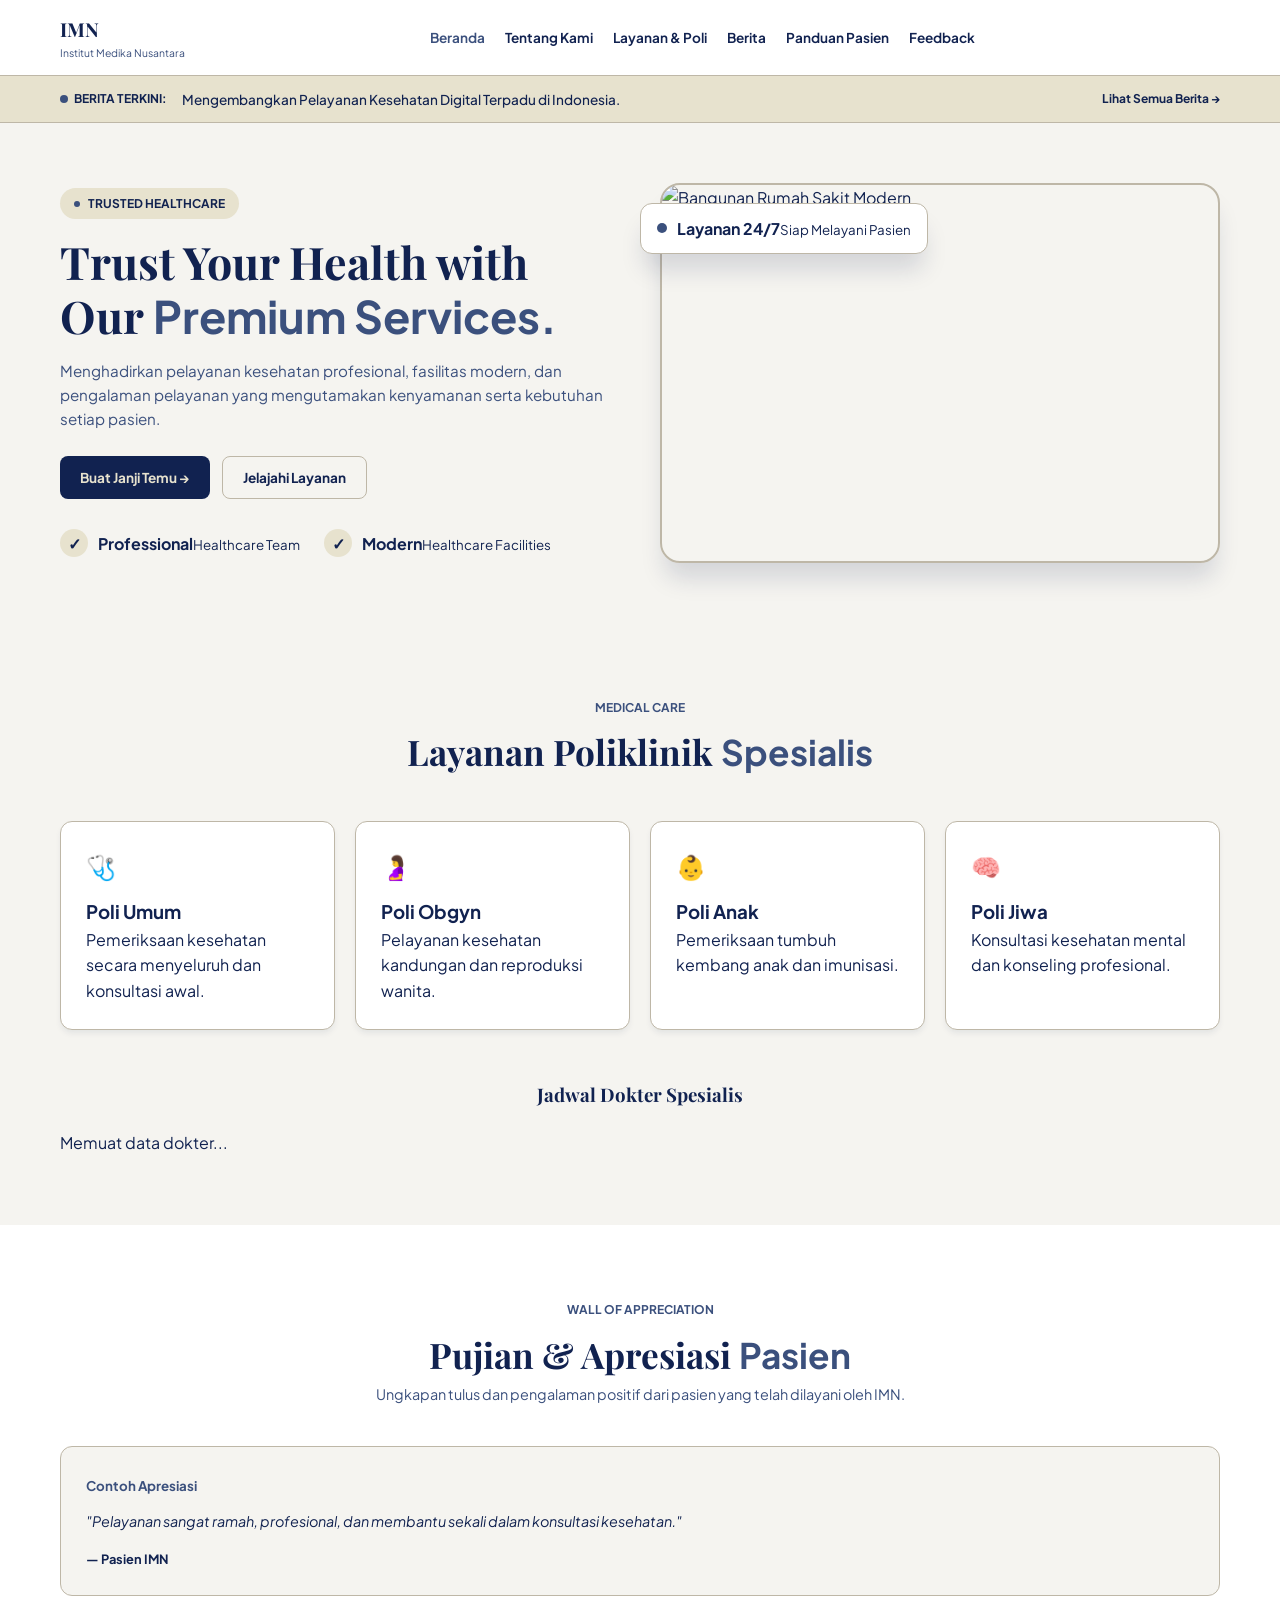
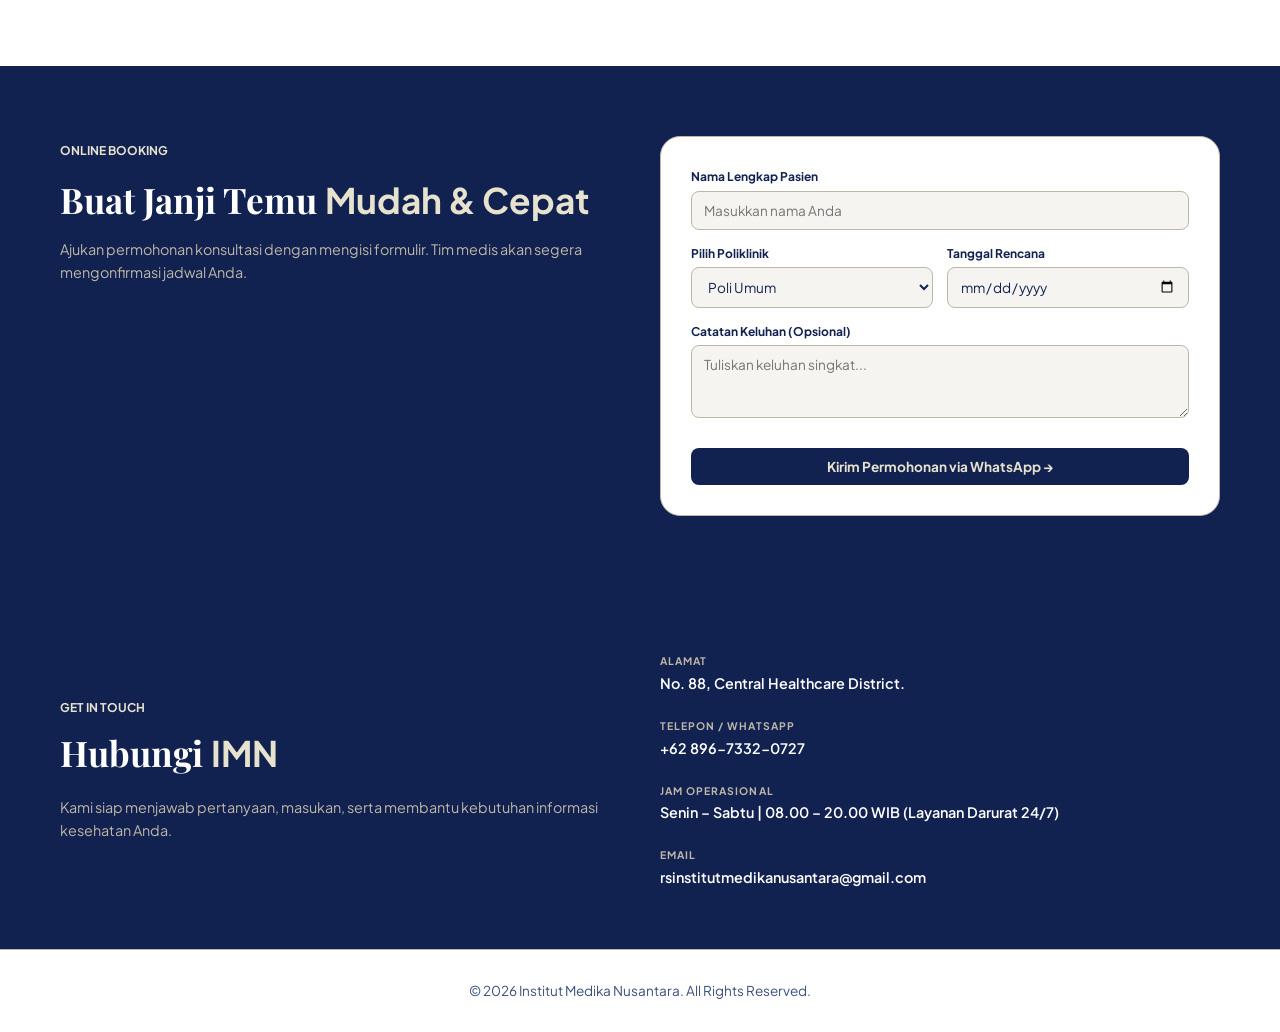
==== commit e72bbbc2: "index.html" ====
--- a/index.html
+++ b/index.html
@@ -20,7 +20,7 @@
         </div>
     </div>
 
-    <!-- HEADER & NAVIGASI -->
+    <!-- HEADER & NAVIGASI (ADMIN DIHILANGKAN DARI MENU) -->
     <header class="site-header">
         <div class="container nav-container">
             <a href="index.html" class="brand">
@@ -37,11 +37,9 @@
                 <a href="news.html" class="nav-link">Berita</a>
                 <a href="guides.html" class="nav-link">Panduan Pasien</a>
                 <a href="feedback.html" class="nav-link">Feedback</a>
-                <a href="admin.html" class="nav-link" style="color: var(--sapphire);">Portal Admin</a>
             </nav>
 
             <div class="nav-actions">
-                <button class="theme-toggle" id="themeToggle" aria-label="Toggle Dark Mode">☾</button>
                 <button class="menu-toggle" id="menuToggle" aria-label="Toggle Menu">☰</button>
             </div>
         </div>
@@ -184,7 +182,7 @@
         </div>
     </section>
 
-    <!-- BAGIAN KONTAK IMN -->
+    <!-- BAGIAN KONTAK & JAM OPERASIONAL -->
     <section id="contact" class="contact-section" style="background: var(--navy-dark); color: var(--white); padding: 60px 0;">
         <div class="container contact-container" style="display: grid; grid-template-columns: 1fr 1fr; gap: 40px; align-items: center;">
             <div>
@@ -202,6 +200,10 @@
                     <p style="color: var(--white); font-weight: 600; font-size: 0.9rem;">+62 896-7332-0727</p>
                 </div>
                 <div class="contact-item">
+                    <small style="color: var(--warm-taupe); font-size: 0.65rem; font-weight: 700; letter-spacing: 0.1em;">JAM OPERASIONAL</small>
+                    <p style="color: var(--white); font-weight: 600; font-size: 0.9rem;">Senin – Sabtu | 08.00 – 20.00 WIB (Layanan Darurat 24/7)</p>
+                </div>
+                <div class="contact-item">
                     <small style="color: var(--warm-taupe); font-size: 0.65rem; font-weight: 700; letter-spacing: 0.1em;">EMAIL</small>
                     <p style="color: var(--white); font-weight: 600; font-size: 0.9rem;">rsinstitutmedikanusantara@gmail.com</p>
                 </div>
--- a/style.css
+++ b/style.css
@@ -1,5 +1,5 @@
 /* =========================================================
-   INSTITUT MEDIKA NUSANTARA - LUXURY PALETTE (STYLE.CSS)
+   INSTITUT MEDIKA NUSANTARA - LUXURY & RESPONSIVE STYLE.CSS
 ========================================================= */
 
 :root {
@@ -7,7 +7,7 @@
     --sapphire: #3B507D;     /* Sapphire */
     --warm-taupe: #BEB7A7;   /* Warm Taupe */
     --champagne: #E7E2CE;    /* Champagne */
-    --ivory: #F5F4F0;        /* Ivory (Background Utama) */
+    --ivory: #F5F4F0;        /* Ivory Background */
     
     --white: #ffffff;
     --text: #112250;
@@ -21,18 +21,6 @@
     --radius-lg: 20px;
 }
 
-body.dark-mode {
-    --navy-dark: #080f22;
-    --sapphire: #112250;
-    --warm-taupe: #333d52;
-    --champagne: #1e293b;
-    --ivory: #0d1527;
-    --white: #162238;
-    --text: #F5F4F0;
-    --text-light: #BEB7A7;
-    --border: #3B507D;
-}
-
 * {
     margin: 0;
     padding: 0;
@@ -125,8 +113,6 @@
     color: var(--navy-dark);
 }
 
-body.dark-mode .brand-name { color: var(--white); }
-
 .brand-fullname {
     font-size: 0.65rem;
     color: var(--text-light);
@@ -252,7 +238,6 @@
     margin-bottom: 16px;
 }
 
-body.dark-mode .hero-content h1 { color: var(--white); }
 .highlight-text { color: var(--sapphire); }
 
 .hero-description {
@@ -261,7 +246,7 @@
     margin-bottom: 24px;
 }
 
-.hero-actions { display: flex; gap: 12px; margin-bottom: 30px; }
+.hero-actions { display: flex; gap: 12px; margin-bottom: 30px; flex-wrap: wrap; }
 .hero-trust { display: flex; gap: 24px; }
 .trust-item { display: flex; align-items: center; gap: 10px; }
 .trust-check {
@@ -328,7 +313,9 @@
     border-radius: var(--radius-md);
     border: 1px solid var(--warm-taupe);
     box-shadow: var(--shadow-sm);
-}
+    transition: transform 0.3s ease;
+}
+.service-card:hover { transform: translateY(-5px); }
 .service-icon { font-size: 1.5rem; margin-bottom: 12px; }
 
 /* APPOINTMENT FORM */
@@ -342,12 +329,8 @@
     border: 1px solid var(--warm-taupe);
 }
 
-body.dark-mode .appointment-form { background: var(--navy); color: var(--white); }
-
 .form-group { margin-bottom: 14px; }
 .form-group label { display: block; font-size: 0.75rem; font-weight: 700; margin-bottom: 4px; color: var(--navy-dark); }
-body.dark-mode .form-group label { color: var(--champagne); }
-
 .form-group input, .form-group select, .form-group textarea {
     width: 100%;
     padding: 10px 12px;
@@ -360,47 +343,20 @@
 
 .form-row { display: grid; grid-template-columns: 1fr 1fr; gap: 14px; }
 
-/* MODAL APRESIASI */
-.modal-overlay {
-    position: fixed;
-    top: 0;
-    left: 0;
-    width: 100vw;
-    height: 100vh;
-    background: rgba(17, 34, 80, 0.85);
-    display: flex;
-    align-items: center;
-    justify-content: center;
-    z-index: 9999;
-    padding: 20px;
-}
-
-.modal-card {
-    background: var(--ivory);
-    max-width: 480px;
-    width: 100%;
-    padding: 30px;
-    border-radius: var(--radius-lg);
-    text-align: center;
-    box-shadow: var(--shadow-lg);
-    border: 1px solid var(--warm-taupe);
-}
-
-.modal-icon { font-size: 2.5rem; margin-bottom: 10px; }
-
 /* ANIMASI DUAL-DIRECTION */
 .reveal { opacity: 0; transform: translateY(40px); transition: all 0.6s ease-out; }
 .reveal.active-up { opacity: 1; transform: translateY(0); }
 .reveal.active-down { opacity: 0; transform: translateY(-40px); }
 
-/* RESPONSIVE HP */
+/* RESPONSIVE HP (SANGAT RAPI) */
 @media (max-width: 768px) {
     .hero-container, .appointment-container, .contact-container {
         grid-template-columns: 1fr;
         gap: 30px;
     }
-    .hero-content h1 { font-size: 2rem; }
-    .services-grid { grid-template-columns: 1fr 1fr; }
+    .hero-content h1 { font-size: 2.1rem; }
+    .services-grid { grid-template-columns: 1fr; }
+    .floating-card { display: none; }
     
     .main-nav {
         display: none;
@@ -414,6 +370,7 @@
         box-shadow: var(--shadow-lg);
         border-bottom: 1px solid var(--border);
         gap: 15px;
+        align-items: flex-start;
     }
     .main-nav.open { display: flex; }
     .menu-toggle { display: block; }
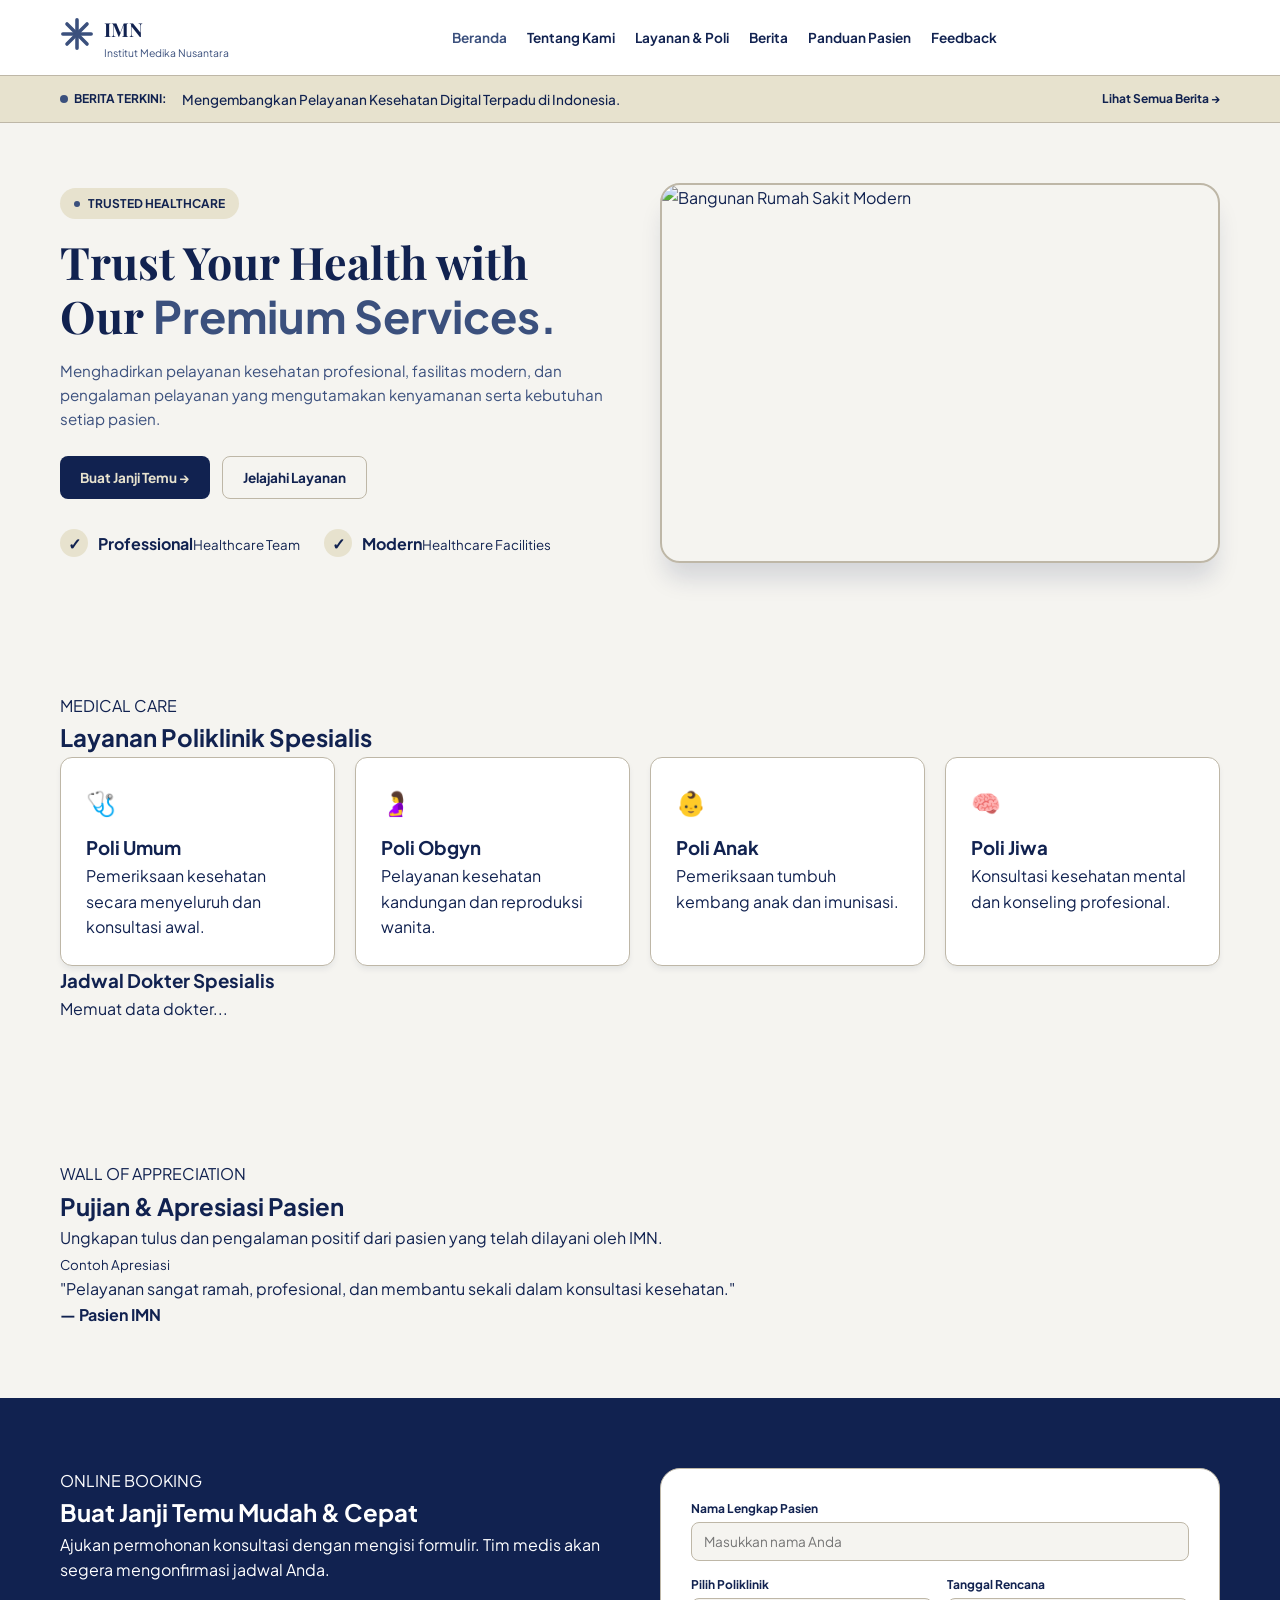
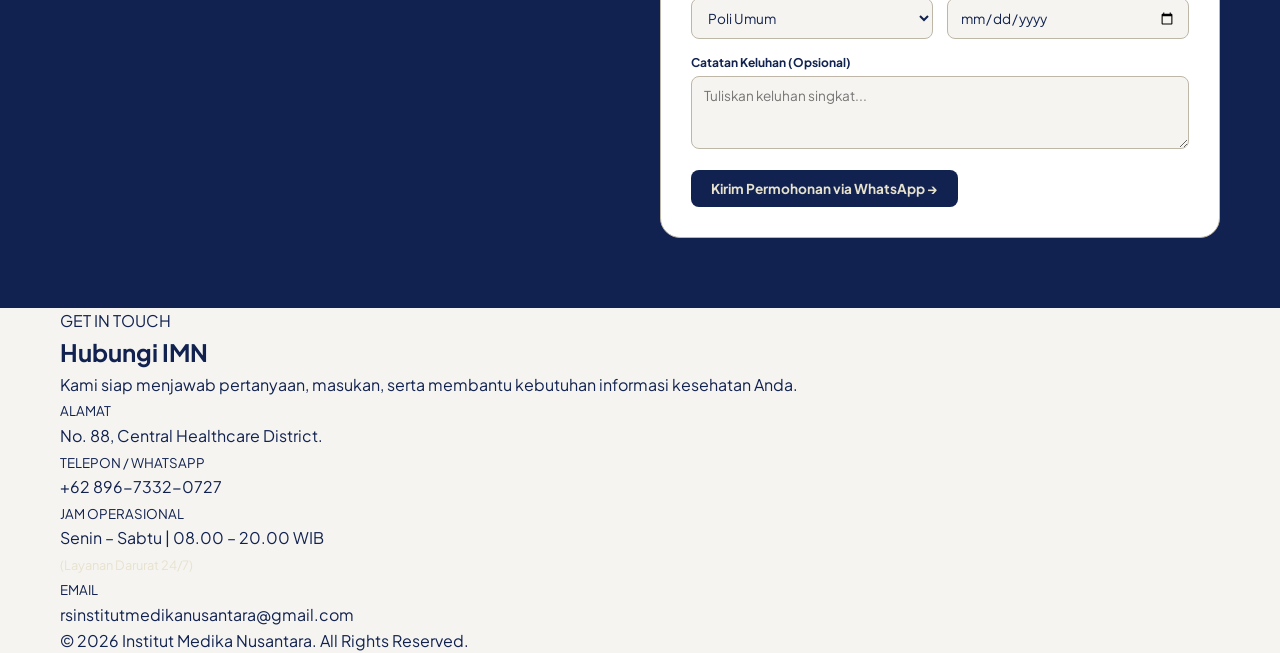
==== commit 6afd98cb: "index.html" ====
--- a/index.html
+++ b/index.html
@@ -20,10 +20,13 @@
         </div>
     </div>
 
-    <!-- HEADER & NAVIGASI (ADMIN DIHILANGKAN DARI MENU) -->
+    <!-- HEADER & NAVIGASI (LOGO DIKEMBALIKAN) -->
     <header class="site-header">
         <div class="container nav-container">
             <a href="index.html" class="brand">
+                <div class="brand-logo">
+                    <svg width="34" height="34" viewBox="0 0 24 24" fill="none" stroke="#3B507D" stroke-width="2.5" stroke-linecap="round" stroke-linejoin="round"><path d="M12 2v20M2 12h20"/><path d="m4.93 4.93 14.14 14.14"/><path d="m4.93 19.07 14.14-14.14"/></svg>
+                </div>
                 <div class="brand-text">
                     <span class="brand-name">IMN</span>
                     <span class="brand-fullname">Institut Medika Nusantara</span>
@@ -90,14 +93,10 @@
                 </div>
             </div>
 
-            <div class="hero-visual reveal" style="position: relative;">
+            <div class="hero-visual reveal">
                 <div class="hero-image-wrapper">
                     <img src="https://images.unsplash.com/photo-1587351021759-3e566b6af7cc?q=80&w=1000&auto=format&fit=crop" alt="Bangunan Rumah Sakit Modern" class="hero-image">
                 </div>
-                <div class="floating-card">
-                    <div class="status-dot"></div>
-                    <div><strong>Layanan 24/7</strong><small>Siap Melayani Pasien</small></div>
-                </div>
             </div>
         </div>
     </section>
@@ -105,9 +104,9 @@
     <!-- LAYANAN & POLIKLINIK -->
     <section id="services" class="section">
         <div class="container">
-            <div class="section-heading centered reveal" style="text-align: center; margin-bottom: 40px;">
-                <span class="section-label" style="color:var(--sapphire); font-weight:700; font-size:0.75rem; text-transform:uppercase;">MEDICAL CARE</span>
-                <h2 style="font-family:'Playfair Display',serif; font-size:2.2rem; margin-top:6px;">Layanan Poliklinik <span style="color:var(--sapphire);">Spesialis</span></h2>
+            <div class="section-heading centered reveal">
+                <span class="section-label">MEDICAL CARE</span>
+                <h2>Layanan Poliklinik <span>Spesialis</span></h2>
             </div>
 
             <div class="services-grid reveal">
@@ -117,26 +116,26 @@
                 <div class="service-card"><div class="service-icon">🧠</div><h3>Poli Jiwa</h3><p>Konsultasi kesehatan mental dan konseling profesional.</p></div>
             </div>
 
-            <div class="doctor-section reveal" style="margin-top: 50px;">
-                <h3 style="text-align: center; margin-bottom: 20px; font-family:'Playfair Display', serif;">Jadwal Dokter Spesialis</h3>
+            <div class="doctor-section reveal">
+                <h3>Jadwal Dokter Spesialis</h3>
                 <div class="doctor-placeholder"><p>Memuat data dokter...</p></div>
             </div>
         </div>
     </section>
 
     <!-- PAPAN APRESIASI -->
-    <section class="section" style="background: var(--white);">
-        <div class="container">
-            <div class="section-heading centered reveal" style="text-align: center; margin-bottom: 40px;">
-                <span class="section-label" style="color:var(--sapphire); font-weight:700; font-size:0.75rem; text-transform:uppercase;">WALL OF APPRECIATION</span>
-                <h2 style="font-family:'Playfair Display',serif; font-size:2.2rem; margin-top:6px;">Pujian & Apresiasi <span style="color:var(--sapphire);">Pasien</span></h2>
-                <p style="color: var(--text-light); font-size: 0.9rem;">Ungkapan tulus dan pengalaman positif dari pasien yang telah dilayani oleh IMN.</p>
-            </div>
-            <div id="appreciationGrid" class="reveal" style="display: grid; grid-template-columns: repeat(auto-fit, minmax(280px, 1fr)); gap: 20px;">
-                <div style="background: var(--ivory); padding: 25px; border-radius: var(--radius-md); border: 1px solid var(--warm-taupe);">
-                    <small style="color: var(--sapphire); font-weight: 700;">Contoh Apresiasi</small>
-                    <p style="font-size: 0.9rem; color: var(--text); font-style: italic; margin: 12px 0;">"Pelayanan sangat ramah, profesional, dan membantu sekali dalam konsultasi kesehatan."</p>
-                    <strong style="font-size: 0.8rem; color: var(--navy-dark);">— Pasien IMN</strong>
+    <section class="section appreciation-section">
+        <div class="container">
+            <div class="section-heading centered reveal">
+                <span class="section-label">WALL OF APPRECIATION</span>
+                <h2>Pujian & Apresiasi <span>Pasien</span></h2>
+                <p class="section-sub">Ungkapan tulus dan pengalaman positif dari pasien yang telah dilayani oleh IMN.</p>
+            </div>
+            <div id="appreciationGrid" class="reveal appreciation-grid">
+                <div class="appreciation-card">
+                    <small class="appreciation-tag">Contoh Apresiasi</small>
+                    <p class="appreciation-text">"Pelayanan sangat ramah, profesional, dan membantu sekali dalam konsultasi kesehatan."</p>
+                    <strong class="appreciation-author">— Pasien IMN</strong>
                 </div>
             </div>
         </div>
@@ -146,9 +145,9 @@
     <section id="appointment" class="section appointment-section">
         <div class="container appointment-container">
             <div class="appointment-intro reveal">
-                <span style="color:var(--champagne); font-weight:700; font-size:0.75rem; text-transform:uppercase;">ONLINE BOOKING</span>
-                <h2 style="font-family:'Playfair Display',serif; font-size:2.2rem; margin:10px 0;">Buat Janji Temu <span style="color:var(--champagne);">Mudah & Cepat</span></h2>
-                <p style="color:#BEB7A7; font-size:0.9rem;">Ajukan permohonan konsultasi dengan mengisi formulir. Tim medis akan segera mengonfirmasi jadwal Anda.</p>
+                <span class="section-label light">ONLINE BOOKING</span>
+                <h2>Buat Janji Temu <span>Mudah & Cepat</span></h2>
+                <p>Ajukan permohonan konsultasi dengan mengisi formulir. Tim medis akan segera mengonfirmasi jadwal Anda.</p>
             </div>
 
             <div class="appointment-form reveal">
@@ -176,45 +175,45 @@
                         <label>Catatan Keluhan (Opsional)</label>
                         <textarea id="message" rows="3" placeholder="Tuliskan keluhan singkat..."></textarea>
                     </div>
-                    <button type="submit" class="btn btn-primary" style="width:100%; margin-top:10px;">Kirim Permohonan via WhatsApp →</button>
+                    <button type="submit" class="btn btn-primary btn-full">Kirim Permohonan via WhatsApp →</button>
                 </form>
             </div>
         </div>
     </section>
 
-    <!-- BAGIAN KONTAK & JAM OPERASIONAL -->
-    <section id="contact" class="contact-section" style="background: var(--navy-dark); color: var(--white); padding: 60px 0;">
-        <div class="container contact-container" style="display: grid; grid-template-columns: 1fr 1fr; gap: 40px; align-items: center;">
-            <div>
-                <span style="color: var(--champagne); font-size: 0.75rem; font-weight: 700; text-transform: uppercase;">GET IN TOUCH</span>
-                <h2 style="font-family: 'Playfair Display', serif; font-size: 2.2rem; margin-top: 6px; margin-bottom: 15px;">Hubungi <span style="color: var(--champagne);">IMN</span></h2>
-                <p style="color: var(--warm-taupe); font-size: 0.9rem;">Kami siap menjawab pertanyaan, masukan, serta membantu kebutuhan informasi kesehatan Anda.</p>
-            </div>
-            <div class="contact-details" style="display: flex; flex-direction: column; gap: 16px;">
-                <div class="contact-item">
-                    <small style="color: var(--warm-taupe); font-size: 0.65rem; font-weight: 700; letter-spacing: 0.1em;">ALAMAT</small>
-                    <p style="color: var(--white); font-weight: 600; font-size: 0.9rem;">No. 88, Central Healthcare District.</p>
-                </div>
-                <div class="contact-item">
-                    <small style="color: var(--warm-taupe); font-size: 0.65rem; font-weight: 700; letter-spacing: 0.1em;">TELEPON / WHATSAPP</small>
-                    <p style="color: var(--white); font-weight: 600; font-size: 0.9rem;">+62 896-7332-0727</p>
-                </div>
-                <div class="contact-item">
-                    <small style="color: var(--warm-taupe); font-size: 0.65rem; font-weight: 700; letter-spacing: 0.1em;">JAM OPERASIONAL</small>
-                    <p style="color: var(--white); font-weight: 600; font-size: 0.9rem;">Senin – Sabtu | 08.00 – 20.00 WIB (Layanan Darurat 24/7)</p>
-                </div>
-                <div class="contact-item">
-                    <small style="color: var(--warm-taupe); font-size: 0.65rem; font-weight: 700; letter-spacing: 0.1em;">EMAIL</small>
-                    <p style="color: var(--white); font-weight: 600; font-size: 0.9rem;">rsinstitutmedikanusantara@gmail.com</p>
+    <!-- KONTAK & JAM OPERASIONAL -->
+    <section id="contact" class="contact-section">
+        <div class="container contact-container">
+            <div class="contact-info">
+                <span class="section-label light">GET IN TOUCH</span>
+                <h2>Hubungi <span>IMN</span></h2>
+                <p>Kami siap menjawab pertanyaan, masukan, serta membantu kebutuhan informasi kesehatan Anda.</p>
+            </div>
+            <div class="contact-details">
+                <div class="contact-item">
+                    <small>ALAMAT</small>
+                    <p>No. 88, Central Healthcare District.</p>
+                </div>
+                <div class="contact-item">
+                    <small>TELEPON / WHATSAPP</small>
+                    <p>+62 896-7332-0727</p>
+                </div>
+                <div class="contact-item">
+                    <small>JAM OPERASIONAL</small>
+                    <p>Senin – Sabtu | 08.00 – 20.00 WIB<br><span style="color:var(--champagne); font-size:0.8rem;">(Layanan Darurat 24/7)</span></p>
+                </div>
+                <div class="contact-item">
+                    <small>EMAIL</small>
+                    <p class="email-text">rsinstitutmedikanusantara@gmail.com</p>
                 </div>
             </div>
         </div>
     </section>
 
     <!-- FOOTER -->
-    <footer class="site-footer" style="background:var(--white); padding:30px 0; border-top:1px solid var(--border); text-align:center;">
-        <div class="container">
-            <p style="color:var(--text-light); font-size:0.85rem;">© 2026 Institut Medika Nusantara. All Rights Reserved.</p>
+    <footer class="site-footer">
+        <div class="container">
+            <p>© 2026 Institut Medika Nusantara. All Rights Reserved.</p>
         </div>
     </footer>
 
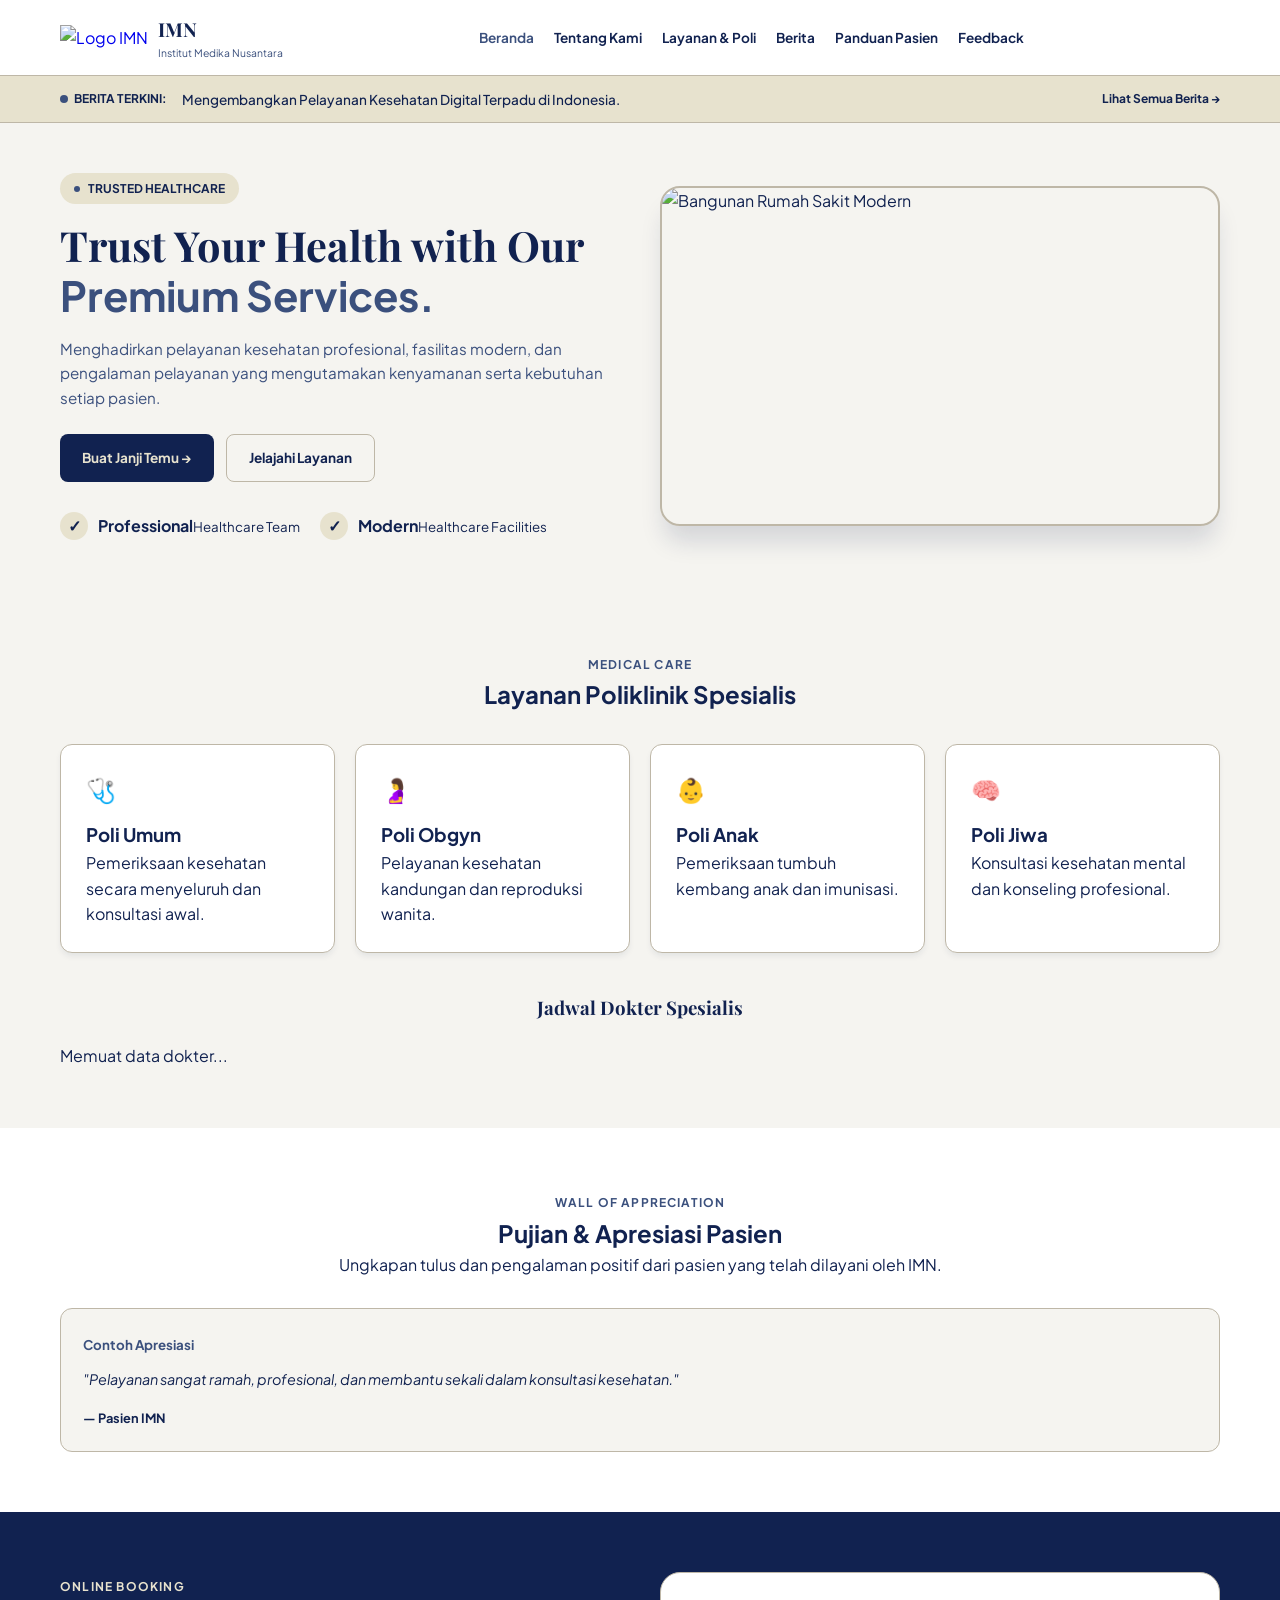
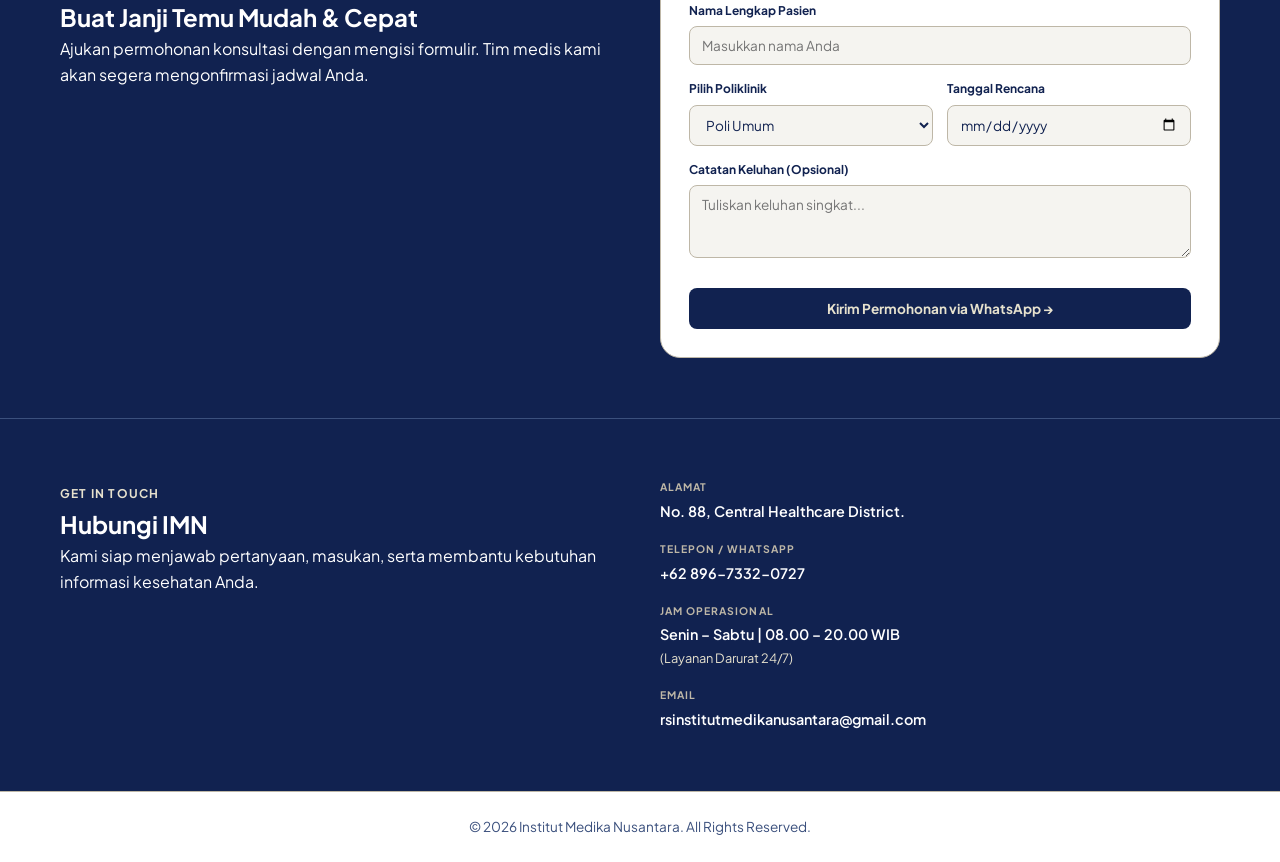
==== commit 5398d988: "index.html" ====
--- a/index.html
+++ b/index.html
@@ -20,13 +20,11 @@
         </div>
     </div>
 
-    <!-- HEADER & NAVIGASI (LOGO DIKEMBALIKAN) -->
+    <!-- HEADER & NAVIGASI (MENGGUNAKAN imn-logo.png ASLI) -->
     <header class="site-header">
         <div class="container nav-container">
             <a href="index.html" class="brand">
-                <div class="brand-logo">
-                    <svg width="34" height="34" viewBox="0 0 24 24" fill="none" stroke="#3B507D" stroke-width="2.5" stroke-linecap="round" stroke-linejoin="round"><path d="M12 2v20M2 12h20"/><path d="m4.93 4.93 14.14 14.14"/><path d="m4.93 19.07 14.14-14.14"/></svg>
-                </div>
+                <img src="imn-logo.png" alt="Logo IMN" class="brand-img-logo">
                 <div class="brand-text">
                     <span class="brand-name">IMN</span>
                     <span class="brand-fullname">Institut Medika Nusantara</span>
@@ -147,7 +145,7 @@
             <div class="appointment-intro reveal">
                 <span class="section-label light">ONLINE BOOKING</span>
                 <h2>Buat Janji Temu <span>Mudah & Cepat</span></h2>
-                <p>Ajukan permohonan konsultasi dengan mengisi formulir. Tim medis akan segera mengonfirmasi jadwal Anda.</p>
+                <p>Ajukan permohonan konsultasi dengan mengisi formulir. Tim medis kami akan segera mengonfirmasi jadwal Anda.</p>
             </div>
 
             <div class="appointment-form reveal">
@@ -181,7 +179,7 @@
         </div>
     </section>
 
-    <!-- KONTAK & JAM OPERASIONAL -->
+    <!-- KONTAK & JAM OPERASIONAL RAPI -->
     <section id="contact" class="contact-section">
         <div class="container contact-container">
             <div class="contact-info">
@@ -200,7 +198,7 @@
                 </div>
                 <div class="contact-item">
                     <small>JAM OPERASIONAL</small>
-                    <p>Senin – Sabtu | 08.00 – 20.00 WIB<br><span style="color:var(--champagne); font-size:0.8rem;">(Layanan Darurat 24/7)</span></p>
+                    <p>Senin – Sabtu | 08.00 – 20.00 WIB<br><span style="color:var(--champagne); font-weight:normal; font-size:0.8rem;">(Layanan Darurat 24/7)</span></p>
                 </div>
                 <div class="contact-item">
                     <small>EMAIL</small>
--- a/style.css
+++ b/style.css
@@ -1,5 +1,5 @@
 /* =========================================================
-   INSTITUT MEDIKA NUSANTARA - LUXURY & RESPONSIVE STYLE.CSS
+   INSTITUT MEDIKA NUSANTARA - PERFECT MOBILE RESPONSIVE CSS
 ========================================================= */
 
 :root {
@@ -29,11 +29,13 @@
     scroll-behavior: smooth;
 }
 
-body {
+html, body {
+    width: 100%;
+    max-width: 100%;
+    overflow-x: hidden;
     background-color: var(--ivory);
     color: var(--text);
     line-height: 1.6;
-    overflow-x: hidden;
 }
 
 .container {
@@ -41,6 +43,33 @@
     max-width: 1200px;
     margin: 0 auto;
     padding: 0 20px;
+}
+
+/* LOGO & BRAND */
+.brand {
+    display: flex;
+    align-items: center;
+    gap: 10px;
+    text-decoration: none;
+}
+
+.brand-logo {
+    display: flex;
+    align-items: center;
+    justify-content: center;
+}
+
+.brand-name {
+    font-family: 'Playfair Display', serif;
+    font-weight: 700;
+    font-size: 1.2rem;
+    color: var(--navy-dark);
+}
+
+.brand-fullname {
+    font-size: 0.65rem;
+    color: var(--text-light);
+    display: block;
 }
 
 /* SPLASH SCREEN */
@@ -57,6 +86,7 @@
     justify-content: center;
     text-align: center;
     z-index: 9999;
+    padding: 20px;
     animation: fadeOutSplash 1s forwards;
     animation-delay: 2s;
 }
@@ -72,12 +102,12 @@
 
 .splash-title {
     font-family: 'Playfair Display', serif;
-    font-size: 2.2rem;
+    font-size: 2rem;
     line-height: 1.3;
 }
 
 .splash-title span { color: var(--champagne); }
-.splash-sub { color: var(--warm-taupe); font-size: 0.9rem; margin-top: 10px; }
+.splash-sub { color: var(--warm-taupe); font-size: 0.85rem; margin-top: 10px; }
 
 @keyframes fadeOutSplash {
     to { opacity: 0; visibility: hidden; }
@@ -90,6 +120,7 @@
     position: sticky;
     top: 0;
     z-index: 1000;
+    width: 100%;
 }
 
 .nav-container {
@@ -97,26 +128,6 @@
     align-items: center;
     justify-content: space-between;
     height: 75px;
-}
-
-.brand {
-    display: flex;
-    align-items: center;
-    gap: 10px;
-    text-decoration: none;
-}
-
-.brand-name {
-    font-family: 'Playfair Display', serif;
-    font-weight: 700;
-    font-size: 1.2rem;
-    color: var(--navy-dark);
-}
-
-.brand-fullname {
-    font-size: 0.65rem;
-    color: var(--text-light);
-    display: block;
 }
 
 .main-nav {
@@ -135,21 +146,21 @@
 
 .nav-link:hover, .nav-link.active { color: var(--sapphire); }
 
-.theme-toggle, .menu-toggle {
+.menu-toggle {
     background: none;
     border: none;
-    font-size: 1.2rem;
+    font-size: 1.4rem;
     cursor: pointer;
-    color: var(--text);
-}
-
-.menu-toggle { display: none; }
+    color: var(--navy-dark);
+    display: none;
+}
 
 /* TICKER BERITA */
 .news-ticker-section {
     background: var(--champagne);
     padding: 10px 0;
     border-bottom: 1px solid var(--warm-taupe);
+    width: 100%;
 }
 
 .ticker-wrapper {
@@ -204,7 +215,7 @@
 
 /* HERO SECTION */
 .hero-fullscreen {
-    padding: 60px 0;
+    padding: 50px 0;
     background: var(--ivory);
 }
 
@@ -232,7 +243,7 @@
 
 .hero-content h1 {
     font-family: 'Playfair Display', serif;
-    font-size: 2.8rem;
+    font-size: 2.6rem;
     line-height: 1.2;
     color: var(--navy-dark);
     margin-bottom: 16px;
@@ -247,7 +258,7 @@
 }
 
 .hero-actions { display: flex; gap: 12px; margin-bottom: 30px; flex-wrap: wrap; }
-.hero-trust { display: flex; gap: 24px; }
+.hero-trust { display: flex; gap: 20px; flex-wrap: wrap; }
 .trust-item { display: flex; align-items: center; gap: 10px; }
 .trust-check {
     width: 28px;
@@ -265,34 +276,18 @@
     border-radius: var(--radius-lg);
     overflow: hidden;
     box-shadow: var(--shadow-lg);
-    height: 380px;
+    height: 340px;
     border: 2px solid var(--warm-taupe);
 }
 
 .hero-image { width: 100%; height: 100%; object-fit: cover; }
-
-.floating-card {
-    position: absolute;
-    top: 20px;
-    left: -20px;
-    background: var(--white);
-    padding: 12px 16px;
-    border-radius: var(--radius-md);
-    box-shadow: var(--shadow-lg);
-    display: flex;
-    align-items: center;
-    gap: 10px;
-    border: 1px solid var(--border);
-}
-
-.status-dot { width: 10px; height: 10px; background: var(--sapphire); border-radius: 50%; }
 
 /* BUTTONS */
 .btn {
     display: inline-flex;
     align-items: center;
     justify-content: center;
-    padding: 10px 20px;
+    padding: 12px 22px;
     border-radius: var(--radius-sm);
     font-weight: 700;
     font-size: 0.85rem;
@@ -303,9 +298,15 @@
 .btn-primary { background: var(--navy-dark); color: var(--champagne); border: none; }
 .btn-primary:hover { background: var(--sapphire); }
 .btn-outline { background: transparent; color: var(--navy-dark); border: 1px solid var(--warm-taupe); }
+.btn-full { width: 100%; margin-top: 10px; }
 
 /* SERVICES */
-.section { padding: 70px 0; }
+.section { padding: 60px 0; }
+.section-heading { margin-bottom: 30px; }
+.section-heading.centered { text-align: center; }
+.section-label { color: var(--sapphire); font-weight: 700; font-size: 0.75rem; letter-spacing: 0.1em; text-transform: uppercase; }
+.section-label.light { color: var(--champagne); }
+
 .services-grid { display: grid; grid-template-columns: repeat(4, 1fr); gap: 20px; }
 .service-card {
     background: var(--white);
@@ -313,24 +314,39 @@
     border-radius: var(--radius-md);
     border: 1px solid var(--warm-taupe);
     box-shadow: var(--shadow-sm);
-    transition: transform 0.3s ease;
-}
-.service-card:hover { transform: translateY(-5px); }
+}
 .service-icon { font-size: 1.5rem; margin-bottom: 12px; }
 
-/* APPOINTMENT FORM */
+.doctor-section { margin-top: 40px; }
+.doctor-section h3 { text-align: center; margin-bottom: 20px; font-family: 'Playfair Display', serif; }
+
+/* APPRECIATION */
+.appreciation-section { background: var(--white); }
+.appreciation-grid { display: grid; grid-template-columns: repeat(auto-fit, minmax(280px, 1fr)); gap: 20px; }
+.appreciation-card {
+    background: var(--ivory);
+    padding: 22px;
+    border-radius: var(--radius-md);
+    border: 1px solid var(--warm-taupe);
+}
+.appreciation-tag { color: var(--sapphire); font-weight: 700; }
+.appreciation-text { font-size: 0.9rem; font-style: italic; margin: 12px 0; }
+.appreciation-author { font-size: 0.8rem; color: var(--navy-dark); }
+
+/* APPOINTMENT SECTION */
 .appointment-section { background: var(--navy-dark); color: var(--white); }
-.appointment-container { display: grid; grid-template-columns: 1fr 1fr; gap: 40px; }
+.appointment-container { display: grid; grid-template-columns: 1fr 1fr; gap: 40px; align-items: start; }
 .appointment-form {
     background: var(--white);
-    padding: 30px;
+    padding: 28px;
     border-radius: var(--radius-lg);
     color: var(--text);
     border: 1px solid var(--warm-taupe);
+    width: 100%;
 }
 
 .form-group { margin-bottom: 14px; }
-.form-group label { display: block; font-size: 0.75rem; font-weight: 700; margin-bottom: 4px; color: var(--navy-dark); }
+.form-group label { display: block; font-size: 0.75rem; font-weight: 700; margin-bottom: 6px; color: var(--navy-dark); }
 .form-group input, .form-group select, .form-group textarea {
     width: 100%;
     padding: 10px 12px;
@@ -343,20 +359,40 @@
 
 .form-row { display: grid; grid-template-columns: 1fr 1fr; gap: 14px; }
 
-/* ANIMASI DUAL-DIRECTION */
-.reveal { opacity: 0; transform: translateY(40px); transition: all 0.6s ease-out; }
+/* CONTACT SECTION */
+.contact-section { background: var(--navy-dark); color: var(--white); padding: 60px 0; border-top: 1px solid var(--sapphire); }
+.contact-container { display: grid; grid-template-columns: 1fr 1fr; gap: 40px; align-items: start; }
+.contact-details { display: flex; flex-direction: column; gap: 18px; }
+.contact-item small { color: var(--warm-taupe); font-size: 0.65rem; font-weight: 700; letter-spacing: 0.1em; display: block; margin-bottom: 4px; }
+.contact-item p { color: var(--white); font-weight: 600; font-size: 0.9rem; word-break: break-word; }
+
+/* FOOTER */
+.site-footer { background: var(--white); padding: 24px 0; border-top: 1px solid var(--border); text-align: center; font-size: 0.85rem; color: var(--text-light); }
+
+/* ANIMASI REVEAL */
+.reveal { opacity: 0; transform: translateY(30px); transition: all 0.5s ease-out; }
 .reveal.active-up { opacity: 1; transform: translateY(0); }
-.reveal.active-down { opacity: 0; transform: translateY(-40px); }
-
-/* RESPONSIVE HP (SANGAT RAPI) */
+.reveal.active-down { opacity: 0; transform: translateY(-30px); }
+
+/* PERBAIKAN TAMPILAN PONSEL DENGAN SANGAT PRESISI */
 @media (max-width: 768px) {
+    .container { padding: 0 16px; }
+    
     .hero-container, .appointment-container, .contact-container {
         grid-template-columns: 1fr;
         gap: 30px;
     }
-    .hero-content h1 { font-size: 2.1rem; }
+    
+    .hero-content h1 { font-size: 1.9rem; }
+    .hero-image-wrapper { height: 240px; }
     .services-grid { grid-template-columns: 1fr; }
-    .floating-card { display: none; }
+    
+    .form-row { grid-template-columns: 1fr; }
+    
+    .appointment-form { padding: 20px 16px; }
+    
+    .contact-details { gap: 14px; }
+    .email-text { font-size: 0.78rem !important; }
     
     .main-nav {
         display: none;
@@ -369,10 +405,9 @@
         padding: 20px;
         box-shadow: var(--shadow-lg);
         border-bottom: 1px solid var(--border);
-        gap: 15px;
+        gap: 16px;
         align-items: flex-start;
     }
     .main-nav.open { display: flex; }
     .menu-toggle { display: block; }
-    .form-row { grid-template-columns: 1fr; }
-}
+}
